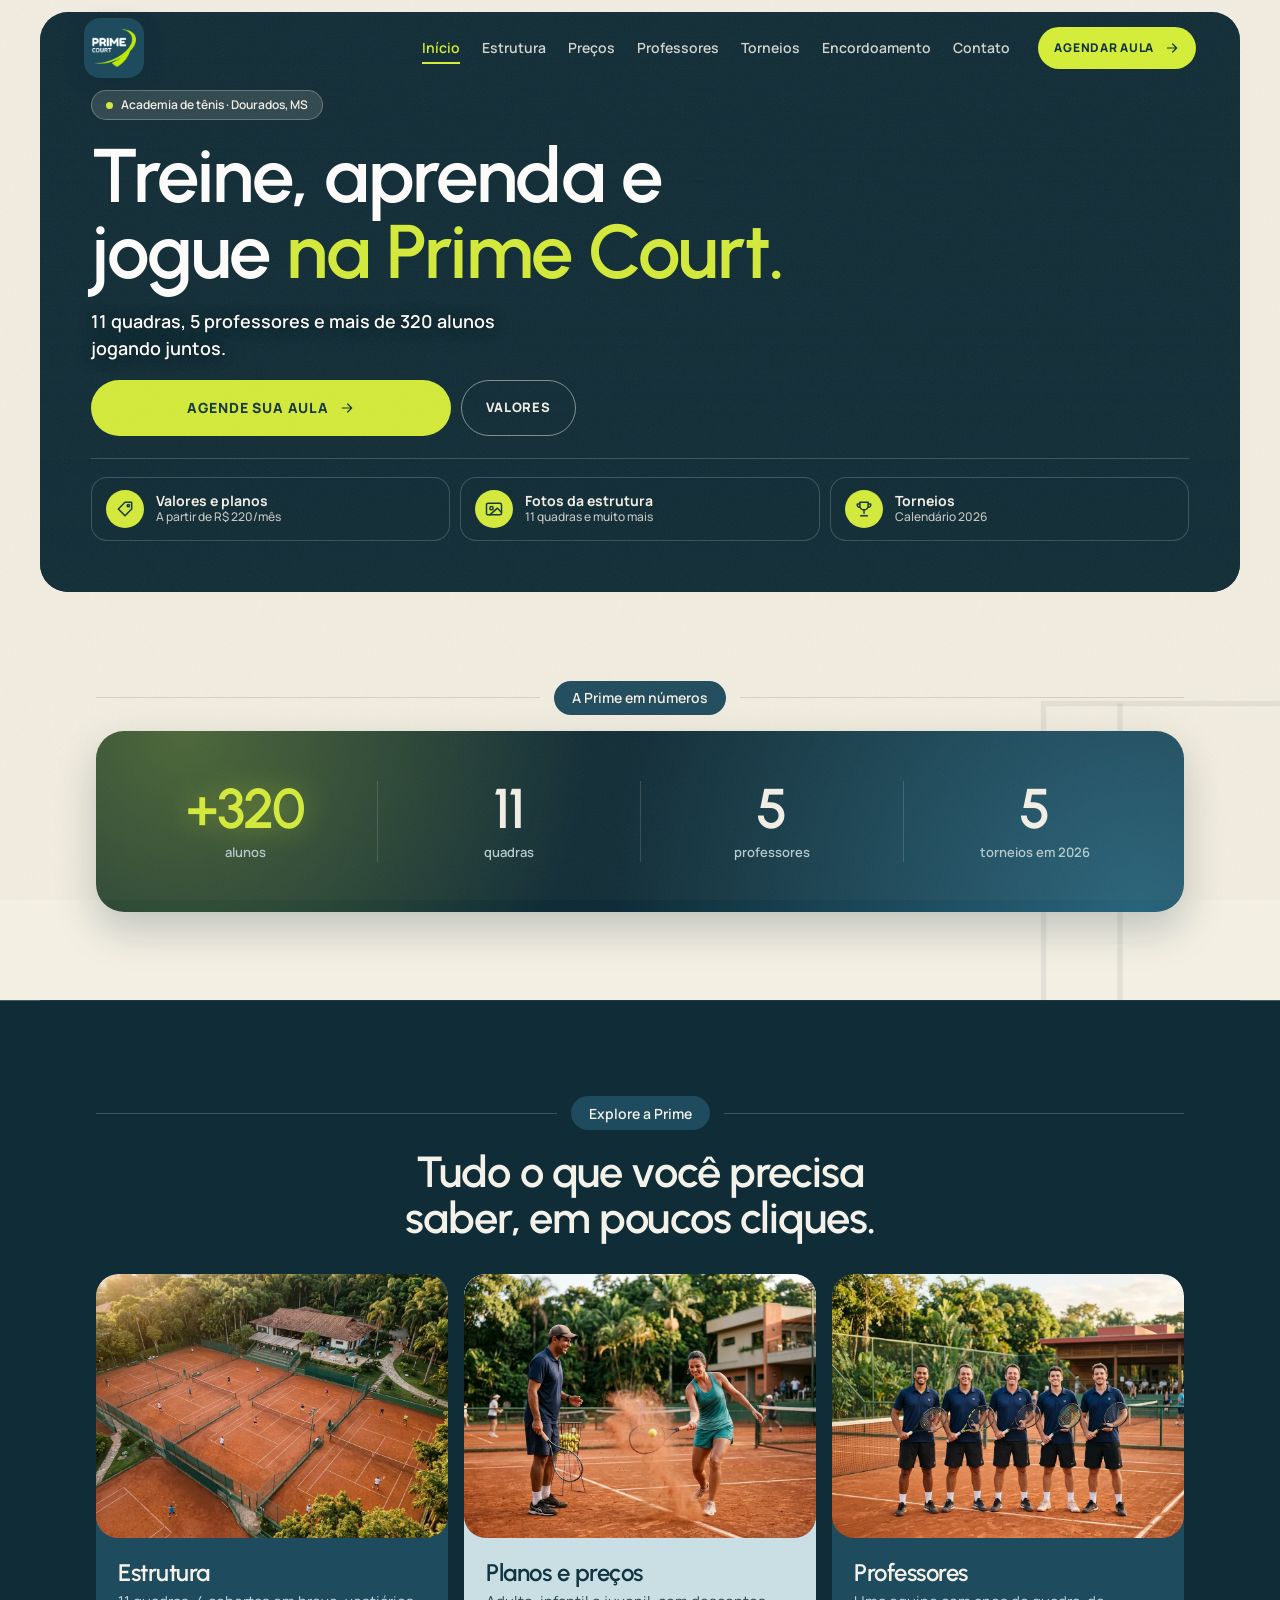
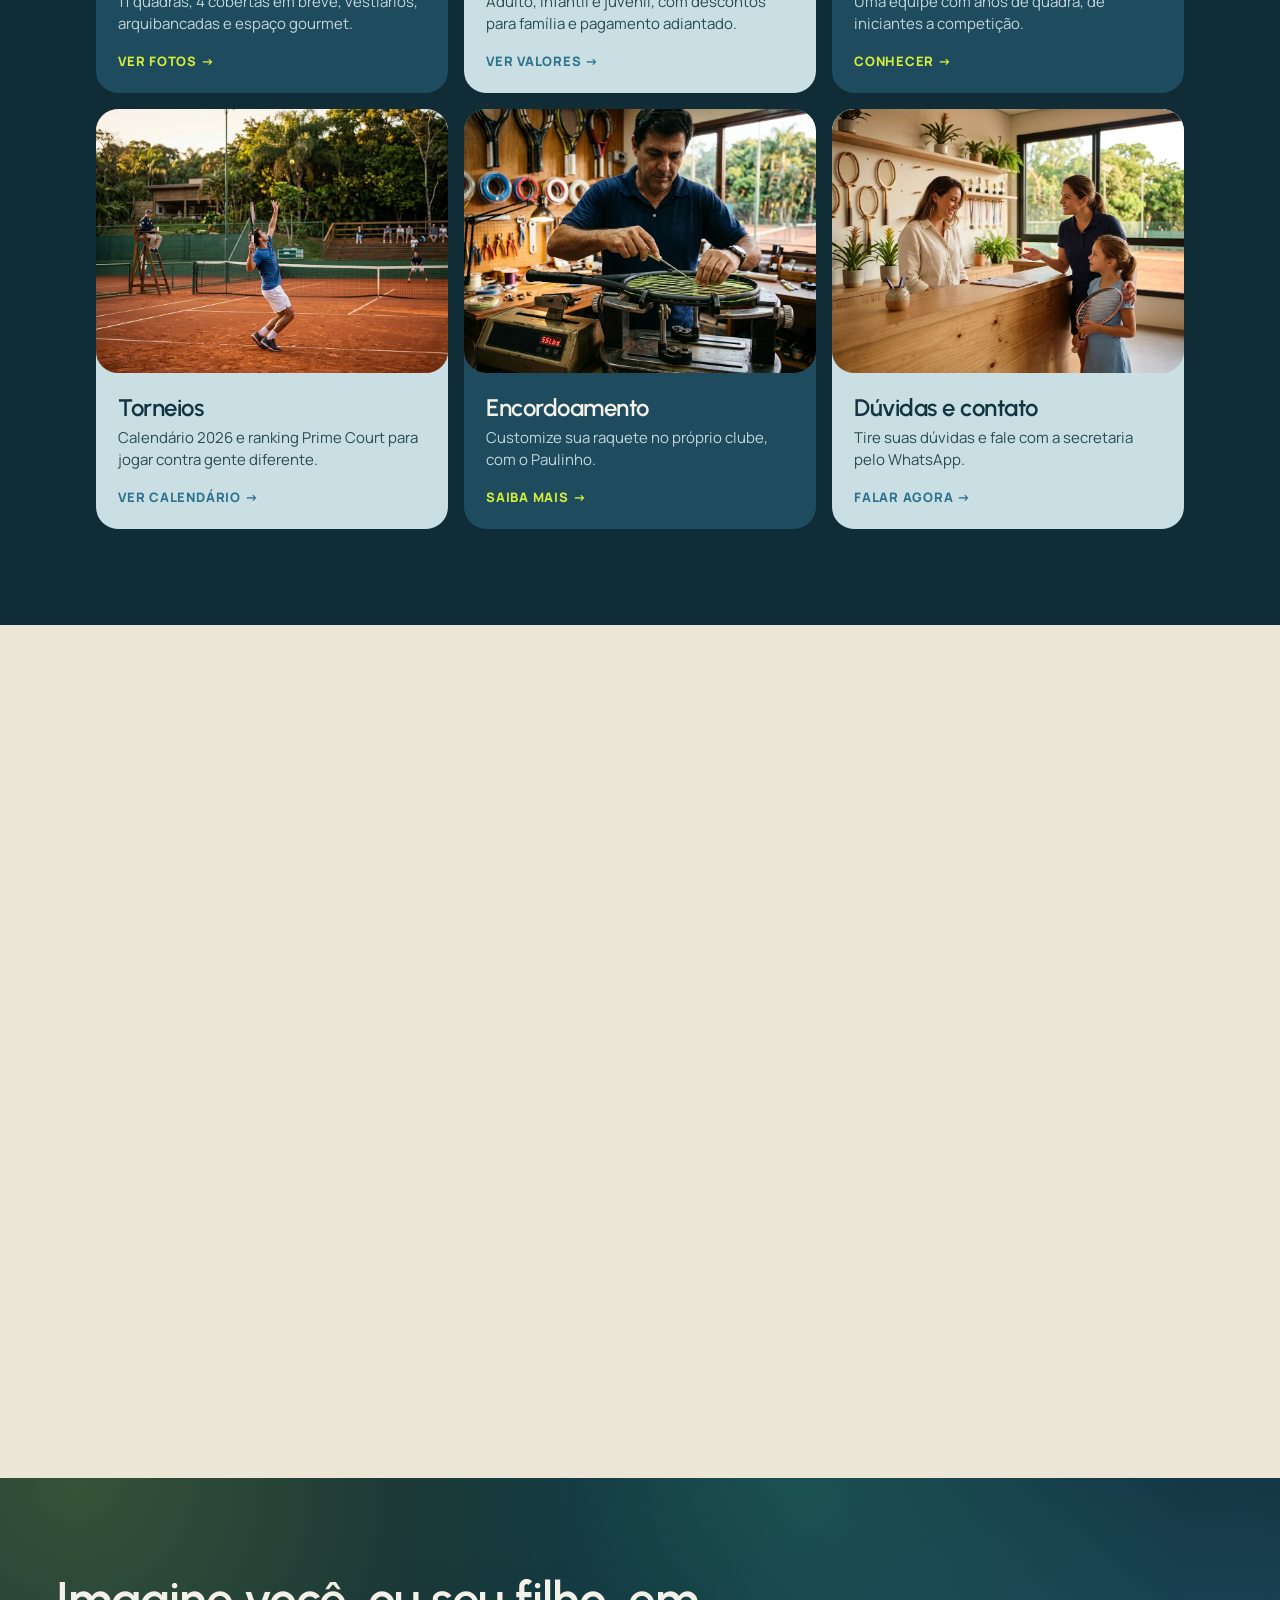
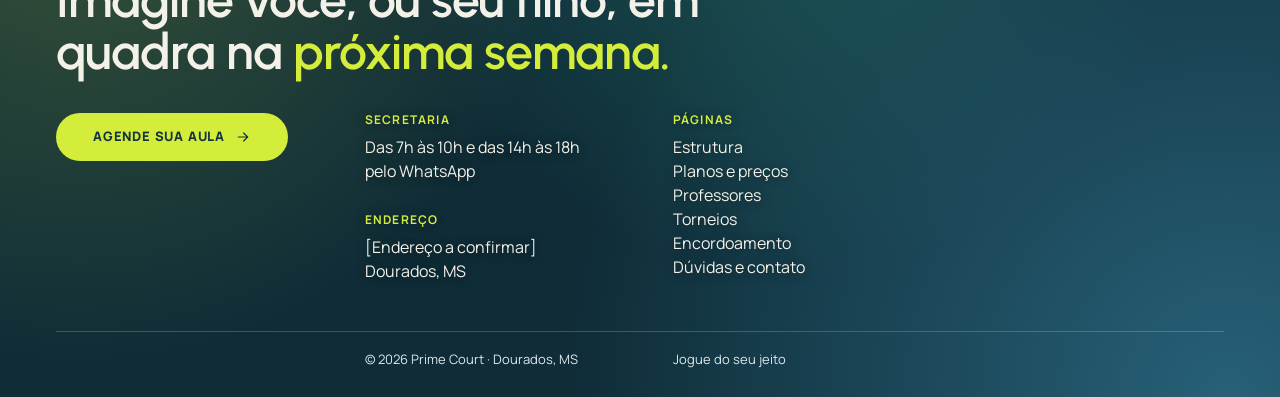
==== index.html @ ad23fae3 "Primeira versão do site Prime Court" ====
<!DOCTYPE html>
<html lang="pt-BR">
<head>
<meta charset="utf-8">
<meta name="viewport" content="width=device-width, initial-scale=1, viewport-fit=cover">
<title>Início — Prime Court Tênis · Dourados, MS</title>
<meta name="description" content="Academia de tênis em Dourados, MS. Aulas para crianças e adultos, torneios e ranking. Aula experimental grátis.">
<link rel="preconnect" href="https://fonts.googleapis.com"><link rel="preconnect" href="https://fonts.gstatic.com" crossorigin>
<link href="https://fonts.googleapis.com/css2?family=Manrope:wght@400;500;600;700;800&family=Urbanist:wght@500;600;700&family=Big+Shoulders+Display:wght@900&display=swap" rel="stylesheet">
<link rel="stylesheet" href="css/style.css">
<link rel="stylesheet" href="css/movimento.css">
</head>
<body class="fx-1 fx-2 fx-3 mv-3">
<header class="hd"><div class="in">
  <a class="logo" href="index.html"><img src="assets/logo.png" alt="Prime Court"></a>
  <nav><a href="index.html" class=on>Início</a><a href="estrutura.html">Estrutura</a><a href="planos.html">Preços</a><a href="professores.html">Professores</a><a href="torneios.html">Torneios</a><a href="encordoamento.html">Encordoamento</a><a href="contato.html">Contato</a></nav>
  <a class="btn sm" data-wa href="#">Agendar aula <svg width="16" height="16" viewBox="0 0 24 24" fill="none" stroke="currentColor" stroke-width="1.8" stroke-linecap="round" stroke-linejoin="round"><path d="M5 12h14M13 6l6 6-6 6"/></svg></a>
  <button class="menu-btn" data-menu aria-label="Abrir menu"><span></span><span></span></button>
</div></header>
<div class="ov" id="ov"><nav><a href="index.html">Início</a><a href="estrutura.html">Estrutura</a><a href="planos.html">Planos e preços</a><a href="professores.html">Professores</a><a href="torneios.html">Torneios</a><a href="encordoamento.html">Encordoamento</a><a href="contato.html">Dúvidas e contato</a></nav>
  <div class="info">
    <div><b>Secretaria</b>Das 7h às 10h e das 14h às 18h</div>
    <div><b>Endereço</b>[Endereço a confirmar] · Dourados, MS</div>
    <a class="btn" data-wa href="#">Agende sua aula <svg width="16" height="16" viewBox="0 0 24 24" fill="none" stroke="currentColor" stroke-width="1.8" stroke-linecap="round" stroke-linejoin="round"><path d="M5 12h14M13 6l6 6-6 6"/></svg></a>
  </div>
  <button class="close" data-close aria-label="Fechar menu">×</button>
</div>
<nav class="bar" aria-label="Atalhos"><a href="index.html" class="on"><svg width="20" height="20" viewBox="0 0 24 24" fill="none" stroke="currentColor" stroke-width="1.8" stroke-linecap="round" stroke-linejoin="round"><path d="M3 11l9-7 9 7"/><path d="M5 10v10h14V10"/><path d="M10 20v-6h4v6"/></svg>Início</a><a href="planos.html"><svg width="20" height="20" viewBox="0 0 24 24" fill="none" stroke="currentColor" stroke-width="1.8" stroke-linecap="round" stroke-linejoin="round"><path d="M4 12l8-8h8v8l-8 8z"/><circle cx="16" cy="8" r="1.4"/></svg>Preços</a><a class="wa" data-wa href="#"><svg width="20" height="20" viewBox="0 0 24 24" fill="currentColor" aria-hidden="true"><path d="M17.472 14.382c-.297-.149-1.758-.867-2.03-.967-.273-.099-.471-.148-.67.15-.197.297-.767.966-.94 1.164-.173.199-.347.223-.644.075-.3-.15-1.263-.465-2.403-1.485-.888-.795-1.484-1.77-1.66-2.07-.174-.3-.019-.465.13-.615.136-.135.301-.345.451-.523.146-.181.194-.301.297-.496.1-.21.049-.375-.025-.524-.075-.15-.672-1.62-.922-2.206-.24-.584-.487-.51-.672-.51-.172-.015-.371-.015-.571-.015-.2 0-.523.074-.797.359-.273.3-1.045 1.02-1.045 2.475s1.07 2.865 1.219 3.075c.149.18 2.095 3.195 5.076 4.483.709.3 1.263.489 1.694.626.712.226 1.36.194 1.872.118.571-.085 1.758-.719 2.006-1.413.248-.694.248-1.289.173-1.413-.074-.124-.272-.198-.57-.347m-5.421 7.403h-.004a9.87 9.87 0 01-5.031-1.378l-.361-.214-3.741.982.998-3.648-.235-.374a9.86 9.86 0 01-1.51-5.26c.001-5.45 4.436-9.884 9.888-9.884 2.64 0 5.122 1.03 6.988 2.898a9.825 9.825 0 012.893 6.994c-.003 5.45-4.437 9.884-9.885 9.884m8.413-18.297A11.815 11.815 0 0012.05 0C5.495 0 .16 5.335.157 11.892c0 2.096.547 4.142 1.588 5.945L.057 24l6.305-1.654a11.882 11.882 0 005.683 1.448h.005c6.554 0 11.89-5.335 11.893-11.893a11.821 11.821 0 00-3.48-8.413Z"/></svg>WhatsApp</a><a href="estrutura.html"><svg width="20" height="20" viewBox="0 0 24 24" fill="none" stroke="currentColor" stroke-width="1.8" stroke-linecap="round" stroke-linejoin="round"><rect x="3" y="5" width="18" height="14" rx="2"/><circle cx="9" cy="11" r="2"/><path d="M21 16l-5-5-9 8"/></svg>Fotos</a><button data-menu aria-label="Abrir menu"><svg width="20" height="20" viewBox="0 0 24 24" fill="none" stroke="currentColor" stroke-width="1.8" stroke-linecap="round"><path d="M4 7h16M4 12h16M4 17h16"/></svg>Menu</button></nav>
<main>
<section class="hero" id="top"><div class="box">
  <picture><source media="(min-width:768px)" srcset="assets/hero-desktop.webp"><img src="assets/hero-mobile.webp" alt="Bola de tênis Prime Court sobre a quadra de saibro"></picture>
  <div class="shade"></div>
  <div class="txt">
    <span class="badge"><i></i>Academia de tênis · Dourados, MS</span>
    <h1>Treine, aprenda e jogue <span class="lime">na Prime Court.</span></h1>
    <p>11 quadras, 5 professores e mais de 320 alunos jogando juntos.</p>
    <div class="cta"><a class="btn big" data-wa href="#">Agende sua aula <svg width="16" height="16" viewBox="0 0 24 24" fill="none" stroke="currentColor" stroke-width="1.8" stroke-linecap="round" stroke-linejoin="round"><path d="M5 12h14M13 6l6 6-6 6"/></svg></a><a class="btn ghost" href="planos.html">Valores</a></div>
    <div class="quick">
      <a href="planos.html"><span class="ic"><svg width="20" height="20" viewBox="0 0 24 24" fill="none" stroke="currentColor" stroke-width="1.8" stroke-linecap="round" stroke-linejoin="round"><path d="M4 12l8-8h8v8l-8 8z"/><circle cx="16" cy="8" r="1.4"/></svg></span><span>Valores e planos<small>A partir de R$ 220/mês</small></span></a>
      <a href="estrutura.html"><span class="ic"><svg width="20" height="20" viewBox="0 0 24 24" fill="none" stroke="currentColor" stroke-width="1.8" stroke-linecap="round" stroke-linejoin="round"><rect x="3" y="5" width="18" height="14" rx="2"/><circle cx="9" cy="11" r="2"/><path d="M21 16l-5-5-9 8"/></svg></span><span>Fotos da estrutura<small>11 quadras e muito mais</small></span></a>
      <a href="torneios.html" id="atalho-torneio"><span class="ic"><svg width="20" height="20" viewBox="0 0 24 24" fill="none" stroke="currentColor" stroke-width="1.8" stroke-linecap="round" stroke-linejoin="round"><path d="M7 4h10v4a5 5 0 0 1-10 0V4z"/><path d="M12 13v4M8 20h8M7 6H4a3 3 0 0 0 3 4M17 6h3a3 3 0 0 1-3 4"/></svg></span><span>Torneios<small>Calendário 2026</small></span></a>
    </div>
  </div>
</div></section>
<section class="sec wrap news-sec" id="news-slot"><div class="skel news-skel" aria-hidden="true"></div></section>

<section class="sec wrap stats-sec st-faixa"><div class="tag"><span>A Prime em números</span></div>
  <div class="stats rv"><div><b>+320</b><span>alunos</span></div><div><b>11</b><span>quadras</span></div><div><b>5</b><span>professores</span></div><div><b>5</b><span>torneios em 2026</span></div></div>
</section>

<section class="sec wrap explore" style="padding-top:0"><div class="tag"><span>Explore a Prime</span></div>
  <h2 class="sec-title">Tudo o que você precisa saber, em poucos cliques.</h2>
  <div class="grid rv" style="margin-top:32px">
    <a class="card" href="estrutura.html"><div class="photo  r43" ><img src="assets/estrutura.webp" alt="Quadras de saibro da Prime Court" loading="lazy"></div><div class="body"><h3>Estrutura</h3><p>11 quadras, 4 cobertas em breve, vestiários, arquibancadas e espaço gourmet.</p><span class="go">Ver fotos →</span></div></a>
    <a class="card light" href="planos.html"><div class="photo mist r43" ><img src="assets/aula.webp" alt="Professor dando aula de tênis na quadra" loading="lazy"></div><div class="body"><h3>Planos e preços</h3><p>Adulto, infantil e juvenil, com descontos para família e pagamento adiantado.</p><span class="go">Ver valores →</span></div></a>
    <a class="card" href="professores.html"><div class="photo deep r43" ><img src="assets/professores.webp" alt="Professores da Prime Court" loading="lazy"></div><div class="body"><h3>Professores</h3><p>Uma equipe com anos de quadra, de iniciantes a competição.</p><span class="go">Conhecer →</span></div></a>
    <a class="card light" href="torneios.html"><div class="photo clay r43" ><img src="assets/torneio.webp" alt="Partida de torneio na Prime Court" loading="lazy"></div><div class="body"><h3>Torneios</h3><p>Calendário 2026 e ranking Prime Court para jogar contra gente diferente.</p><span class="go">Ver calendário →</span></div></a>
    <a class="card" href="encordoamento.html"><div class="photo green r43" ><img src="assets/encordoamento.webp" alt="Encordoamento de raquete" loading="lazy"></div><div class="body"><h3>Encordoamento</h3><p>Customize sua raquete no próprio clube, com o Paulinho.</p><span class="go">Saiba mais →</span></div></a>
    <a class="card light" href="contato.html"><div class="photo mist r43" ><img src="assets/recepcao.webp" alt="Recepção da Prime Court" loading="lazy"></div><div class="body"><h3>Dúvidas e contato</h3><p>Tire suas dúvidas e fale com a secretaria pelo WhatsApp.</p><span class="go">Falar agora →</span></div></a>
  </div>
</section>

<section class="band mais mx-rec"><div class="wrap sec"><div class="split">
  <div class="rv"><span class="crumb">Tudo num só lugar</span><h2>Muito mais que uma <span class="lime">aula de tênis.</span></h2>
    <p>Treino, jogo, ranking e um lugar para ficar depois. Pais e filhos no mesmo clube, com desconto família.</p>
    <ul class="list"><li><i class="li-ic"><svg width="20" height="20" viewBox="0 0 24 24" fill="none" stroke="currentColor" stroke-width="1.8" stroke-linecap="round" stroke-linejoin="round"><path d="M7 4h10v4a5 5 0 0 1-10 0V4z"/><path d="M12 13v4M8 20h8M7 6H4a3 3 0 0 0 3 4M17 6h3a3 3 0 0 1-3 4"/></svg></i><span>Ranking Prime Court</span><b>Jogue e evolua</b></li><li><i class="li-ic"><svg width="20" height="20" viewBox="0 0 24 24" fill="none" stroke="currentColor" stroke-width="1.8" stroke-linecap="round" stroke-linejoin="round"><circle cx="9" cy="8" r="3.2"/><path d="M3 20c0-3.3 2.7-6 6-6s6 2.7 6 6"/><circle cx="17.5" cy="9" r="2.4"/><path d="M16.5 14.2c2.6.2 4.5 2.3 4.5 5"/></svg></i><span>Planos para a família</span><b>5% por familiar</b></li><li><i class="li-ic"><svg width="20" height="20" viewBox="0 0 24 24" fill="none" stroke="currentColor" stroke-width="1.8" stroke-linecap="round" stroke-linejoin="round"><path d="M6 3v8a2 2 0 0 0 2 2v8M10 3v6M6 7h4M17 3c-2 1-3 3-3 6s1 4 3 4v8"/></svg></i><span>Restaurante Drimo</span><b>Antes ou depois</b></li><li><i class="li-ic"><svg width="20" height="20" viewBox="0 0 24 24" fill="none" stroke="currentColor" stroke-width="1.8" stroke-linecap="round" stroke-linejoin="round"><path d="M3 21V9l9-6 9 6v12M9 21v-6h6v6"/></svg></i><span>Estrutura completa</span><b>Vestiários e arquibancadas</b></li></ul>
    <div class="deal"><span class="deal-n">5%</span><span class="deal-t">de desconto por familiar<br>no plano da família</span><a class="btn" data-wa href="#">Agende sua aula <svg width="16" height="16" viewBox="0 0 24 24" fill="none" stroke="currentColor" stroke-width="1.8" stroke-linecap="round" stroke-linejoin="round"><path d="M5 12h14M13 6l6 6-6 6"/></svg></a></div>
    <div class="cta-plain" style="margin-top:28px"><a class="btn" data-wa href="#">Agende sua aula <svg width="16" height="16" viewBox="0 0 24 24" fill="none" stroke="currentColor" stroke-width="1.8" stroke-linecap="round" stroke-linejoin="round"><path d="M5 12h14M13 6l6 6-6 6"/></svg></a></div></div>
  <div class="grid rv fotos" style="grid-template-columns:1fr 1fr"><div class="photo clay r34" ><img src="assets/ranking.webp" alt="Jogo do ranking Prime Court" loading="lazy"></div><div class="photo mist r34" ><img src="assets/familia.webp" alt="Pai e filha jogando tênis" loading="lazy"></div><span class="fbadge">5% por familiar</span></div>
</div></div></section>
</main>
<footer class="ft">
  <div class="wrap" style="padding:0;max-width:var(--max)">
    <h2>Imagine você, ou seu filho, em quadra na <span class="lime">próxima semana.</span></h2>
    <div class="row">
      <a class="btn" data-wa href="#">Agende sua aula <svg width="16" height="16" viewBox="0 0 24 24" fill="none" stroke="currentColor" stroke-width="1.8" stroke-linecap="round" stroke-linejoin="round"><path d="M5 12h14M13 6l6 6-6 6"/></svg></a>
      <div class="cols">
        <div><b>Secretaria</b>Das 7h às 10h e das 14h às 18h<br>pelo WhatsApp</div>
        <div><b>Endereço</b>[Endereço a confirmar]<br>Dourados, MS</div>
        <div><b>Páginas</b><a href="estrutura.html">Estrutura</a><br><a href="planos.html">Planos e preços</a><br><a href="professores.html">Professores</a><br><a href="torneios.html">Torneios</a><br><a href="encordoamento.html">Encordoamento</a><br><a href="contato.html">Dúvidas e contato</a></div>
      </div>
    </div>
    <div class="copy"><span>© 2026 Prime Court · Dourados, MS</span><span>Jogue do seu jeito</span></div>
  </div>
</footer>
<script src="js/torneios-data.js"></script>
<script src="js/torneios-lib.js"></script>
<script src="js/main.js"></script>
<script src="js/anuncio.js"></script>
<script src="js/vida.js"></script>

</body>
</html>
---- css/style.css ----
:root{
  --deep:#0f2c37; --ink:#123441; --teal:#1e4b5e; --blue:#2f728d; --mist:#c9dfe4;
  --lime:#d4ec3a; --lime2:#e2f46a; --cream:#f4f1e8; --line:#d8d1c1; --muted:#55686f;
  --pad:clamp(20px,5vw,56px); --max:1200px; --r:22px;
  --disp:'Urbanist',sans-serif; --body:'Manrope',sans-serif;
}
*{box-sizing:border-box;margin:0;padding:0}
html{scroll-behavior:smooth}
body{font-family:var(--body);background:var(--cream);color:var(--ink);line-height:1.5;-webkit-font-smoothing:antialiased;overflow-x:clip}
img{max-width:100%;display:block}
a{color:inherit;text-decoration:none}
h1,h2,h3{font-family:var(--disp);font-weight:600;letter-spacing:-.02em;line-height:1.05;text-wrap:balance}
p{text-wrap:pretty}
.wrap{max-width:var(--max);margin:0 auto;padding-inline:var(--pad)}
.sec{padding-block:clamp(48px,7vw,88px)}
.lime{color:var(--lime)}

/* header */
.hd{position:fixed;top:0;left:0;right:0;z-index:50;transition:background .3s}
.hd.solid{background:rgba(15,44,55,.88);backdrop-filter:blur(12px)}
.hd .in{max-width:1224px;margin:0 auto;padding:16px var(--pad) 12px;display:flex;align-items:center;gap:10px}
.hd .logo img{height:42px;width:auto}
.hd nav{display:flex;gap:22px;margin-left:auto;font-size:14px;font-weight:600}
.hd nav a{color:var(--cream);opacity:.85;transition:opacity .2s var(--ease-out),border-color .2s var(--ease-out);padding:4px 0;border-bottom:2px solid transparent}
.hd nav a:hover,.hd nav a.on{opacity:1;color:var(--lime);border-color:var(--lime)}
.btn{display:inline-flex;align-items:center;justify-content:center;gap:10px;height:48px;padding:0 22px;border-radius:999px;background:var(--lime);color:var(--ink);font-size:13px;font-weight:800;letter-spacing:.06em;text-transform:uppercase;white-space:nowrap;transition:transform .16s var(--ease-out),background-color .2s var(--ease-out),box-shadow .2s var(--ease-out);border:0;cursor:pointer;font-family:inherit}
.btn:hover{background:var(--lime2);transform:translateY(-1px)}
.btn.dark{background:var(--teal);color:var(--cream)}.btn.dark:hover{background:var(--deep)}
.btn.ghost{background:transparent;color:var(--cream);border:1.5px solid rgba(244,241,232,.5)}.btn.ghost:hover{background:rgba(244,241,232,.12)}
.btn.sm{height:42px;padding:0 16px;font-size:12px}
.hd .btn{margin-left:18px}
.menu-btn{display:none;width:48px;height:44px;border:0;border-radius:999px;background:var(--cream);cursor:pointer;flex-direction:column;align-items:center;justify-content:center;gap:5px}
.menu-btn span{width:18px;height:2px;background:var(--ink);border-radius:2px}

/* overlay menu */
.ov{position:fixed;inset:0;z-index:80;background:linear-gradient(180deg,#2f728d,#0f2c37);padding:clamp(24px,5vw,64px);display:grid;grid-template-columns:repeat(auto-fit,minmax(min(100%,300px),1fr));gap:32px;overflow:auto;opacity:0;pointer-events:none;transition:opacity .3s var(--ease-out)}
.ov.open{opacity:1;pointer-events:auto}
.ov nav{display:flex;flex-direction:column;justify-content:center}
.ov nav a{font-family:var(--disp);font-weight:600;letter-spacing:-.02em;font-size:clamp(28px,4.4vw,52px);line-height:1.2;color:var(--cream)}
.ov nav a:hover{color:var(--lime)}
.ov .info{display:flex;flex-direction:column;gap:22px;justify-content:flex-end;color:var(--cream)}
.ov .info b{display:block;font-size:12px;letter-spacing:.1em;text-transform:uppercase;color:var(--lime)}
.ov .close{position:absolute;top:14px;right:14px;width:48px;height:44px;border:0;border-radius:999px;background:var(--cream);color:var(--ink);font-size:22px;cursor:pointer}

/* mobile bottom bar */
.bar{display:none}

/* page hero (inner pages) */
.ph-hero{background:var(--deep);color:var(--cream);padding:clamp(110px,14vw,150px) var(--pad) clamp(40px,6vw,72px)}
.ph-hero .wrap{padding:0}
.ph-hero h1{font-size:clamp(40px,6vw,76px);max-width:820px}
.ph-hero p{margin-top:16px;max-width:560px;color:#c3d6db;font-size:clamp(16px,1.4vw,19px)}
.crumb{display:inline-flex;gap:8px;align-items:center;font-size:12px;font-weight:700;letter-spacing:.1em;text-transform:uppercase;color:var(--lime);margin-bottom:18px}

/* section title pill */
.tag{display:flex;align-items:center;gap:14px;width:100%}
.tag::before,.tag::after{content:"";flex:1;height:1px;background:var(--line)}
.tag span{display:flex;align-items:center;height:34px;padding:0 18px;border-radius:999px;background:var(--teal);color:var(--cream);font-size:14px;font-weight:600;white-space:nowrap}
.sec-title{font-size:clamp(28px,3.4vw,44px);text-align:center;max-width:720px;margin:20px auto 0}
.sec-title.left{text-align:left;margin-inline:0}

/* photo placeholders (troque por <img> quando tiver as fotos) */
.photo{position:relative;overflow:hidden;background:linear-gradient(135deg,#2f728d,#1e4b5e);color:rgba(244,241,232,.85);display:grid;place-items:center;text-align:center;padding:16px;font-size:13px;font-weight:700;letter-spacing:.04em;border-radius:var(--r)}
.photo::before{content:"";position:absolute;inset:0;background:repeating-linear-gradient(135deg,rgba(255,255,255,.05) 0 14px,transparent 14px 28px)}
.photo>img{position:absolute;inset:0;width:100%;height:100%;object-fit:cover;display:block}
.photo span{position:relative;display:flex;flex-direction:column;align-items:center;gap:8px}
.photo span::before{content:"";width:34px;height:34px;border-radius:50%;border:2px solid currentColor;background:radial-gradient(circle at 50% 38%,currentColor 0 4px,transparent 5px)}
.photo.clay{background:linear-gradient(135deg,#c9714a,#9a4a2c)}
.photo.mist{background:linear-gradient(135deg,#c9dfe4,#9cc1cb);color:var(--ink)}
.photo.deep{background:linear-gradient(135deg,#1e4b5e,#0f2c37)}
.photo.green{background:linear-gradient(135deg,#5f9a6e,#2c6555)}
.r43{aspect-ratio:4/3}.r34{aspect-ratio:3/4}.r169{aspect-ratio:16/9}.r11{aspect-ratio:1}

/* cards */
.grid{display:grid;gap:16px;grid-template-columns:repeat(auto-fit,minmax(min(100%,280px),1fr))}
.card{border-radius:var(--r);overflow:hidden;background:var(--teal);color:var(--cream);display:flex;flex-direction:column;min-width:0}
.card .body{padding:22px;display:flex;flex-direction:column;gap:6px}
.card h3{font-size:24px}.card p{font-size:15px;color:#c3d6db}
.card.light{background:var(--mist);color:var(--ink)}.card.light p{color:#2b4a54}
.card.white{background:#fff;color:var(--ink)}.card.white p{color:var(--muted)}
a.card{transition:transform .25s var(--ease-out)}@media(hover:hover) and (pointer:fine){a.card:hover{transform:translateY(-4px)}}
.card .go{margin-top:10px;font-size:13px;font-weight:800;letter-spacing:.06em;text-transform:uppercase;color:var(--lime)}
.card.light .go,.card.white .go{color:var(--blue)}

/* HOME hero */
.hero{padding:12px}
.hero .box{position:relative;max-width:var(--max);margin:0 auto;height:min(70svh,580px);min-height:520px;border-radius:28px;overflow:hidden;background:var(--deep)}
.hero picture,.hero img{position:absolute;inset:0;width:100%;height:100%;object-fit:cover;object-position:center 30%}
.hero img{transform:scale(1.15);transform-origin:center 30%}
.hero .shade{position:absolute;inset:0;background:linear-gradient(180deg,rgba(15,44,55,.55) 0,rgba(15,44,55,0) 20%,rgba(15,44,55,0) 30%,rgba(15,44,55,.72) 55%,rgba(15,44,55,.97) 100%)}
.hero .txt{position:absolute;inset:auto 0 0 0;display:flex;flex-direction:column;gap:18px;padding:clamp(24px,4vw,52px);animation:up .9s both}
@keyframes up{from{opacity:0;transform:translateY(24px)}to{opacity:1;transform:none}}
.badge{align-self:flex-start;display:flex;align-items:center;gap:8px;height:30px;padding:0 14px;border-radius:999px;background:rgba(244,241,232,.14);border:1px solid rgba(244,241,232,.28);font-size:12px;font-weight:600;color:var(--cream)}
.badge i{width:7px;height:7px;border-radius:50%;background:var(--lime)}
.hero h1{font-size:clamp(38px,6vw,76px);line-height:1;max-width:780px;color:#fff}
.hero p{font-size:clamp(16px,1.4vw,19px);color:#e6eef0;max-width:520px}
.hero .cta{display:flex;gap:10px;flex-wrap:nowrap;align-items:center}
.hero .cta .btn{height:56px}
.btn.big{flex:1;max-width:360px;font-size:14px}
.hero .cta .btn.ghost{padding:0 24px}
.quick{display:grid;grid-template-columns:repeat(3,1fr);gap:10px;padding-top:18px;margin-top:4px;border-top:1px solid rgba(244,241,232,.2)}
.quick a{display:flex;align-items:center;gap:12px;padding:12px 14px;border-radius:16px;background:rgba(15,44,55,.42);border:1px solid rgba(244,241,232,.2);color:var(--cream);font-size:14px;font-weight:700;line-height:1.2;transition:background-color .2s var(--ease-out),border-color .2s var(--ease-out),color .2s var(--ease-out)}
@media(hover:hover) and (pointer:fine){.quick a:hover{background:var(--lime);color:var(--ink);border-color:var(--lime)}}
.quick a small{display:block;font-size:12px;font-weight:500;opacity:.8}
.quick .ic{width:38px;height:38px;flex-shrink:0;border-radius:50%;background:var(--lime);color:var(--ink);display:grid;place-items:center}
.quick a:hover .ic{background:var(--ink);color:var(--lime)}

.stats{display:grid;grid-template-columns:repeat(auto-fit,minmax(min(50%,150px),1fr));text-align:center}
.stats div{padding:clamp(22px,3vw,32px) 12px;display:flex;flex-direction:column;gap:6px}
.stats b{font-family:var(--disp);font-weight:600;font-size:clamp(38px,4.6vw,56px);line-height:1;letter-spacing:-.02em}
.stats span{font-size:13px;font-weight:600;color:var(--muted)}

.band{background:var(--teal);color:var(--cream)}
.split{display:grid;grid-template-columns:1fr 1fr;gap:clamp(24px,5vw,64px);align-items:center}
.split h2{font-size:clamp(32px,4vw,54px)}
.split p{margin-top:16px;color:#c3d6db;max-width:480px}
.list{list-style:none;display:flex;flex-direction:column;margin-top:22px}
.list li{padding:14px 0;border-top:1px solid rgba(255,255,255,.2);display:flex;justify-content:space-between;gap:12px;font-size:15px}

/* ESTRUTURA scroll */
#estrutura{position:relative;height:300vh;background:var(--teal);color:var(--cream)}
#estrutura .stick{position:sticky;top:0;height:100vh;overflow:hidden;max-width:var(--max);margin:0 auto;padding:76px var(--pad) 16px;display:grid;grid-template-columns:repeat(auto-fit,minmax(min(100%,320px),1fr));align-content:center;align-items:center;gap:8px 24px}
#estrutura .top{grid-column:1/-1;display:flex;align-items:flex-end;justify-content:space-between;gap:24px;padding-bottom:16px;margin-bottom:clamp(8px,3vh,32px);border-bottom:1px solid rgba(244,241,232,.18)}
#estrutura .top h2{font-size:clamp(24px,2.6vw,34px);color:#fff}
#estrutura .step{display:flex;align-items:center;gap:14px;font-weight:600;text-transform:uppercase;font-size:12px;letter-spacing:.12em;color:#c3d6db;font-variant-numeric:tabular-nums}
#estrutura .prog{width:clamp(64px,10vw,120px);height:2px;background:rgba(244,241,232,.18);position:relative;overflow:hidden}
#estrutura .prog i{position:absolute;left:0;top:0;bottom:0;width:33%;background:var(--lime);transition:width .6s cubic-bezier(.65,0,.25,1)}
#estrutura .stm{position:relative;z-index:2;height:clamp(200px,30vh,300px)}
#estrutura .stm>div{position:absolute;inset:0;display:flex;flex-direction:column;gap:18px;opacity:0;transform:translateY(40px);transition:opacity .55s,transform .55s}
#estrutura .stm>div.on{opacity:1;transform:none}
#estrutura .stm>div.past{transform:translateY(-40px)}
#estrutura .stm h2{font-size:clamp(36px,4.8vw,64px);line-height:1}
#estrutura .stm p{font-size:clamp(16px,1.6vw,19px);color:#d5e3e6;max-width:440px}
#estrutura .stage{height:min(52vh,560px);min-height:240px;perspective:1400px;display:grid;place-items:center;z-index:1}
#estrutura .stage>#iso{width:240px;height:480px;position:relative;transform-style:preserve-3d;transform:rotateX(58deg) rotateZ(-50deg)}
#estrutura .stage .g{position:absolute;inset:0;transform-style:preserve-3d;transition:transform .8s cubic-bezier(.65,0,.25,1)}

/* gallery */
.gal{display:grid;gap:14px;grid-template-columns:repeat(4,1fr)}
.gal .photo{border-radius:18px}
.gal .w2{grid-column:span 2}.gal .h2{grid-row:span 2}
.gal figure{position:relative}
.gal figcaption{position:absolute;left:12px;bottom:12px;z-index:2;background:rgba(15,44,55,.75);color:var(--cream);font-size:12px;font-weight:700;padding:6px 12px;border-radius:999px}

/* PLANOS */
.tabs{display:flex;gap:8px;flex-wrap:wrap;justify-content:center;margin-top:28px}
.tabs button{height:44px;padding:0 20px;border-radius:999px;border:1.5px solid var(--teal);background:transparent;color:var(--ink);font:700 14px var(--body);cursor:pointer;transition:background-color .2s var(--ease-out),color .2s var(--ease-out),border-color .2s var(--ease-out)}
.tabs button.on{background:var(--teal);color:var(--cream)}
.note{text-align:center;margin-top:16px;color:var(--muted);font-size:15px}
.plans{display:grid;gap:16px;grid-template-columns:repeat(auto-fit,minmax(min(100%,260px),1fr));margin-top:28px}
.plan{border-radius:var(--r);background:#fff;padding:28px 24px;display:flex;flex-direction:column;gap:18px}
.plan.hi{background:var(--teal);color:var(--cream)}
.plan .f{font-weight:700;font-size:15px;color:var(--muted)}.plan.hi .f{color:#c3d6db}
.plan .pr{font-family:var(--disp);font-weight:600;font-size:56px;line-height:1;letter-spacing:-.03em}
.plan .pr small{font-size:16px;font-family:var(--body);font-weight:600;letter-spacing:0;margin-left:4px;opacity:.7}
.plan .pr sup{font-size:20px;vertical-align:top;margin-right:4px;font-family:var(--body);font-weight:700}
.plan .btn{margin-top:auto;background:var(--teal);color:var(--cream)}
.plan.hi .btn{background:var(--lime);color:var(--ink)}
.pop{align-self:flex-start;font-size:11px;font-weight:800;letter-spacing:.08em;text-transform:uppercase;background:var(--lime);color:var(--ink);padding:4px 10px;border-radius:999px}
.disc{display:grid;gap:14px;grid-template-columns:repeat(auto-fit,minmax(min(100%,220px),1fr));margin-top:28px}
.disc div{border:1.5px solid var(--line);border-radius:var(--r);padding:20px}
.disc b{font-family:var(--disp);font-size:44px;font-weight:600;color:var(--blue);line-height:1}
.disc h3{font-size:19px;margin-top:8px}.disc p{font-size:14px;color:var(--muted);margin-top:4px}

/* professores */
.team{display:grid;gap:16px;grid-template-columns:repeat(auto-fit,minmax(min(100%,190px),1fr))}
.team .card{background:transparent;color:var(--ink)}
.team .photo{border-radius:var(--r)}
.team .body{padding:14px 4px 0}.team h3{font-size:22px}.team p{color:var(--muted);font-size:14px}

/* torneios */
.ev{display:flex;flex-direction:column;gap:12px}
.ev .it{display:grid;grid-template-columns:90px 1fr auto;gap:18px;align-items:center;padding:16px;border-radius:var(--r);background:rgba(30,75,94,.08)}
.ev .it.next{background:var(--teal);color:var(--cream)}
.ev .it.past{opacity:.55}
.ev .d{border-radius:16px;background:rgba(18,52,65,.1);text-align:center;padding:10px 4px;line-height:1.1}
.ev .it.next .d{background:var(--lime);color:var(--ink)}
.ev .d b{display:block;font-family:var(--disp);font-size:22px;font-weight:600}
.ev .d span{font-size:12px;font-weight:800;text-transform:uppercase;letter-spacing:.08em}
.ev h3{font-size:22px}.ev p{font-size:14px;color:var(--muted)}.ev .it.next p{color:#c3d6db}
.ev .tg{font-size:11px;font-weight:800;letter-spacing:.08em;text-transform:uppercase;border:1px solid currentColor;border-radius:999px;padding:5px 12px;opacity:.8;white-space:nowrap}
.ev .it.next .tg{color:var(--lime);opacity:1}

/* faq / contato */
details{border-bottom:1px solid var(--line)}
summary{list-style:none;cursor:pointer;display:flex;justify-content:space-between;gap:16px;padding:20px 0;font-family:var(--disp);font-weight:600;font-size:clamp(18px,2vw,22px);letter-spacing:-.01em}
summary::-webkit-details-marker{display:none}
summary::after{content:"+";font-size:26px;line-height:1;color:var(--blue);transition:transform .25s}
details[open] summary::after{transform:rotate(45deg)}
details p,.split details p{padding:0 0 20px;margin:0;color:var(--muted);max-width:640px}
.info-box{border-radius:var(--r);background:var(--teal);color:var(--cream);padding:28px;display:flex;flex-direction:column;gap:20px}
.info-box b{display:block;font-size:12px;letter-spacing:.1em;text-transform:uppercase;color:var(--lime);margin-bottom:4px}

/* footer */
.ft{background:var(--deep);color:var(--cream);padding:clamp(56px,8vw,96px) var(--pad) 28px}
.ft h2{font-size:clamp(30px,4vw,50px);max-width:760px}
.ft .row{display:flex;gap:28px;justify-content:space-between;flex-wrap:wrap;margin-top:32px}
.ft .cols{display:flex;gap:clamp(24px,5vw,64px);flex-wrap:wrap}
.ft b{display:block;font-size:12px;letter-spacing:.1em;text-transform:uppercase;color:var(--lime);margin-bottom:6px}
.ft .copy{margin-top:48px;padding-top:18px;border-top:1px solid rgba(244,241,232,.2);display:flex;justify-content:space-between;gap:12px;flex-wrap:wrap;font-size:13px;color:#c3d6db}

.rv{opacity:0;transform:translateY(28px);transition:opacity .8s,transform .8s}
.rv.in{opacity:1;transform:none}

.split.faq{align-items:start;grid-template-columns:1.4fr 1fr}
@media(max-width:900px){
  .split.faq{grid-template-columns:1fr}
  .gal{grid-template-columns:repeat(2,1fr)}.gal .w2{grid-column:span 2}
  .split{grid-template-columns:1fr}
}
@media(max-width:820px){
  .hd nav,.hd .btn{display:none}
  .menu-btn{display:flex;margin-left:auto}
  .hero .box{height:min(80svh,660px);min-height:540px}
  .hero .txt{gap:14px;padding-bottom:104px}
  .hero h1{font-size:clamp(30px,8.8vw,40px)}
  .hero img{transform:translateY(6%);transform-origin:center top;object-position:center top}
  .hero p{font-size:15px}
  .hero .cta .btn{height:52px}
  .btn.big{max-width:none}
  .hero .cta .btn.ghost{padding:0 18px}
  .quick{grid-template-columns:repeat(3,1fr);gap:8px;padding-top:14px}
  .quick a{flex-direction:column;text-align:center;gap:6px;padding:10px 4px;font-size:12px}
  .quick a small{display:none}
  .quick .ic{width:34px;height:34px}
  .bar{display:grid;grid-template-columns:repeat(5,1fr);position:fixed;left:10px;right:10px;bottom:calc(10px + env(safe-area-inset-bottom));z-index:70;background:var(--deep);border-radius:22px;padding:6px;box-shadow:0 10px 30px rgba(15,44,55,.45)}
  .bar a,.bar button{display:flex;flex-direction:column;align-items:center;gap:3px;padding:8px 2px;border:0;background:none;color:var(--cream);font:700 11px var(--body);border-radius:16px;cursor:pointer}
  .bar svg{width:20px;height:20px}
  .bar .on{color:var(--lime)}
  body{padding-bottom:84px}
  .ev .it{grid-template-columns:70px 1fr}.ev .tg{grid-column:2;justify-self:start}
  #estrutura{height:280vh}
  #estrutura .step{display:none}
  #estrutura .stick{padding-top:92px;padding-bottom:96px;gap:0}
  #estrutura .top{margin-bottom:8px}
  #estrutura .stm{height:170px}
  #estrutura .stm h2{font-size:34px}
  #estrutura .stage{height:min(38vh,340px);min-height:200px}
  .ft .row{flex-direction:column}
}
@media(prefers-reduced-motion:reduce){.rv,.hero .txt{animation:none;transition:none;opacity:1;transform:none}}

/* ===== TORNEIOS: anúncio, status, detalhes ===== */
.chip{display:inline-flex;align-items:center;gap:8px;height:28px;padding:0 12px;border-radius:999px;font-size:12px;font-weight:800;letter-spacing:.04em;background:rgba(244,241,232,.14);color:var(--cream);width:fit-content}
.chip i{width:8px;height:8px;border-radius:50%;background:currentColor}
.chip.abertas{background:var(--lime);color:var(--ink)}.chip.abertas i{background:#1c7a2e;position:relative}.chip.abertas i::after,.dot.abertas::after{content:"";position:absolute;inset:0;border-radius:50%;background:#1c7a2e;animation:pulse 1.6s var(--ease-out) infinite}
.chip.encerradas{background:#f0c9c0;color:#7a2616}
.chip.embreve{background:rgba(244,241,232,.18);color:var(--cream)}
@keyframes pulse{from{transform:scale(1);opacity:.6}to{transform:scale(2.6);opacity:0}}
.dot{width:8px;height:8px;border-radius:50%;background:#9aa;flex-shrink:0}
.dot.abertas{background:#1c7a2e;position:relative}.dot.encerradas{background:#c0392b}

/* faixa no topo */
.strip{display:flex;align-items:center;justify-content:center;gap:10px;flex-wrap:nowrap;overflow:hidden;white-space:nowrap;min-height:38px;padding:0 var(--pad);background:var(--lime);color:var(--ink);font-size:13px;font-weight:600}
.strip b{font-weight:800}.strip .sep{opacity:.5}.strip u{font-weight:800;text-underline-offset:3px;margin-left:6px}
.strip:hover{background:var(--lime2)}
body.has-strip .ph-hero{padding-top:clamp(148px,16vw,188px)}
body.has-strip #estrutura .stick{padding-top:114px}
body.has-strip .hero{padding-top:50px}

/* cartão no Início */
.news-sec{padding-block:4px 0}
.news-when{display:flex;align-items:center;gap:8px;color:var(--lime2)!important;font-weight:700;font-size:clamp(17px,2vw,22px)}
.news-poster{display:block;aspect-ratio:1;border-radius:20px;box-shadow:0 18px 44px rgba(0,0,0,.4);transform:rotate(-1.5deg);transition:transform .3s var(--ease-out)}
.np-in{display:block;width:100%;height:100%;border-radius:20px;overflow:hidden}
@media(hover:hover) and (pointer:fine){.news-poster:hover{transform:rotate(0) scale(1.02)}}
.news-poster img,.news-poster .photo{width:100%;height:100%;object-fit:cover;display:block;border-radius:0}
.news{display:grid;grid-template-columns:minmax(0,380px) 1fr;gap:clamp(24px,4vw,48px);align-items:center;border-radius:28px;background:var(--deep);color:var(--cream);padding:clamp(18px,3vw,32px);overflow:hidden;position:relative}
.news-date{width:clamp(84px,10vw,120px);aspect-ratio:1;border-radius:24px;background:var(--lime);color:var(--ink);display:flex;flex-direction:column;align-items:center;justify-content:center;line-height:1}
.news-date b{font-family:var(--disp);font-weight:600;font-size:clamp(26px,3.4vw,40px);letter-spacing:-.03em;white-space:nowrap}
.news-date span{font-weight:800;text-transform:uppercase;letter-spacing:.1em;font-size:13px;margin-top:4px}
.news-body{display:flex;flex-direction:column;gap:14px;min-width:0}
.kick{font-size:12px;font-weight:700;letter-spacing:.1em;text-transform:uppercase;color:var(--lime)}
.news h2{font-size:clamp(30px,4vw,52px)}
.news p{color:#c3d6db;max-width:520px}
.news-cta{display:flex;gap:10px;flex-wrap:wrap;margin-top:8px}
.news-photo{align-self:stretch;min-height:160px;border-radius:20px}

/* pop-up */
.pop-ov{position:fixed;inset:0;z-index:90;background:rgba(15,44,55,.7);backdrop-filter:blur(4px);display:grid;place-items:center;padding:16px;animation:fade .2s var(--ease-out)}
@keyframes fade{from{opacity:0}to{opacity:1}}
.pop-box{position:relative;width:min(100%,460px);border-radius:26px;overflow:hidden;background:var(--cream);color:var(--ink);box-shadow:0 30px 80px rgba(0,0,0,.4)}
.pop-box .photo{border-radius:0}
.pop-img{display:block;width:100%;aspect-ratio:1;object-fit:cover}
.pop-img{aspect-ratio:1;height:auto;object-fit:contain;background:#1a0d08}
.pop-box{width:min(100%,330px,calc(100svh - 200px));min-width:min(100%,220px);max-height:92svh;overflow-y:auto}
.pop-in{padding:16px 18px 18px;gap:8px}
.pop-in h2{font-size:26px!important}
.pop-in p{font-size:14px;display:none}
.pop-in{padding:22px;display:flex;flex-direction:column;gap:10px;align-items:flex-start}
.pop-in .kick{color:var(--blue)}.pop-in h2{font-size:34px}.pop-in p{color:var(--muted)}
.pop-x{position:absolute;top:8px;right:8px;z-index:2;width:28px;height:28px;border:0;border-radius:50%;background:var(--cream);color:var(--ink);font-size:17px;line-height:1;padding:0;cursor:pointer}

/* lista de torneios */
.ev a.it{color:inherit;transition:transform .2s var(--ease-out)}@media(hover:hover) and (pointer:fine){.ev a.it:hover{transform:translateX(4px)}}
.ev .tg.abertas{background:var(--lime);color:var(--ink);border-color:var(--lime);opacity:1}
.ev .tg.encerradas{color:#a3321f;border-color:#a3321f;opacity:1}
.ev .it.next .tg{background:transparent}.ev .it.next .tg.abertas{background:var(--lime);color:var(--ink)}
.ev .it.next .tg.encerradas{color:#f0c9c0;border-color:#f0c9c0}

/* detalhes */
.tdet{display:grid;grid-template-columns:1.5fr 1fr;gap:clamp(24px,4vw,56px);align-items:start}
.tdet-main h2{font-size:26px;margin:34px 0 12px}
.tdet-main .photo{margin-bottom:6px}
.bul{padding-left:20px;display:flex;flex-direction:column;gap:8px;color:var(--ink)}
.tags{display:flex;gap:8px;flex-wrap:wrap}.tags span{padding:8px 14px;border-radius:999px;border:1.5px solid var(--line);font-size:14px;font-weight:600}
.txt{color:var(--muted)}
.tdet-side{position:sticky;top:96px}
.tdet-side .cta{display:flex;flex-direction:column;gap:10px;margin-top:4px}
.tdet-side .small{font-size:13px;color:#c3d6db;text-align:center}
.btn.off{background:rgba(244,241,232,.15);color:var(--cream);cursor:default;pointer-events:none}
.duvida{display:flex;flex-direction:column;gap:8px;max-width:520px}
.duvida label{font-size:13px;font-weight:700;margin-top:6px}
.duvida input,.duvida textarea{font:500 16px var(--body);padding:12px 14px;border-radius:14px;border:1.5px solid var(--line);background:#fff;color:var(--ink);resize:vertical}
.duvida input:focus,.duvida textarea:focus{outline:2px solid var(--blue);border-color:var(--blue)}
.duvida .btn{margin-top:10px;align-self:flex-start}
@media(max-width:900px){
  .news{grid-template-columns:minmax(0,300px) 1fr}
  .tdet{grid-template-columns:1fr}.tdet-side{position:static;order:-1}
}
@media(max-width:820px){
  .strip{font-size:12px;gap:6px;justify-content:center}.strip u{display:none}.strip .sep:nth-of-type(2),.strip span:nth-of-type(3){display:none}
  body.has-strip .hero{padding-top:44px}
  .news{grid-template-columns:1fr;gap:20px}.news-poster{transform:none!important;animation:none!important;max-width:420px;width:100%;justify-self:center}.news-poster .np-in{transform:none!important}
}
.tags span em{font-style:normal;font-size:11px;font-weight:800;letter-spacing:.04em;text-transform:uppercase;margin-left:6px;color:#a3321f}
.tags span.out{opacity:.7;text-decoration:line-through;text-decoration-thickness:1px;border-style:dashed}
.tags span.out em{text-decoration:none;display:inline-block}

.plan .free{font-size:13px;font-weight:800;color:#1c7a2e;background:#e4f3d0;border-radius:999px;padding:6px 12px;width:fit-content}
.plan.hi .free{background:rgba(212,236,58,.2);color:var(--lime)}

/* logo em selo azul, afastada da borda */
.hd .logo{display:flex;align-items:center;background:var(--teal);border-radius:16px;padding:7px 14px;box-shadow:0 6px 18px rgba(15,44,55,.35)}
.hd .logo img{height:34px;width:auto}
.hd .in{padding-top:18px}
@media(max-width:820px){
  .hd .in{padding:20px 28px 10px}
  .hd .logo{padding:6px 12px;border-radius:14px}
  .hd .logo img{height:30px}
}

/* hero: subtítulo mais legível */
.hero .shade{background:linear-gradient(180deg,rgba(15,44,55,.55) 0,rgba(15,44,55,0) 18%,rgba(15,44,55,.15) 30%,rgba(15,44,55,.78) 52%,rgba(15,44,55,.92) 70%,rgba(15,44,55,.98) 100%)}
.hero p{color:#fff;font-weight:600;text-shadow:0 1px 14px rgba(8,24,30,.7),0 0 2px rgba(8,24,30,.5)}

/* barra do celular: pílula na página atual, WhatsApp em destaque, esconde ao rolar */
@media(max-width:820px){
  .bar{transition:transform .3s var(--ease-out);padding:6px;background:rgba(15,44,55,.94);backdrop-filter:blur(12px)}
  .bar.hide{transform:translateY(calc(100% + 24px))}
  .bar a,.bar button{padding:8px 2px 7px}
  .bar .on{background:rgba(212,236,58,.16);color:var(--lime)}
  .bar .wa svg{width:21px;height:21px}
}

/* carregando (esqueleto) */
.skel,.skel-line{background:linear-gradient(90deg,rgba(15,44,55,.92) 0,rgba(30,75,94,.92) 50%,rgba(15,44,55,.92) 100%);background-size:200% 100%;animation:shimmer 1.4s linear infinite}
.skel{border-radius:28px}.skel-line{height:18px;border-radius:999px;opacity:.55}
.news-skel{height:min(230px,60vw);min-height:190px}
@keyframes shimmer{to{background-position:-200% 0}}
@media(prefers-reduced-motion:reduce){.skel,.skel-line{animation:none}}
.news-sec.wrap{padding-inline:12px}

/* ===================== FUNDO: ritmo claro/escuro + textura + linhas de quadra ===================== */
/* 1) ritmo claro/escuro */
body.fx-1 .explore{padding-block:clamp(56px,8vw,96px)!important;background:var(--deep);color:var(--cream);box-shadow:0 0 0 100vmax var(--deep);clip-path:inset(0 -100vmax)}
body.fx-1 .explore .tag::before,body.fx-1 .explore .tag::after{background:rgba(244,241,232,.2)}
body.fx-1 .explore .sec-title{color:var(--cream)}
body.fx-1 .news-sec{padding-bottom:clamp(28px,4vw,48px)}
body.fx-1 .band{background:#ebe6d6;color:var(--ink)}
body.fx-1 .band .split p{color:var(--muted)}
body.fx-1 .band .list li{border-top-color:rgba(18,52,65,.18)}
body.fx-1 .band .crumb{color:var(--blue)}
body.fx-1 .band h2 .lime{color:var(--blue)}

/* 2) textura (grão leve sobre tudo) */
body.fx-2{background-color:#f3efe3}
body.fx-2::after{content:"";position:fixed;inset:0;z-index:45;pointer-events:none;opacity:.55;background-image:url("data:image/svg+xml;utf8,<svg xmlns='http://www.w3.org/2000/svg' width='180' height='180'><filter id='n'><feTurbulence type='fractalNoise' baseFrequency='.85' numOctaves='2' stitchTiles='stitch'/><feColorMatrix values='0 0 0 0 .5  0 0 0 0 .38  0 0 0 0 .25  0 0 0 .16 0'/></filter><rect width='100%' height='100%' filter='url(%23n)'/></svg>")}

/* 3) linhas de quadra */
body.fx-3{background-image:url("data:image/svg+xml;utf8,<svg xmlns='http://www.w3.org/2000/svg' viewBox='0 0 360 780' fill='none' stroke='%23123441' stroke-opacity='.07' stroke-width='3'><rect x='2' y='2' width='356' height='776'/><path d='M45 2V778M315 2V778M45 195H315M45 585H315M180 195V585'/><path d='M0 390H360' stroke-dasharray='10 8'/></svg>");background-repeat:no-repeat;background-size:min(640px,100vw);background-position:right -400px top 700px}
body.fx-3 .band,body.fx-3 .ft,body.fx-3 .ph-hero{background-image:url("data:image/svg+xml;utf8,<svg xmlns='http://www.w3.org/2000/svg' viewBox='0 0 360 780' fill='none' stroke='%23ffffff' stroke-opacity='.09' stroke-width='3'><rect x='2' y='2' width='356' height='776'/><path d='M45 2V778M315 2V778M45 195H315M45 585H315M180 195V585'/><path d='M0 390H360' stroke-dasharray='10 8'/></svg>");background-repeat:no-repeat;background-size:min(520px,90vw);background-position:right -120px center}
body.fx-3.fx-1 .band{background-image:url("data:image/svg+xml;utf8,<svg xmlns='http://www.w3.org/2000/svg' viewBox='0 0 360 780' fill='none' stroke='%23123441' stroke-opacity='.08' stroke-width='3'><rect x='2' y='2' width='356' height='776'/><path d='M45 2V778M315 2V778M45 195H315M45 585H315M180 195V585'/><path d='M0 390H360' stroke-dasharray='10 8'/></svg>")}
@media(max-width:820px){
  body.fx-3 .band,body.fx-3 .ft,body.fx-3 .ph-hero{background-position:right calc(min(520px,90vw) * -.3) center}
}

/* pop-up: sempre inteiro na tela, sem barra de rolagem */
.pop-box{width:min(100%,330px,calc(100svh - 195px));min-width:200px;max-height:none;overflow:hidden}
.pop-in{padding:12px 14px 14px;gap:6px}
.pop-in .chip{font-size:12px;padding:4px 10px}
.pop-in .kick{font-size:11px;letter-spacing:.06em;white-space:nowrap}
.pop-in h2{font-size:clamp(19px,5.5vw,24px)!important;line-height:1.1}
.pop-in .btn{height:42px;padding:0 16px;font-size:13px;width:100%}

/* bloco 1: informações organizadas */
.news-top{display:flex;align-items:center;gap:12px;flex-wrap:wrap}
.news-sum{font-size:16px;line-height:1.5}
.news-facts{list-style:none;margin:2px 0 0;padding:0;display:grid;grid-template-columns:repeat(auto-fit,minmax(170px,1fr));gap:10px}
.news-facts li{display:flex;align-items:center;gap:12px;padding:12px 14px;border-radius:16px;background:rgba(244,241,232,.07);border:1px solid rgba(244,241,232,.12)}
.news-facts svg{flex:none;color:var(--lime)}
.news-facts span{display:flex;flex-direction:column;min-width:0}
.news-facts small{font-size:11px;font-weight:700;letter-spacing:.08em;text-transform:uppercase;color:#9fb8bf}
.news-facts b{font-weight:700;font-size:16px;color:var(--cream)}
/* bloco 2: outros torneios */
.news2{margin-top:22px}
.news2-head{display:flex;align-items:baseline;justify-content:space-between;gap:12px;margin-bottom:12px;padding-inline:4px}
.news2-head h3{font-size:clamp(20px,2.4vw,26px)}
.news2-head a{font-size:14px;font-weight:700;color:var(--blue)}
.news2-grid{display:grid;grid-template-columns:repeat(auto-fill,minmax(250px,1fr));gap:12px}
.mini{display:flex;align-items:center;gap:14px;padding:14px;border-radius:20px;background:var(--deep);color:var(--cream);transition:transform .2s var(--ease-out)}
@media(hover:hover) and (pointer:fine){.mini:hover{transform:translateY(-3px)}}
.mini-date{flex:none;width:58px;aspect-ratio:1;border-radius:16px;background:var(--lime);color:var(--ink);display:flex;flex-direction:column;align-items:center;justify-content:center;line-height:1}
.mini-date b{font-family:var(--disp);font-weight:600;font-size:24px}
.mini-date i{font-style:normal;font-weight:800;font-size:11px;text-transform:uppercase;letter-spacing:.1em;margin-top:3px}
.mini-body{display:flex;flex-direction:column;gap:4px;min-width:0;align-items:flex-start}
.mini-body>b{font-size:16px;line-height:1.2}
.mini-body>small{font-size:13px;color:#9fb8bf}
.mini .chip{font-size:11px;padding:3px 9px}
@media(max-width:820px){
  .news-facts{grid-template-columns:1fr}
  .news-cta .btn{flex:1 1 100%;justify-content:center}
  .news2-grid{grid-template-columns:1fr}
}

.pop-ov{touch-action:pan-y;overscroll-behavior:contain}
@media(max-width:820px){.pop-box{max-height:none}}

/* bloco 1: fundo "glass" com o cartaz desfocado */
.news{isolation:isolate}
.news::before{content:"";position:absolute;inset:-30px;background:center/cover;z-index:-2}
.news::after{content:"";position:absolute;inset:0;background:linear-gradient(90deg,rgba(15,44,55,.45),rgba(15,44,55,.8));z-index:-1}
.news-facts li{background:rgba(8,24,30,.5);backdrop-filter:blur(8px);-webkit-backdrop-filter:blur(8px);border-color:rgba(244,241,232,.18)}

/* fundo do bloco 1: degradê */
.news::before{background:radial-gradient(circle at 12% 18%,rgba(212,236,58,.38),transparent 38%),radial-gradient(circle at 88% 85%,rgba(47,114,141,.85),transparent 48%),radial-gradient(circle at 62% 8%,rgba(46,138,120,.55),transparent 42%);filter:none;inset:0}
.news::after{background:none}

/* painel glass atrás dos textos do bloco 1 */
.news-body{background:rgba(8,24,30,.62);backdrop-filter:blur(14px) saturate(1.2);-webkit-backdrop-filter:blur(14px) saturate(1.2);border:1px solid rgba(244,241,232,.16);border-radius:22px;padding:clamp(18px,2.6vw,28px);box-shadow:0 10px 30px rgba(0,0,0,.25)}
.news-body h2,.news-sum,.news-top{text-shadow:0 1px 10px rgba(0,0,0,.35)}
.news-sum{color:#e2edf0!important}
.news-facts li{background:rgba(244,241,232,.08)}

/* status ao lado do título */
.news-head{display:flex;align-items:center;gap:8px 16px;flex-wrap:wrap}
.news-head .chip{flex:none}
.news-head h2{line-height:1.05}
.news-head .chip{position:relative;top:0}
@media(min-width:821px){.news-head .chip{top:2px}}

/* bloco 2: cards maiores, ocupando toda a largura */
.news2-head{align-items:center;margin-bottom:16px}
.news2-all{display:inline-flex;align-items:center;gap:8px;padding:8px 16px;border-radius:999px;border:1.5px solid rgba(18,52,65,.25);color:var(--ink)!important;font-weight:700;font-size:14px;transition:background .2s var(--ease-out),border-color .2s var(--ease-out)}
.news2-all span{transition:transform .2s var(--ease-out)}
@media(hover:hover) and (pointer:fine){.news2-all:hover{background:var(--deep);color:var(--cream)!important;border-color:var(--deep)}.news2-all:hover span{transform:translateX(3px)}}
.news2-grid{grid-template-columns:repeat(auto-fit,minmax(260px,1fr));gap:16px}
.mini{position:relative;isolation:isolate;overflow:hidden;flex-direction:column;align-items:stretch;gap:18px;padding:20px;border-radius:24px;background:var(--deep);border:1px solid rgba(244,241,232,.1);box-shadow:0 12px 30px rgba(15,44,55,.18)}
.mini::before{content:"";position:absolute;inset:0;z-index:-1;background:radial-gradient(circle at 0% 0%,rgba(212,236,58,.28),transparent 45%),radial-gradient(circle at 100% 100%,rgba(47,114,141,.7),transparent 55%)}
.mini-top{display:flex;align-items:center;justify-content:space-between;gap:12px}
.mini-date{width:72px;border-radius:18px}
.mini-date b{font-size:30px}
.mini-body{gap:6px}
.mini-body>b{font-size:clamp(20px,1.8vw,24px);letter-spacing:-.01em}
.mini-body>small{font-size:15px;color:#b4cbd1}
.mini .chip{font-size:12px;padding:0 12px}
.mini-go{display:flex;align-items:center;justify-content:space-between;margin-top:auto;padding-top:14px;border-top:1px solid rgba(244,241,232,.14);font-weight:700;font-size:14px;color:var(--lime)}
.mini-go span{display:grid;place-items:center;width:32px;height:32px;border-radius:50%;background:rgba(212,236,58,.16);transition:transform .2s var(--ease-out),background .2s var(--ease-out)}
@media(hover:hover) and (pointer:fine){.mini:hover{transform:translateY(-4px);box-shadow:0 18px 38px rgba(15,44,55,.28)}.mini:hover .mini-go span{transform:translateX(3px);background:var(--lime);color:var(--ink)}}

/* cabeçalho do bloco 2 */
.news2-head{justify-content:flex-start;gap:16px;flex-wrap:wrap;padding-inline:0}
.news2-head h3{font-size:clamp(24px,2.8vw,32px);line-height:1.1;letter-spacing:-.02em}

/* números da Prime: mais perto do bloco de torneios */
.stats-sec{padding-top:clamp(44px,6vw,84px)}
body.fx-1 .news-sec{padding-bottom:clamp(12px,2vw,24px)}

/* ===== números da Prime ===== */
.stats b{font-variant-numeric:tabular-nums}

/* A: faixa escura */
.st-faixa .stats{background:radial-gradient(circle at 8% 0%,rgba(212,236,58,.3),transparent 40%),radial-gradient(circle at 96% 100%,rgba(47,114,141,.8),transparent 50%),var(--deep);color:var(--cream);border-radius:28px;padding:clamp(8px,1.6vw,18px);box-shadow:0 18px 40px rgba(15,44,55,.22)}
.st-faixa .stats div{position:relative}
.st-faixa .stats div+div::before{content:"";position:absolute;left:0;top:22%;bottom:22%;width:1px;background:rgba(244,241,232,.16)}
.st-faixa .stats b{color:var(--cream)}
.st-faixa .stats div:first-child b{color:var(--lime);text-shadow:0 0 30px rgba(212,236,58,.45)}
.st-faixa .stats span{color:#b4cbd1}
.st-faixa .tag{margin-bottom:16px}
@media(max-width:820px){.st-faixa .stats div+div::before{display:none}.st-faixa .stats{grid-template-columns:1fr 1fr}}

/* ===== seção "Tudo num só lugar" ===== */
.mais .li-ic,.mais .deal,.mais .fbadge{display:none}
.mais .fotos{position:relative}

/* cards de benefícios */
.mx-rec .list{display:grid;grid-template-columns:1fr 1fr;gap:12px;margin-top:24px}
.mx-rec .list li{flex-direction:column;justify-content:flex-start;gap:2px;padding:16px;border:1px solid rgba(18,52,65,.12)!important;border-radius:18px;background:rgba(255,255,255,.55)}
.mx-rec .li-ic{display:grid;place-items:center;width:40px;height:40px;border-radius:12px;background:var(--deep);color:var(--lime);margin-bottom:10px}
.mx-rec .list li span{font-weight:700;font-size:16px;color:var(--ink)}
.mx-rec .list li b{font-weight:500;font-size:14px;color:var(--muted)}

/* fotos escalonadas + selo */
.mx-rec .fotos{align-items:start;gap:18px}
.mx-rec .fotos .photo:nth-child(1){transform:rotate(-2.5deg)}
.mx-rec .fotos .photo:nth-child(2){margin-top:48px;transform:rotate(2deg)}
.mx-rec .fbadge{display:flex;align-items:center;position:absolute;left:50%;top:80%;transform:translate(-50%,-50%) rotate(-5deg);padding:10px 16px;border-radius:999px;background:var(--lime);color:var(--ink);font-weight:800;font-size:15px;box-shadow:0 10px 24px rgba(15,44,55,.3);z-index:2;white-space:nowrap}

/* faixa de destaque */
.mx-rec .deal{display:flex;align-items:center;gap:14px 18px;flex-wrap:wrap;margin-top:24px;padding:16px 18px;border-radius:22px;background:var(--lime);color:var(--ink)}
.mx-rec .cta-plain{display:none}
.deal-n{font-family:var(--disp);font-weight:600;font-size:44px;line-height:1;letter-spacing:-.03em}
.deal-t{font-size:14px;font-weight:600;line-height:1.3;flex:1 1 140px}
.deal .btn{background:var(--deep);color:var(--cream)}
body.fx-3 .band.mais.mx-rec{background-image:none!important}
@media(max-width:560px){.mx-rec .list{grid-template-columns:1fr}.mx-rec .fotos .photo:nth-child(2){margin-top:28px}}

/* fotos da seção "Tudo num só lugar": maiores */
.mais .split{grid-template-columns:minmax(0,.9fr) minmax(0,1.25fr);gap:clamp(24px,4vw,56px)}
.mais .fotos{gap:20px}
.mais .fotos .photo.r34{aspect-ratio:3/4.5}
.mais .fotos .photo:nth-child(2){margin-top:64px}
@media(max-width:820px){
  .mais .split{grid-template-columns:1fr}
  .mais .fotos{display:grid!important;grid-template-columns:1fr!important;gap:0;margin-inline:0}
  .mais .fotos .photo.r34{aspect-ratio:4/5;width:82%}
  .mais .fotos .photo:nth-child(1){justify-self:start}
  .mais .fotos .photo:nth-child(2){justify-self:end;margin-top:-36px}
  .mais .fbadge{top:50%;left:50%}
}

/* rodapé: linhas da quadra bem suaves e texto mais legível */
body.fx-3 .ft{background-image:url("data:image/svg+xml;utf8,<svg xmlns='http://www.w3.org/2000/svg' viewBox='0 0 360 780' fill='none' stroke='%23ffffff' stroke-opacity='.035' stroke-width='3'><rect x='2' y='2' width='356' height='776'/><path d='M45 2V778M315 2V778M45 195H315M45 585H315M180 195V585'/><path d='M0 390H360' stroke-dasharray='10 8'/></svg>")}
.ft .cols{color:#f4f1e8;text-shadow:0 1px 8px rgba(8,24,30,.55)}
.ft .copy{color:#dbe8eb}

/* rodapé (desktop): botão, depois Secretaria + Endereço empilhados, depois Páginas */
@media(min-width:821px){
  .ft .row{justify-content:flex-start;align-items:flex-start;gap:clamp(40px,6vw,96px)}
  .ft .row>.btn{flex:none;margin-top:2px}
  .ft .cols{display:grid;grid-template-columns:auto auto;grid-template-rows:auto auto;column-gap:clamp(48px,7vw,112px);row-gap:28px}
  .ft .cols>div:nth-child(1){grid-column:1;grid-row:1}
  .ft .cols>div:nth-child(2){grid-column:1;grid-row:2}
  .ft .cols>div:nth-child(3){grid-column:2;grid-row:1/3}
}

/* rodapé: copyright e frase aproximados, no centro */
@media(min-width:821px){.ft .copy{justify-content:center;gap:clamp(40px,8vw,120px)}}

/* rodapé (desktop): linha de baixo alinhada com as colunas de cima */
@media(min-width:821px){
  .ft{--g:clamp(40px,6vw,96px);--cg:clamp(48px,7vw,112px)}
  .ft .row{gap:var(--g)}
  .ft .row>.btn{flex:0 0 232px;justify-content:center}
  .ft .cols{grid-template-columns:280px auto;column-gap:var(--cg)}
  .ft .copy{display:grid;grid-template-columns:280px auto;column-gap:var(--cg);justify-content:start;padding-left:calc(232px + var(--g))}
}

/* rodapé (desktop): Páginas e "Jogue do seu jeito" mais à esquerda, fora da quadra do fundo */
@media(min-width:821px){
  .ft{--cg:clamp(32px,3.6vw,52px)}
  .ft .cols,.ft .copy{grid-template-columns:262px auto}
}

/* rodapé: fundo em degradê (sem a quadra) */
body.fx-3 .ft{background-image:radial-gradient(circle at 6% 0%,rgba(212,236,58,.2),transparent 38%),radial-gradient(circle at 96% 100%,rgba(47,114,141,.75),transparent 50%),radial-gradient(circle at 62% 0%,rgba(46,138,120,.4),transparent 42%);background-repeat:no-repeat;background-size:auto;background-position:0 0}

/* início no celular: foto de ponta a ponta (sem fundo creme em volta) e atalhos mais para baixo */
@media(max-width:820px){
  .hero{padding:0}
  .hero .box{border-radius:0;max-width:none}
  .hero .txt{padding-bottom:28px}
}

/* ===== CORREÇÃO HERO MOBILE: foto em cima, texto embaixo (sem faixa azul e sem bolinha atrás do texto) ===== */
@media(max-width:820px){
  .hero .box{height:auto;min-height:0;display:flex;flex-direction:column;justify-content:flex-end}
  .hero picture{inset:0 0 auto 0;height:min(54svh,430px);bottom:auto}
  .hero picture img{height:100%;transform:none;object-position:center 42%}
  .hero .shade{background:linear-gradient(180deg,rgba(15,44,55,.45) 0,rgba(15,44,55,0) 18%,rgba(15,44,55,0) min(30svh,230px),rgba(15,44,55,.9) min(48svh,380px),var(--deep) min(54svh,430px),var(--deep) 100%)}
  .hero .txt{position:relative;inset:auto;margin-top:min(40svh,320px);padding-bottom:104px}
}

/* logo quadrada + selo "Academia de tênis" ao lado dela (celular) */
.hd .logo{width:60px;height:60px;padding:8px;border-radius:16px;justify-content:center}
.hd .logo img{height:auto;width:100%;max-height:100%;object-fit:contain}
.hd-badge{display:none}
@media(max-width:820px){
  .hd .logo{width:56px;height:56px;padding:7px;border-radius:14px;flex:none}
  .hd .logo img{height:auto;width:100%}
}

/* ===== MOBILE (referência 390×844) — fluido de 320 a 430px ===== */
html{-webkit-text-size-adjust:100%;text-size-adjust:100%}
a,button{-webkit-tap-highlight-color:transparent}
img,video,svg{max-width:100%}
input,select,textarea{font-size:16px}
@media(max-width:820px){
  :root{--pad:clamp(16px,5.2vw,28px)}
  body{padding-bottom:calc(84px + env(safe-area-inset-bottom))}
  .hd .in{padding-left:max(var(--pad),env(safe-area-inset-left));padding-right:max(var(--pad),env(safe-area-inset-right))}
  .menu-btn{width:48px;height:48px;flex:none}
  .bar{left:max(10px,env(safe-area-inset-left));right:max(10px,env(safe-area-inset-right))}
  .bar a,.bar button{min-height:52px;justify-content:center}
  /* textos e títulos fluidos */
  h2{font-size:clamp(26px,7.4vw,34px)}
  .hero h1{font-size:clamp(28px,8.4vw,38px)}
  .hero p{font-size:clamp(14px,4vw,16px)}
  .hero picture{height:min(52svh,440px)}
  .hero .txt{margin-top:min(38svh,330px);padding-inline:var(--pad)}
  .hero .cta{gap:8px}
  .hero .cta .btn{flex:1 1 auto;min-width:0}
  .hero .cta .btn.ghost{flex:0 0 auto}
  /* qualquer conteúdo em grade pode encolher */
  .wrap>*,.grid>*,.team>*,.ev .it>*{min-width:0}
  p,h1,h2,h3,li,a{overflow-wrap:anywhere}
  .btn,.btn *{overflow-wrap:normal}
  /* botões: alvo de toque de 48px, nunca estouram a tela */
  .btn{min-height:48px;max-width:100%}
}
@media(max-width:380px){
  .btn{white-space:normal;height:auto;padding:12px 18px;text-align:center;line-height:1.2}
  .hero .cta{flex-wrap:wrap}
  .hero .cta .btn,.hero .cta .btn.ghost{flex:1 1 100%}
  .quick a{font-size:11px}
  .bar a,.bar button{font-size:10px}
  .ev .it{grid-template-columns:56px 1fr}
}
@media(max-width:340px){
  .hero h1{font-size:26px}
  .hd .logo{width:50px;height:50px}
}
/* telas baixas (ex.: iPhone SE, modo paisagem curto) */
@media(max-width:820px) and (max-height:700px){
  .hero picture{height:min(46svh,340px)}
  .hero .txt{margin-top:min(30svh,230px)}
}
@media(max-width:380px){.ev .tg{white-space:normal;max-width:100%;letter-spacing:.04em;text-align:center}}
---- css/movimento.css ----
/* ===== MOVIMENTO — carregado depois do style.css ===== */
:root{--ease-out:cubic-bezier(.23,1,.32,1);--ease-io:cubic-bezier(.77,0,.175,1)}

@keyframes mv-rise{from{opacity:0;transform:translateY(18px)}to{opacity:1;transform:none}}
@keyframes mv-drop{from{opacity:0;transform:translateY(-16px)}to{opacity:1;transform:none}}
@keyframes mv-flt{50%{translate:0 -7px}}
@keyframes mv-word{from{opacity:0;transform:translateY(.45em);filter:blur(5px)}to{opacity:1;transform:none;filter:none}}
@keyframes mv-zoom{from{scale:1.1}to{scale:1}}
@keyframes mv-pop{from{opacity:0;transform:scale(.96) translateY(8px)}to{opacity:1;transform:none}}
@keyframes mv-fade{from{opacity:0}to{opacity:1}}
@keyframes mv-show{to{opacity:1}}

/* ---- entrada ao rolar: os filhos entram em sequência (só animação, não mexe no hover) ---- */
body.mv-3 .rv{opacity:1;transform:none;transition:none}
body.mv-3 .rv>*{opacity:0}
body.mv-3 .rv.in>*{opacity:1;animation:mv-drop .45s var(--ease-out) backwards;animation-delay:calc(var(--i,0) * 40ms)}
body.mv-3 .rv>:nth-child(2){--i:1}body.mv-3 .rv>:nth-child(3){--i:2}body.mv-3 .rv>:nth-child(4){--i:3}
body.mv-3 .rv>:nth-child(5){--i:4}body.mv-3 .rv>:nth-child(6){--i:5}

/* ---- topo: uma única entrada; o título aparece só depois de dividido em palavras ---- */
body.mv-3 .hero .txt{animation:none}
body.mv-3 .hero .badge,body.mv-3 .hero .txt>p,body.mv-3 .hero .cta,body.mv-3 .hero .quick{animation:mv-rise .5s var(--ease-out) backwards}
body.mv-3 .hero .txt>p{animation-delay:.2s}
body.mv-3 .hero .cta{animation-delay:.28s}
body.mv-3 .hero .quick{animation-delay:.36s}
body.mv-3 .hero h1:not(.sp){opacity:0;animation:mv-show 0s 1.2s forwards} /* plano B se o script falhar */
body.mv-3 .hero h1 .w{display:inline-block;animation:mv-word .4s var(--ease-out) backwards}
body.mv-3 .hero picture{display:block;will-change:translate}
body.mv-3 .hero picture img{animation:mv-zoom 12s var(--ease-out) both}

/* ---- cartaz do torneio: o de fora flutua, o de dentro inclina com o mouse ---- */
body.mv-3 .news-poster{animation:mv-flt 5s ease-in-out infinite}
body.mv-3 .np-in{transform:perspective(800px) rotateY(var(--ry,0deg)) rotateX(var(--rx,0deg));transition:transform .2s var(--ease-out)}
body.mv-3 .news-sec .news{animation:mv-fade .4s var(--ease-out)}

/* ---- toque e mouse ---- */
.btn:active{transform:scale(.97)}
.bar a,.bar button{transition:transform .15s var(--ease-out),color .2s var(--ease-out)}
.bar a:active,.bar button:active{transform:scale(.92)}
@media(hover:hover) and (pointer:fine){
  .btn:hover{box-shadow:0 8px 22px rgba(212,236,58,.35)}
  .plan,.it{transition:transform .25s var(--ease-out),box-shadow .25s var(--ease-out)}
  .plan:hover,.it:hover{transform:translateY(-4px);box-shadow:0 14px 34px rgba(15,44,55,.16)}
  .quick a:hover,.card:hover{transform:translateY(-4px)}
  .quick a{transition-property:background-color,border-color,color,transform}
}

/* ---- pop-up, menu, perguntas e troca de páginas ---- */
.pop-box{animation:mv-pop .24s var(--ease-out)}
.pop-ov.out{opacity:0;transition:opacity .16s var(--ease-out)}
.pop-ov.out .pop-box{transform:scale(.97);transition:transform .16s var(--ease-out)}
.ov.open nav a{animation:mv-rise .45s var(--ease-out) backwards}
.ov.open nav a:nth-child(2){animation-delay:.04s}.ov.open nav a:nth-child(3){animation-delay:.08s}
.ov.open nav a:nth-child(4){animation-delay:.12s}.ov.open nav a:nth-child(5){animation-delay:.16s}
.ov.open nav a:nth-child(6){animation-delay:.2s}.ov.open nav a:nth-child(7){animation-delay:.24s}
details[open]>p{animation:mv-rise .35s var(--ease-out)}
@view-transition{navigation:auto}
::view-transition-old(root),::view-transition-new(root){animation-duration:.22s}
.hd{view-transition-name:hd}.bar{view-transition-name:bar}

/* ---- quem pede menos movimento: só fades curtos ---- */
@media(prefers-reduced-motion:reduce){
  body.mv-3 .rv>*{opacity:1}
  body.mv-3 .rv.in>*,.pop-box,.ov.open nav a,details[open]>p,body.mv-3 .hero .badge,body.mv-3 .hero .txt>p,body.mv-3 .hero .cta,body.mv-3 .hero .quick{animation:mv-fade .25s both}
  body.mv-3 .hero picture img,body.mv-3 .news-poster,body.mv-3 .hero h1 .w{animation:none}
  body.mv-3 .hero h1:not(.sp){opacity:1;animation:none}
  body.mv-3 .np-in{transform:none}
  @view-transition{navigation:none}
}

/* celular/toque: cartaz parado */
@media(max-width:820px),(hover:none){body.mv-3 .news-poster{animation:none!important;transform:none!important}body.mv-3 .np-in{transform:none!important}}
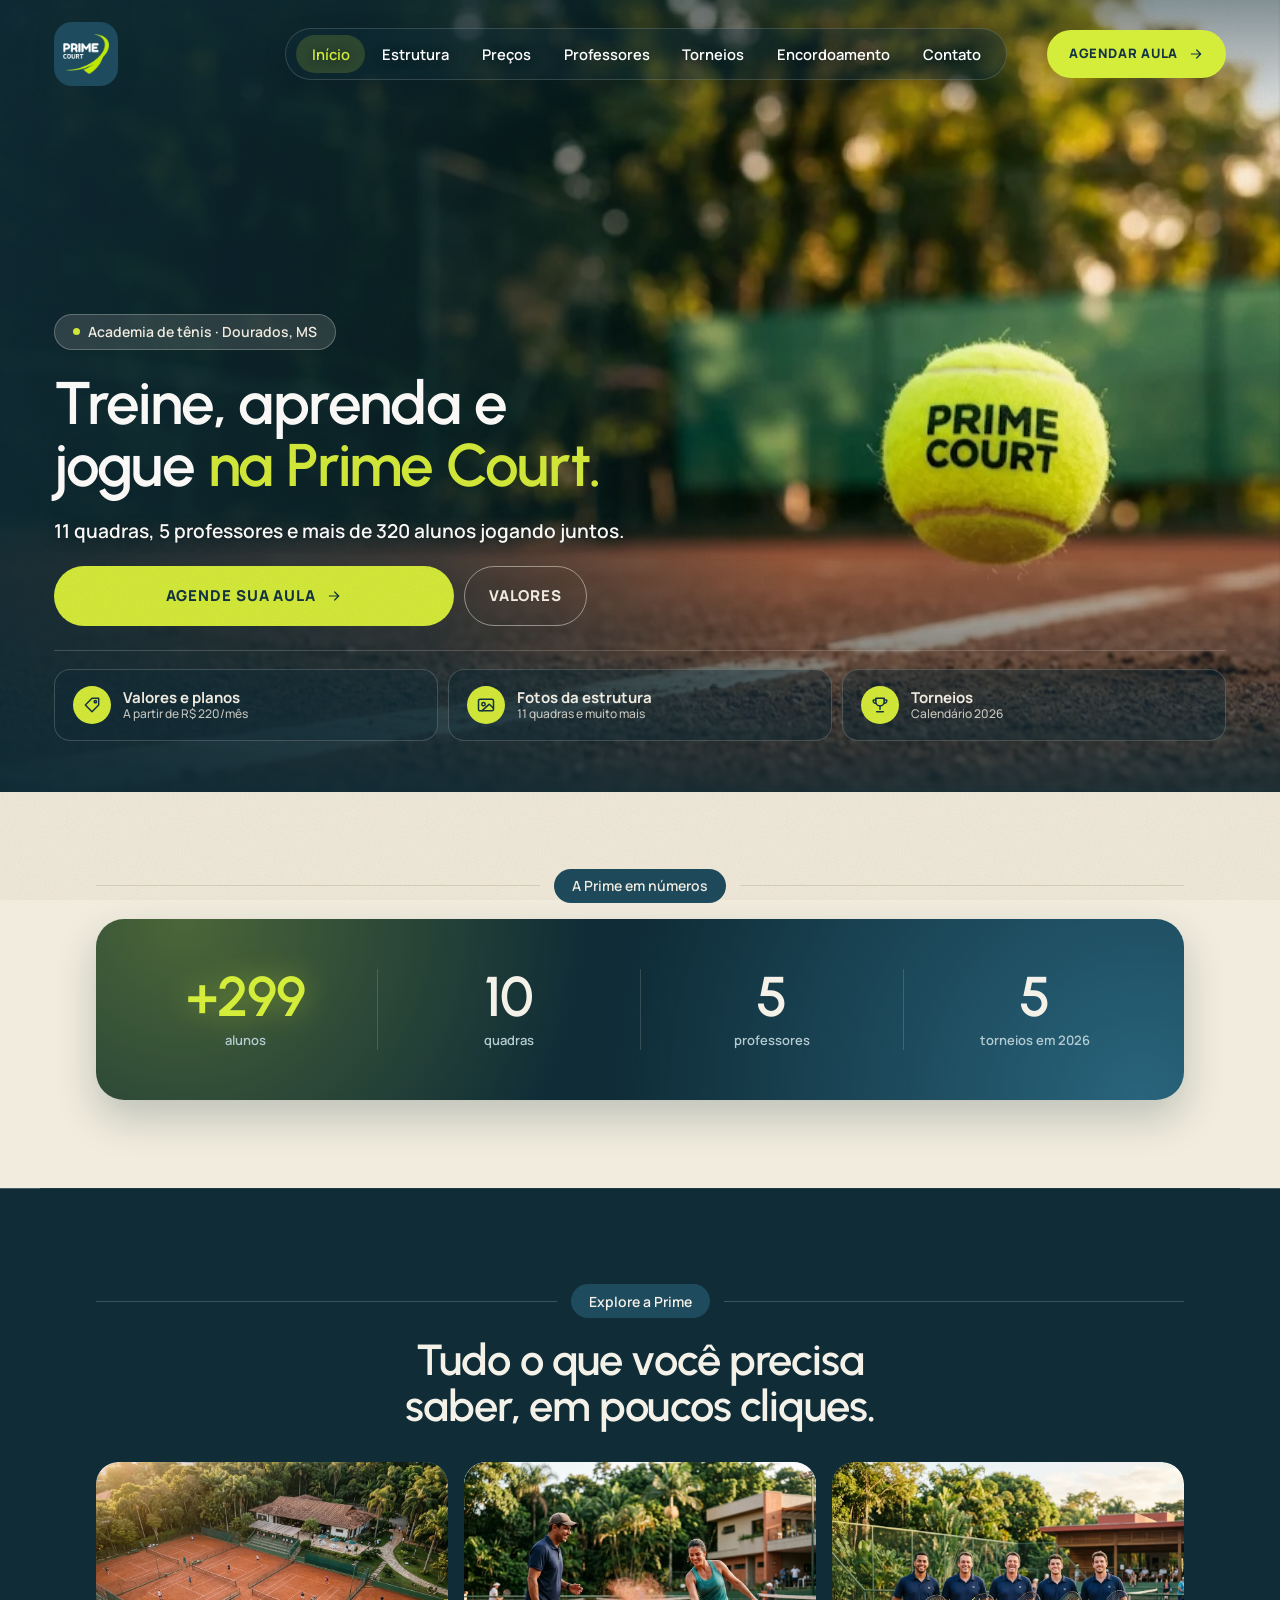
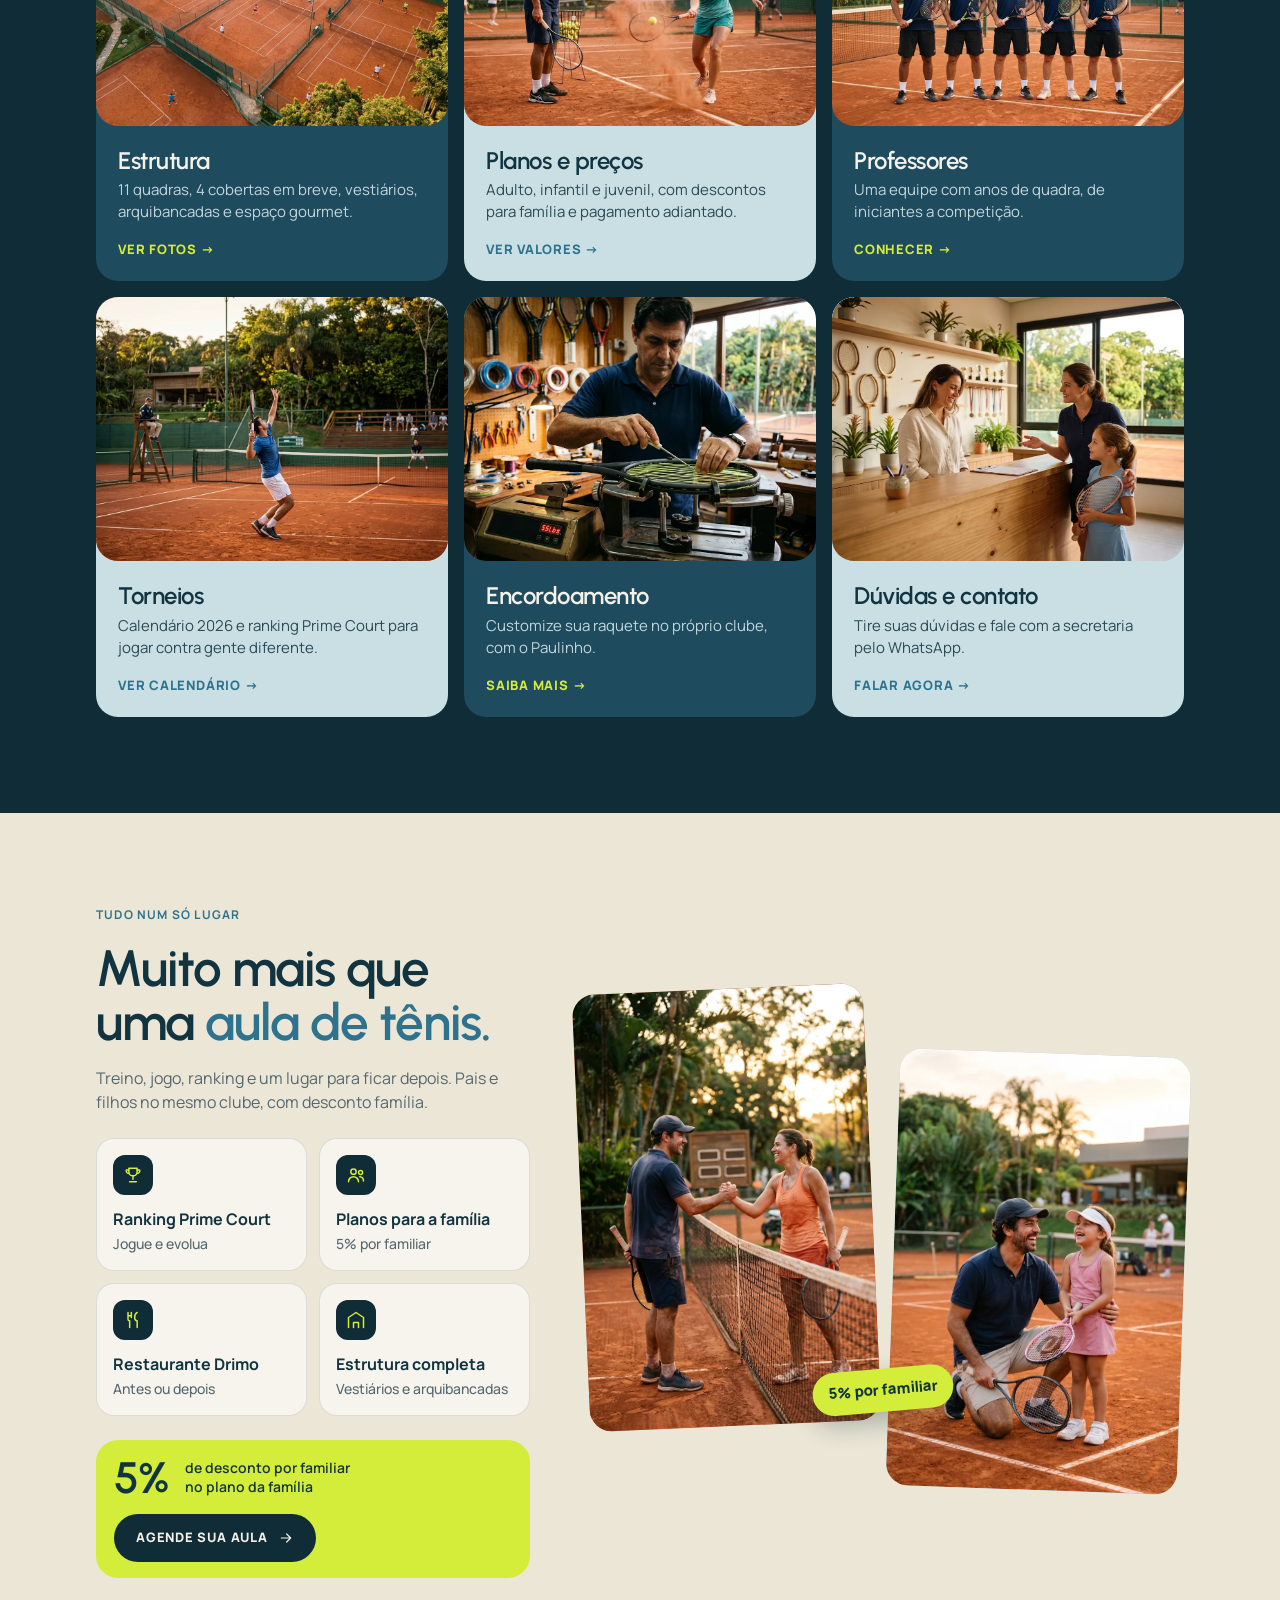
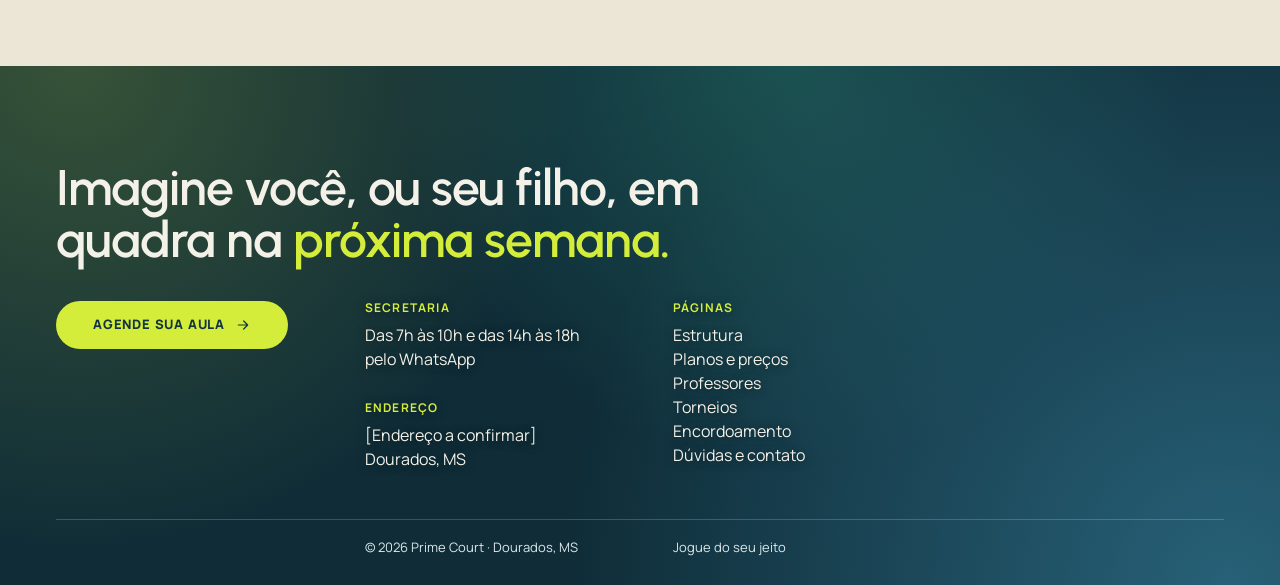
==== commit 7ed38c29: "Card do proximo torneio movido para a pagina Torneios Co-Authored-By: Claude Sonnet 5.5 <noreply@ant" ====
--- a/index.html
+++ b/index.html
@@ -42,7 +42,6 @@
     </div>
   </div>
 </div></section>
-<section class="sec wrap news-sec" id="news-slot"><div class="skel news-skel" aria-hidden="true"></div></section>
 
 <section class="sec wrap stats-sec st-faixa"><div class="tag"><span>A Prime em números</span></div>
   <div class="stats rv"><div><b>+320</b><span>alunos</span></div><div><b>11</b><span>quadras</span></div><div><b>5</b><span>professores</span></div><div><b>5</b><span>torneios em 2026</span></div></div>
--- a/css/style.css
+++ b/css/style.css
@@ -636,3 +636,130 @@
   .hero .txt{margin-top:min(30svh,230px)}
 }
 @media(max-width:380px){.ev .tg{white-space:normal;max-width:100%;letter-spacing:.04em;text-align:center}}
+
+/* ===== HERO DESKTOP: mais larga, título menor, bola visível ===== */
+@media(min-width:821px){
+  .hero{padding:12px clamp(12px,1.5vw,24px)}
+  .hero .box{max-width:1480px;height:min(84svh,760px);min-height:600px}
+  .hero img{transform:none;object-position:center 40%}
+  .hero .shade{background:
+    linear-gradient(90deg,rgba(15,44,55,.9) 0,rgba(15,44,55,.62) 34%,rgba(15,44,55,0) 62%),
+    linear-gradient(180deg,rgba(15,44,55,.5) 0,rgba(15,44,55,0) 18%,rgba(15,44,55,0) 62%,rgba(15,44,55,.88) 100%)}
+  .hero h1{font-size:clamp(34px,4.4vw,60px);max-width:640px;line-height:1.04}
+  .hero .txt{gap:16px;padding-inline:clamp(28px,5vw,72px)}
+  .hero .badge{margin-bottom:2px}
+}
+
+/* hero de ponta a ponta (sem bordas claras em volta) — desktop e celular */
+.hero{padding:0}
+.hero .box{max-width:none;width:100%;border-radius:0;margin:0}
+.hero .txt{max-width:1480px;margin-inline:auto;left:0;right:0}
+@media(min-width:821px){
+  .hero{padding:0}
+  .hero .box{max-width:none;height:min(88svh,800px);min-height:620px}
+  .hero .txt{padding-top:96px}
+}
+.hero .txt{max-width:1224px;padding-inline:var(--pad)}
+
+/* ===== DESKTOP: página inicial com container mais largo, logo e fontes maiores ===== */
+@media(min-width:821px){
+  body:has(.hero){--hpad:clamp(32px,4.2vw,72px)}
+  body:has(.hero) .hd .in{max-width:1560px;padding:22px var(--hpad) 12px;gap:14px}
+  body:has(.hero) .hd .logo{width:76px;height:76px;padding:10px;border-radius:20px}
+  body:has(.hero) .hd nav{gap:clamp(20px,2.2vw,34px);font-size:clamp(14px,1.15vw,16px)}
+  body:has(.hero) .hd .btn{height:48px;padding:0 22px;font-size:13px;margin-left:clamp(18px,2vw,32px)}
+  .hero .txt{max-width:1560px;padding-inline:var(--hpad,clamp(32px,4.2vw,72px));gap:20px;padding-bottom:clamp(32px,4vw,56px)}
+  .hero .badge{height:36px;padding:0 18px;font-size:14px}
+  .hero h1{font-size:clamp(40px,4.7vw,68px);max-width:820px}
+  .hero p{font-size:clamp(17px,1.5vw,21px);max-width:600px}
+  .hero .cta .btn{height:60px;font-size:15px}
+  .btn.big{max-width:400px}
+  .quick a{font-size:15px;padding:16px 18px}
+}
+
+/* ===== PRÓXIMO TORNEIO: respiro em relação à hero e fundo em degradê (verde/azul) de ponta a ponta ===== */
+.news-sec{position:relative;isolation:isolate;padding-block:clamp(40px,6vw,88px)!important}
+.news-sec::before{content:"";position:absolute;z-index:-1;top:0;bottom:0;left:50%;width:100vw;transform:translateX(-50%);
+  background:radial-gradient(circle at 10% 15%,rgba(212,236,58,.30),transparent 38%),radial-gradient(circle at 92% 90%,rgba(47,114,141,.85),transparent 50%),radial-gradient(circle at 60% 5%,rgba(46,138,120,.5),transparent 42%),var(--deep)}
+.news-sec .news{border:1px solid rgba(244,241,232,.16);box-shadow:0 24px 60px rgba(8,24,30,.35)}
+@media(min-width:821px){.news-sec.wrap{padding-inline:var(--pad)}}
+
+/* desktop: texto nunca sobe para baixo da logo (a hero cresce se a tela for baixa) */
+@media(min-width:821px){
+  body:has(.hero) .hd .logo{width:64px;height:64px;padding:9px;border-radius:18px}
+  .hero .box{height:auto;min-height:min(88svh,800px);display:flex;flex-direction:column;justify-content:flex-end}
+  .hero .txt{position:relative;inset:auto;width:100%;padding-top:128px}
+}
+
+/* ===== MOBILE: bola mais ao centro, título maior, tela toda preenchida ===== */
+@media(max-width:820px){
+  .hero .box{min-height:100svh;min-height:100dvh}
+  .hero picture{top:60px;height:min(60svh,520px);-webkit-mask-image:linear-gradient(180deg,transparent 0,#000 16%);mask-image:linear-gradient(180deg,transparent 0,#000 16%)}
+  .hero picture img{object-position:center 0%}
+  .hero .shade{background:linear-gradient(180deg,rgba(15,44,55,.45) 0,rgba(15,44,55,0) 14%,rgba(15,44,55,0) min(34svh,300px),rgba(15,44,55,.9) min(52svh,440px),var(--deep) min(60svh,520px),var(--deep) 100%)}
+  .hero .txt{margin-top:min(40svh,340px);gap:16px}
+  .hero h1{font-size:clamp(32px,9.8vw,42px)}
+  .hero p{font-size:clamp(15px,4.2vw,17px)}
+  .quick{gap:10px}
+  .quick a{padding:14px 6px;font-size:clamp(12px,3.3vw,13.5px);gap:8px;border-radius:18px}
+  .quick .ic{width:40px;height:40px}
+}
+@media(max-width:820px) and (max-height:700px){
+  .hero picture{height:min(54svh,380px)}
+  .hero .txt{margin-top:min(30svh,230px)}
+}
+
+/* mobile: a foto começa no topo da tela (céu da própria imagem, sem faixa azul) */
+@media(max-width:820px){
+  .hero picture{top:0;height:min(62svh,540px);-webkit-mask-image:none;mask-image:none}
+  .hero picture img{object-position:center 0%}
+  .hero .shade{background:linear-gradient(180deg,rgba(15,44,55,.38) 0,rgba(15,44,55,0) 16%,rgba(15,44,55,0) min(34svh,300px),rgba(15,44,55,.9) min(54svh,460px),var(--deep) min(62svh,540px),var(--deep) 100%)}
+}
+
+/* mobile: menos espaço azul entre os cards e a seção seguinte */
+@media(max-width:820px){
+  .hero .box{min-height:0}
+  .hero .txt{padding-bottom:36px}
+  .news-sec{padding-top:28px!important}
+}
+
+/* desktop: menu em cápsula de vidro discreta, letras mais nítidas */
+@media(min-width:821px){
+  .hd nav{padding:6px 10px;gap:2px;border-radius:999px;background:rgba(15,44,55,.42);-webkit-backdrop-filter:blur(14px) saturate(1.2);backdrop-filter:blur(14px) saturate(1.2);border:1px solid rgba(244,241,232,.16);box-shadow:0 6px 20px rgba(8,24,30,.22)}
+  .hd nav a{opacity:1;color:#fff;padding:8px clamp(10px,1.2vw,16px);border-bottom:0;border-radius:999px;text-shadow:0 1px 8px rgba(8,24,30,.55);transition:background-color .2s var(--ease-out),color .2s var(--ease-out)}
+  .hd nav a:hover{background:rgba(244,241,232,.12);color:#fff}
+  .hd nav a.on{background:rgba(212,236,58,.16);color:var(--lime)}
+  body:has(.hero) .hd nav{gap:2px;font-size:clamp(14px,1.15vw,16px)}
+}
+
+/* ===== ESTRUTURA: paleta clara (bege + azul-petróleo + limão), igual ao restante da página inicial ===== */
+#estrutura{background:#ebe6d6;color:var(--ink)}
+#estrutura .top{border-bottom-color:rgba(18,52,65,.16)}
+#estrutura .top h2{color:var(--ink)}
+#estrutura .top h2 .lime,#estrutura .stm h2 .lime{color:var(--blue)}
+#estrutura .step{color:var(--muted)}
+#estrutura .prog{background:rgba(18,52,65,.14)}
+#estrutura .prog i{background:var(--teal)}
+#estrutura .stm h2{color:var(--ink)}
+#estrutura .stm p{color:var(--muted)}
+#estrutura #iso .g>div:first-child{box-shadow:0 44px 70px rgba(15,44,55,.30)!important}
+body:has(#estrutura) .menu-btn{box-shadow:0 4px 14px rgba(15,44,55,.28)}
+body:has(#estrutura) .hd nav{background:rgba(15,44,55,.86)}
+
+/* ESTRUTURA no computador: a quadra ocupa toda a área à direita e se ajusta à altura da tela */
+@media(min-width:900px){
+  #estrutura .stick{max-width:1500px;grid-template-columns:minmax(300px,.7fr) 1.6fr;grid-template-rows:auto minmax(0,1fr);align-content:stretch;padding:96px var(--hpad,clamp(32px,4.2vw,72px)) 20px;gap:0 24px}
+  #estrutura .stm{height:clamp(220px,36vh,320px);align-self:center}
+  #estrutura .stage{height:100%;min-height:0;align-self:stretch;margin:0;transform:none}
+  #estrutura .stage>#iso{margin-top:2%}
+}
+@media(min-width:900px){#estrutura .stage>#iso{transition:transform .3s ease-out}}
+
+/* ===== sem o desenho de quadra no fundo: fundos lisos; títulos das páginas com o mesmo degradê do rodapé ===== */
+body.fx-3{background-image:none}
+body.fx-3 .band,body.fx-3.fx-1 .band{background-image:none}
+body.fx-3 .ph-hero{background-image:radial-gradient(circle at 6% 0%,rgba(212,236,58,.2),transparent 38%),radial-gradient(circle at 96% 100%,rgba(47,114,141,.75),transparent 50%),radial-gradient(circle at 62% 0%,rgba(46,138,120,.4),transparent 42%);background-repeat:no-repeat;background-size:auto;background-position:0 0}
+
+/* ===== FUNDO: papel (textura sutil sobre bege liso) ===== */
+body.fx-2::after{opacity:1;mix-blend-mode:multiply}
+body.fx-3{background-color:#f1ecde}
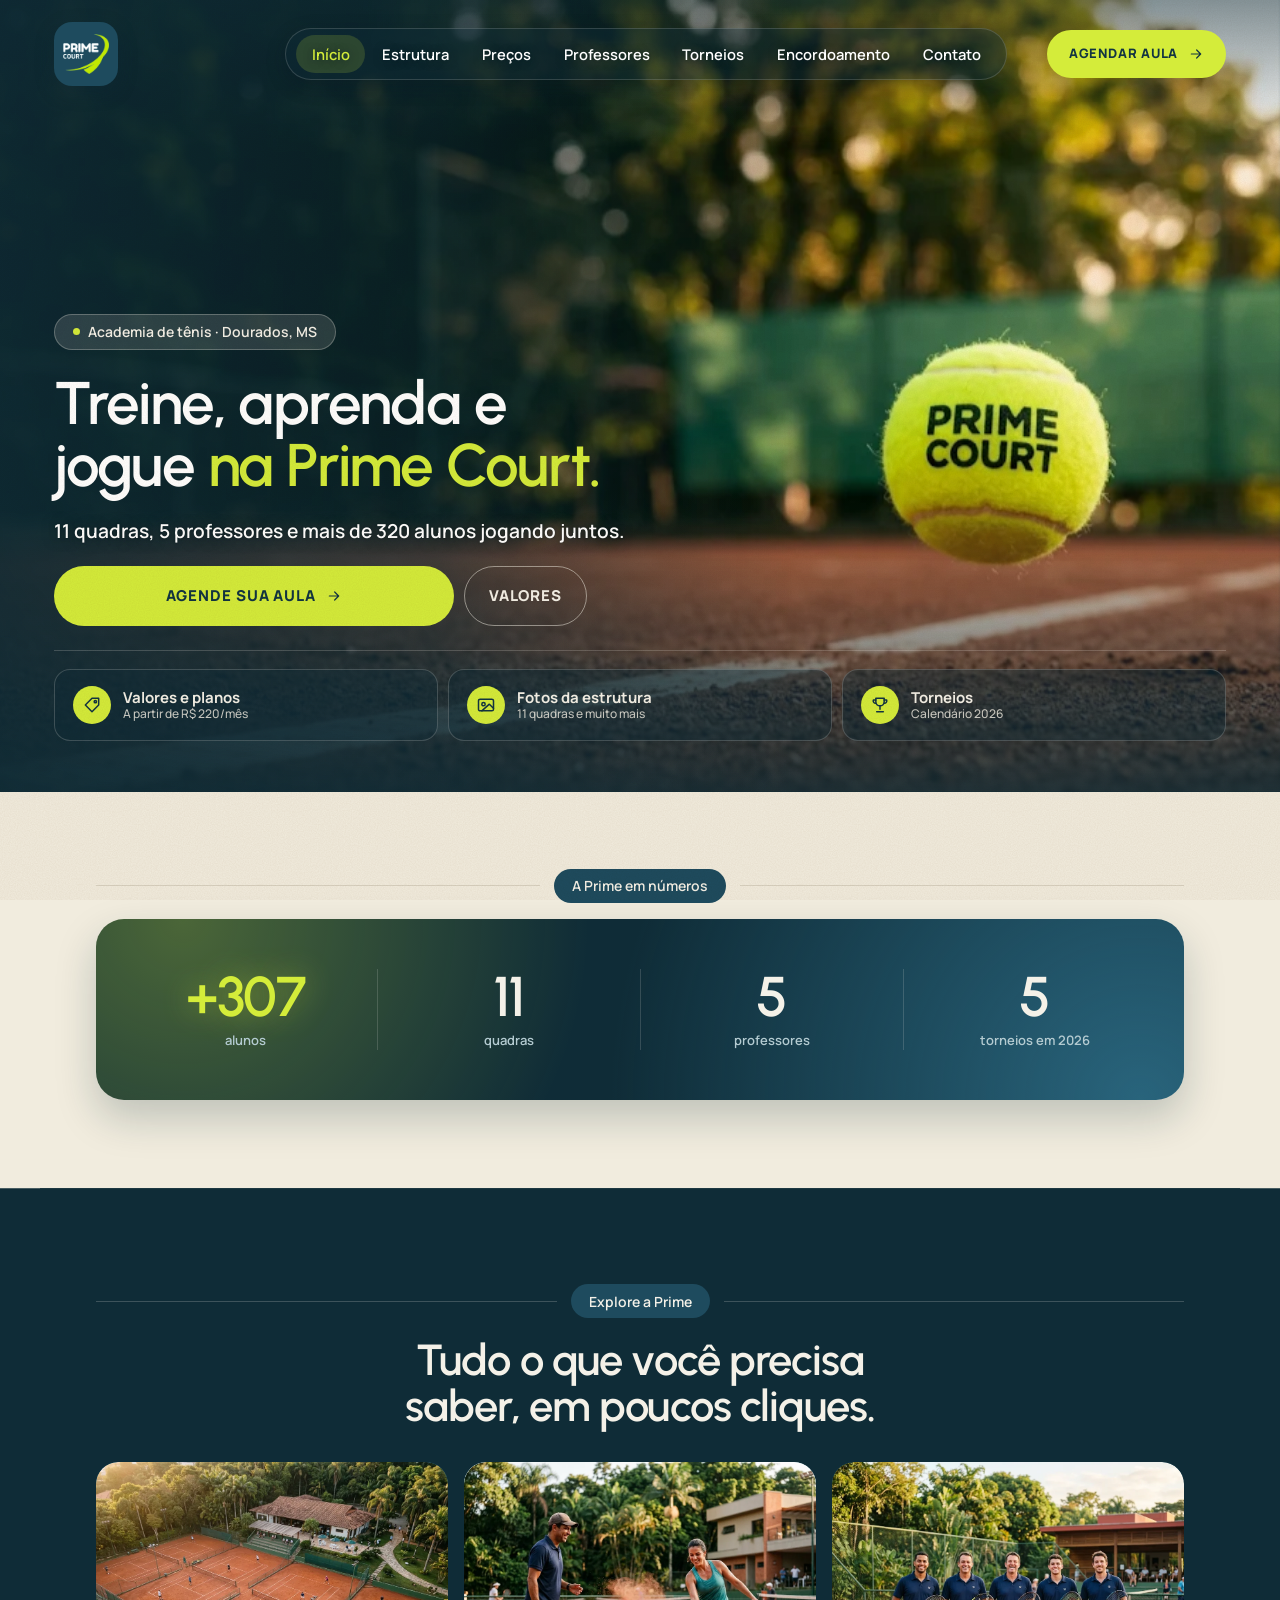
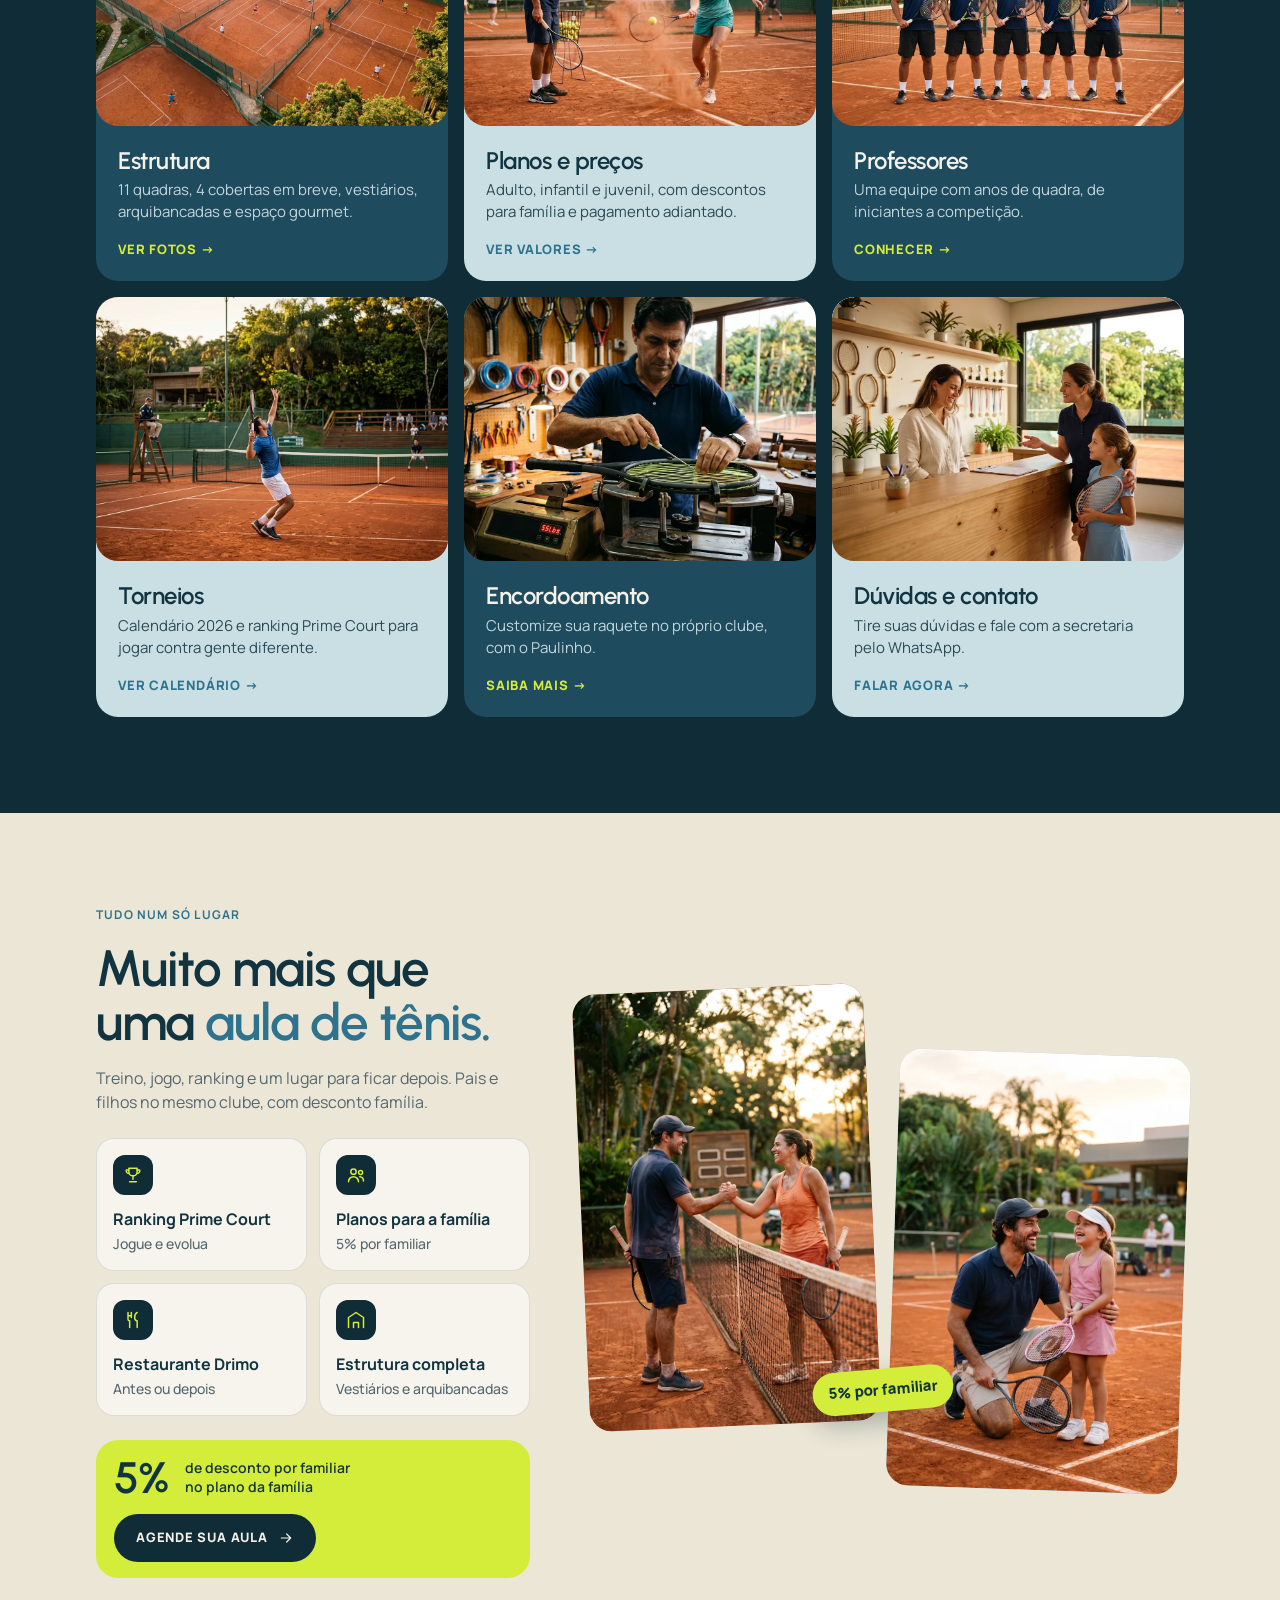
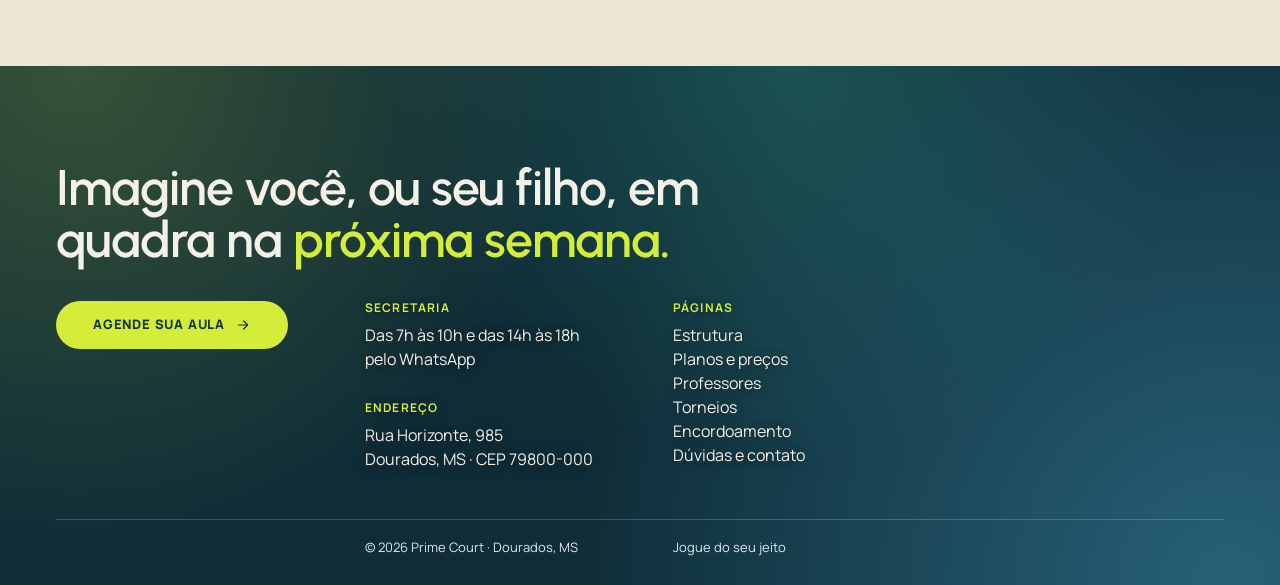
==== commit d3981e9a: "Endereco: Rua Horizonte, 985, Dourados - MS (CEP 79800-000) Co-Authored-By: Claude Sonnet 5.5 <norep" ====
--- a/index.html
+++ b/index.html
@@ -20,7 +20,7 @@
 <div class="ov" id="ov"><nav><a href="index.html">Início</a><a href="estrutura.html">Estrutura</a><a href="planos.html">Planos e preços</a><a href="professores.html">Professores</a><a href="torneios.html">Torneios</a><a href="encordoamento.html">Encordoamento</a><a href="contato.html">Dúvidas e contato</a></nav>
   <div class="info">
     <div><b>Secretaria</b>Das 7h às 10h e das 14h às 18h</div>
-    <div><b>Endereço</b>[Endereço a confirmar] · Dourados, MS</div>
+    <div><b>Endereço</b>Rua Horizonte, 985 · Dourados, MS · CEP 79800-000</div>
     <a class="btn" data-wa href="#">Agende sua aula <svg width="16" height="16" viewBox="0 0 24 24" fill="none" stroke="currentColor" stroke-width="1.8" stroke-linecap="round" stroke-linejoin="round"><path d="M5 12h14M13 6l6 6-6 6"/></svg></a>
   </div>
   <button class="close" data-close aria-label="Fechar menu">×</button>
@@ -75,7 +75,7 @@
       <a class="btn" data-wa href="#">Agende sua aula <svg width="16" height="16" viewBox="0 0 24 24" fill="none" stroke="currentColor" stroke-width="1.8" stroke-linecap="round" stroke-linejoin="round"><path d="M5 12h14M13 6l6 6-6 6"/></svg></a>
       <div class="cols">
         <div><b>Secretaria</b>Das 7h às 10h e das 14h às 18h<br>pelo WhatsApp</div>
-        <div><b>Endereço</b>[Endereço a confirmar]<br>Dourados, MS</div>
+        <div><b>Endereço</b>Rua Horizonte, 985<br>Dourados, MS · CEP 79800-000</div>
         <div><b>Páginas</b><a href="estrutura.html">Estrutura</a><br><a href="planos.html">Planos e preços</a><br><a href="professores.html">Professores</a><br><a href="torneios.html">Torneios</a><br><a href="encordoamento.html">Encordoamento</a><br><a href="contato.html">Dúvidas e contato</a></div>
       </div>
     </div>
--- a/css/style.css
+++ b/css/style.css
@@ -763,3 +763,115 @@
 /* ===== FUNDO: papel (textura sutil sobre bege liso) ===== */
 body.fx-2::after{opacity:1;mix-blend-mode:multiply}
 body.fx-3{background-color:#f1ecde}
+
+/* ===== TORNEIOS: calendário em vidro (um cartão por mês) ===== */
+.cal{display:grid;grid-template-columns:repeat(auto-fit,minmax(min(100%,380px),1fr));gap:20px;align-items:start;padding:clamp(16px,3vw,32px);border-radius:34px;position:relative;overflow:hidden;isolation:isolate;
+  background:radial-gradient(circle at 8% 4%,rgba(212,236,58,.55),transparent 34%),radial-gradient(circle at 92% 96%,rgba(47,114,141,.95),transparent 50%),radial-gradient(circle at 70% 10%,rgba(46,138,120,.55),transparent 40%),linear-gradient(160deg,#0f2c37,#1e4b5e)}
+.mes{background:linear-gradient(160deg,rgba(255,255,255,.2),rgba(255,255,255,.07));border:1px solid rgba(255,255,255,.3);border-radius:28px;color:#fff;-webkit-backdrop-filter:blur(22px) saturate(1.3);backdrop-filter:blur(22px) saturate(1.3);box-shadow:0 20px 50px rgba(5,22,30,.35),inset 0 1px 0 rgba(255,255,255,.35);padding:22px 20px 16px}
+.mes header{display:flex;align-items:baseline;gap:12px;padding:4px 6px 14px}
+.mes header h2{font-size:clamp(38px,5vw,56px);font-weight:600;line-height:1;text-transform:capitalize;color:#fff;letter-spacing:-.02em}
+.mes header span{font-family:var(--disp);font-size:clamp(22px,3vw,30px);font-weight:500;color:#fff;margin-left:0}
+.mes .gr{display:grid;grid-template-columns:repeat(7,1fr);row-gap:4px;padding:4px 0 12px}
+.mes .gr b{text-align:center;font-size:11px;font-weight:700;letter-spacing:.12em;color:rgba(255,255,255,.55);padding-bottom:8px}
+.mes .gr .dia{display:grid;place-items:center;height:40px;font-size:15px;font-weight:500;color:rgba(255,255,255,.85);position:relative}
+.mes .gr span.dia.hoje{box-shadow:inset 0 0 0 1.5px rgba(255,255,255,.6);border-radius:999px;width:40px;justify-self:center}
+.mes .gr a.dia{font-weight:800;transition:transform .15s var(--ease-out),filter .15s}
+.mes .gr a.dia.ini{border-radius:999px 0 0 999px}.mes .gr a.dia.fim{border-radius:0 999px 999px 0}.mes .gr a.dia.ini.fim{border-radius:999px}
+.mes .gr a.ev-next{background:var(--lime);color:var(--ink);box-shadow:0 6px 18px rgba(212,236,58,.45)}
+.mes .gr a.ev-up{background:#fff;color:var(--ink);box-shadow:0 6px 16px rgba(5,22,30,.25)}
+.mes .gr a.ev-past{background:rgba(255,255,255,.14);color:rgba(255,255,255,.6)}
+@media(hover:hover) and (pointer:fine){.mes .gr a.dia:hover{filter:brightness(1.06);transform:translateY(-1px)}}
+.mes .ls{display:flex;flex-direction:column;gap:8px;padding-top:12px;border-top:1px solid rgba(255,255,255,.2)}
+.mes .ci{display:grid;grid-template-columns:62px 1fr auto;gap:14px;align-items:center;padding:10px 12px;border-radius:18px;color:#fff;background:rgba(255,255,255,.1);border:1px solid rgba(255,255,255,.14);transition:transform .2s var(--ease-out),background-color .2s}
+@media(hover:hover) and (pointer:fine){.mes .ci:hover{transform:translateX(3px);background:rgba(255,255,255,.18)}}
+.mes .ci.ev-next{background:rgba(255,255,255,.92);color:var(--ink);border-color:#fff}
+.mes .ci.ev-past{opacity:.6}
+.mes .cd{border-radius:14px;background:rgba(255,255,255,.16);text-align:center;padding:7px 2px;line-height:1.1}
+.mes .ci.ev-next .cd{background:var(--lime);color:var(--ink)}
+.mes .cd b{display:block;font-family:var(--disp);font-size:16px;font-weight:600}
+.mes .cd span{font-size:10px;font-weight:800;text-transform:uppercase;letter-spacing:.08em}
+.mes .cn h3{font-size:17px;color:inherit}.mes .cn p{font-size:13px;color:rgba(255,255,255,.7);line-height:1.35}.mes .ci.ev-next .cn p{color:var(--muted)}
+.mes .tg{font-size:10px;font-weight:800;letter-spacing:.08em;text-transform:uppercase;border:1px solid currentColor;border-radius:999px;padding:4px 10px;opacity:.85;text-align:center}
+.mes .tg.abertas{background:var(--lime);color:var(--ink);border-color:var(--lime);opacity:1}
+.mes .tg.encerradas{color:#ffb4a6;border-color:#ffb4a6;opacity:1}
+.mes .ci.ev-next .tg{color:var(--teal);opacity:1}
+.mes .ci.ev-next .tg.abertas{background:var(--lime);color:var(--ink)}
+.mes .ci.ev-next .tg.encerradas{color:#a3321f}
+@media(max-width:560px){.mes .ci{grid-template-columns:56px 1fr}.mes .ci .cf{grid-column:2}}
+.mes .vazio{font-size:13px;color:rgba(255,255,255,.65);text-align:center;padding:6px 0 2px}
+
+/* cor própria de cada torneio (var --c / --ct vem do JS): mesma no dia do calendário e no cartão */
+.mes .gr a.dia[style]{background:var(--c);color:var(--ct);box-shadow:0 6px 16px color-mix(in srgb,var(--c) 40%,transparent)}
+.mes .gr a.dia.ev-past[style]{opacity:.7;box-shadow:none}
+.mes .ci[style]{background:var(--c);color:var(--ct);border-color:transparent;opacity:1}
+.mes .ci.ev-past[style]{opacity:.75}
+@media(hover:hover) and (pointer:fine){.mes .ci[style]:hover{background:var(--c);filter:brightness(1.07)}}
+.mes .ci[style] .cd{background:color-mix(in srgb,var(--ct) 16%,transparent);color:var(--ct)}
+.mes .ci[style] .cn p{color:var(--ct);opacity:.8}
+.mes .ci[style] .tg,.mes .ci[style] .tg.encerradas{color:var(--ct);border-color:var(--ct);background:transparent;opacity:.9}
+.mes .ci[style] .tg.abertas{background:var(--ct);color:var(--c);border-color:var(--ct);opacity:1}
+
+/* ===== TORNEIOS: página toda no degradê azul (sem fundo claro) ===== */
+body.pg-torneios{background-color:#0f2c37}
+body.pg-torneios main{background:radial-gradient(circle at 6% 0%,rgba(212,236,58,.2),transparent 34%),radial-gradient(circle at 96% 62%,rgba(47,114,141,.8),transparent 50%),radial-gradient(circle at 62% 0%,rgba(46,138,120,.4),transparent 42%),radial-gradient(circle at 4% 100%,rgba(47,114,141,.55),transparent 45%),linear-gradient(170deg,#0f2c37,#1e4b5e 70%,#1b5a6e)}
+body.pg-torneios .ph-hero{background:none}
+body.pg-torneios .cal{background:none;border-radius:0;padding:0;overflow:visible}
+body.pg-torneios .news-sec .news{box-shadow:0 20px 50px rgba(5,22,30,.35)}
+
+/* Torneios: card do próximo torneio com o mesmo vidro/degradê dos calendários */
+body.pg-torneios .news-sec::before{display:none}
+body.pg-torneios .news-sec{padding-block:clamp(16px,3vw,32px)!important}
+body.pg-torneios .news{background:linear-gradient(160deg,rgba(255,255,255,.2),rgba(255,255,255,.07));border:1px solid rgba(255,255,255,.3);-webkit-backdrop-filter:blur(22px) saturate(1.3);backdrop-filter:blur(22px) saturate(1.3);box-shadow:0 20px 50px rgba(5,22,30,.35),inset 0 1px 0 rgba(255,255,255,.35)}
+body.pg-torneios .news::before,body.pg-torneios .news::after{display:none}
+body.pg-torneios .news-body{background:none;border:0;box-shadow:none;-webkit-backdrop-filter:none;backdrop-filter:none;padding:0}
+body.pg-torneios .news-facts li{background:rgba(255,255,255,.1);border-color:rgba(255,255,255,.16)}
+
+
+/* Torneios: card do próximo torneio mais perto da setinha */
+body.pg-torneios .ph-hero{padding-bottom:clamp(12px,2vw,20px)}
+body.pg-torneios .news-sec{padding-top:6px!important}
+
+/* Torneios: título centralizado acima do calendário */
+.cal-titulo{display:flex;align-items:center;justify-content:center;gap:clamp(12px,2.5vw,24px);margin:0 0 clamp(22px,3vw,32px)}
+.cal-titulo h2{font-size:clamp(26px,4.2vw,42px);font-weight:600;letter-spacing:-.02em;text-align:center;color:var(--cream);white-space:nowrap}
+.cal-titulo i{flex:1;max-width:160px;height:2px;border-radius:2px;background:linear-gradient(90deg,transparent,rgba(212,236,58,.8))}
+.cal-titulo i:last-child{background:linear-gradient(270deg,transparent,rgba(212,236,58,.8))}
+@media(max-width:420px){.cal-titulo h2{white-space:normal;font-size:24px}.cal-titulo i{max-width:36px}}
+
+.prox-sec{padding-top:clamp(22px,3vw,34px)}
+.prox-sec .cal-titulo{margin-bottom:0}
+
+/* Torneios: "Saiba mais" em cada cartão, para deixar claro que dá para tocar */
+.mes .cf{display:flex;align-items:center;justify-content:space-between;flex-wrap:wrap;gap:8px 12px}
+.mes .ci[style] .mais{display:inline-flex;align-items:center;gap:6px;margin-left:auto;font-size:12px;font-weight:800;letter-spacing:.06em;text-transform:uppercase;color:var(--ct);white-space:nowrap;border-bottom:1.5px solid color-mix(in srgb,var(--ct) 55%,transparent);padding-bottom:1px}
+.mes .ci .mais i{font-style:normal;transition:transform .2s var(--ease-out)}
+@media(hover:hover) and (pointer:fine){.mes .ci:hover .mais i{transform:translateX(4px)}}
+@media(min-width:561px){.mes .cf{flex-direction:column;align-items:flex-end}.mes .ci[style] .mais{margin-left:0}}
+
+/* etiqueta de status sempre em uma linha só */
+.mes .tg{white-space:nowrap}
+@media(max-width:560px){.mes .cf .tg{font-size:9px;letter-spacing:.04em;padding:4px 8px}}
+
+/* celular: todos os cards com a mesma estrutura — etiqueta sob a descrição e "Saiba mais" no rodapé, à direita */
+@media(max-width:560px){
+  .mes .ci{row-gap:10px}
+  .mes .ci .cf{display:contents}
+  .mes .ci .cf .tg{grid-column:2;justify-self:start}
+  .mes .ci[style] .cf .mais{grid-column:1/-1;justify-self:end;margin-left:0}
+}
+
+/* ===== Página de um torneio: mesmo padrão da página Torneios (fundo azul, vidro e a cor do torneio) ===== */
+.voltar{display:inline-flex;align-items:center;gap:8px;height:34px;padding:0 14px 0 10px;margin-bottom:18px;border-radius:999px;background:rgba(255,255,255,.1);border:1px solid rgba(255,255,255,.22);color:var(--lime);font-size:12px;font-weight:800;letter-spacing:.1em;text-transform:uppercase;line-height:1;transition:background-color .2s,color .2s,transform .2s var(--ease-out)}
+.voltar svg{display:block;flex:none;transition:transform .2s var(--ease-out)}
+@media(hover:hover) and (pointer:fine){.voltar:hover{background:var(--lime);color:var(--ink)}.voltar:hover svg{transform:translateX(-3px)}}
+.t-tags{display:flex;align-items:center;gap:10px;flex-wrap:wrap;margin-bottom:16px}
+.t-tags .chip{margin:0}
+.t-data{display:inline-flex;align-items:center;height:28px;padding:0 14px;border-radius:999px;background:var(--c);color:var(--ct);font-size:12px;font-weight:800;letter-spacing:.06em;box-shadow:0 6px 16px color-mix(in srgb,var(--c) 45%,transparent)}
+body.pg-torneios .tdet{--muted:#b9d0d6;--line:rgba(255,255,255,.22)}
+body.pg-torneios .tdet-main{color:var(--cream)}
+body.pg-torneios .tdet-main h2{color:var(--cream)}
+body.pg-torneios .bul{color:var(--cream)}
+body.pg-torneios .tags span{background:rgba(255,255,255,.08);color:var(--cream)}
+body.pg-torneios .tdet-main .photo{box-shadow:0 20px 50px rgba(5,22,30,.35)}
+body.pg-torneios .tdet .info-box{background:linear-gradient(160deg,rgba(255,255,255,.2),rgba(255,255,255,.07));border:1px solid rgba(255,255,255,.3);border-top:4px solid var(--c);-webkit-backdrop-filter:blur(22px) saturate(1.3);backdrop-filter:blur(22px) saturate(1.3);box-shadow:0 20px 50px rgba(5,22,30,.35),inset 0 1px 0 rgba(255,255,255,.35)}
+body.pg-torneios .duvida label{color:var(--cream)}
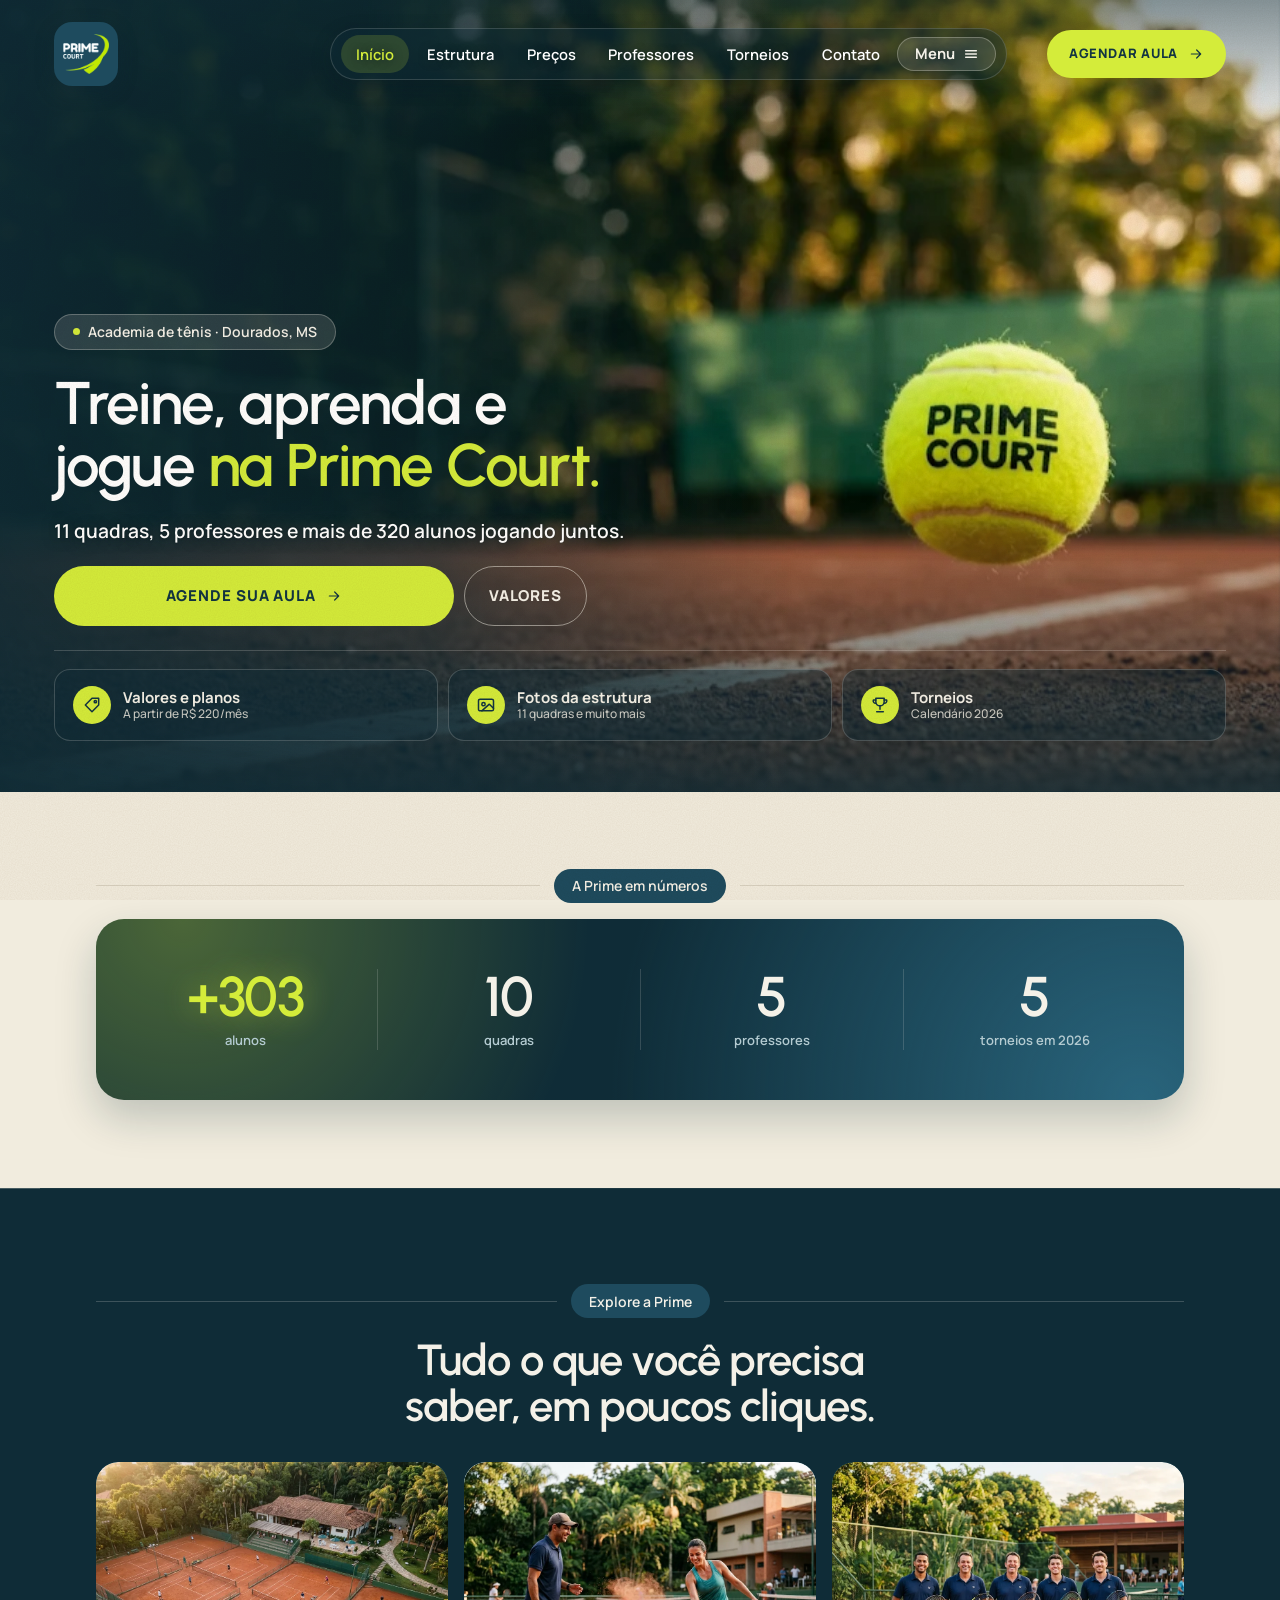
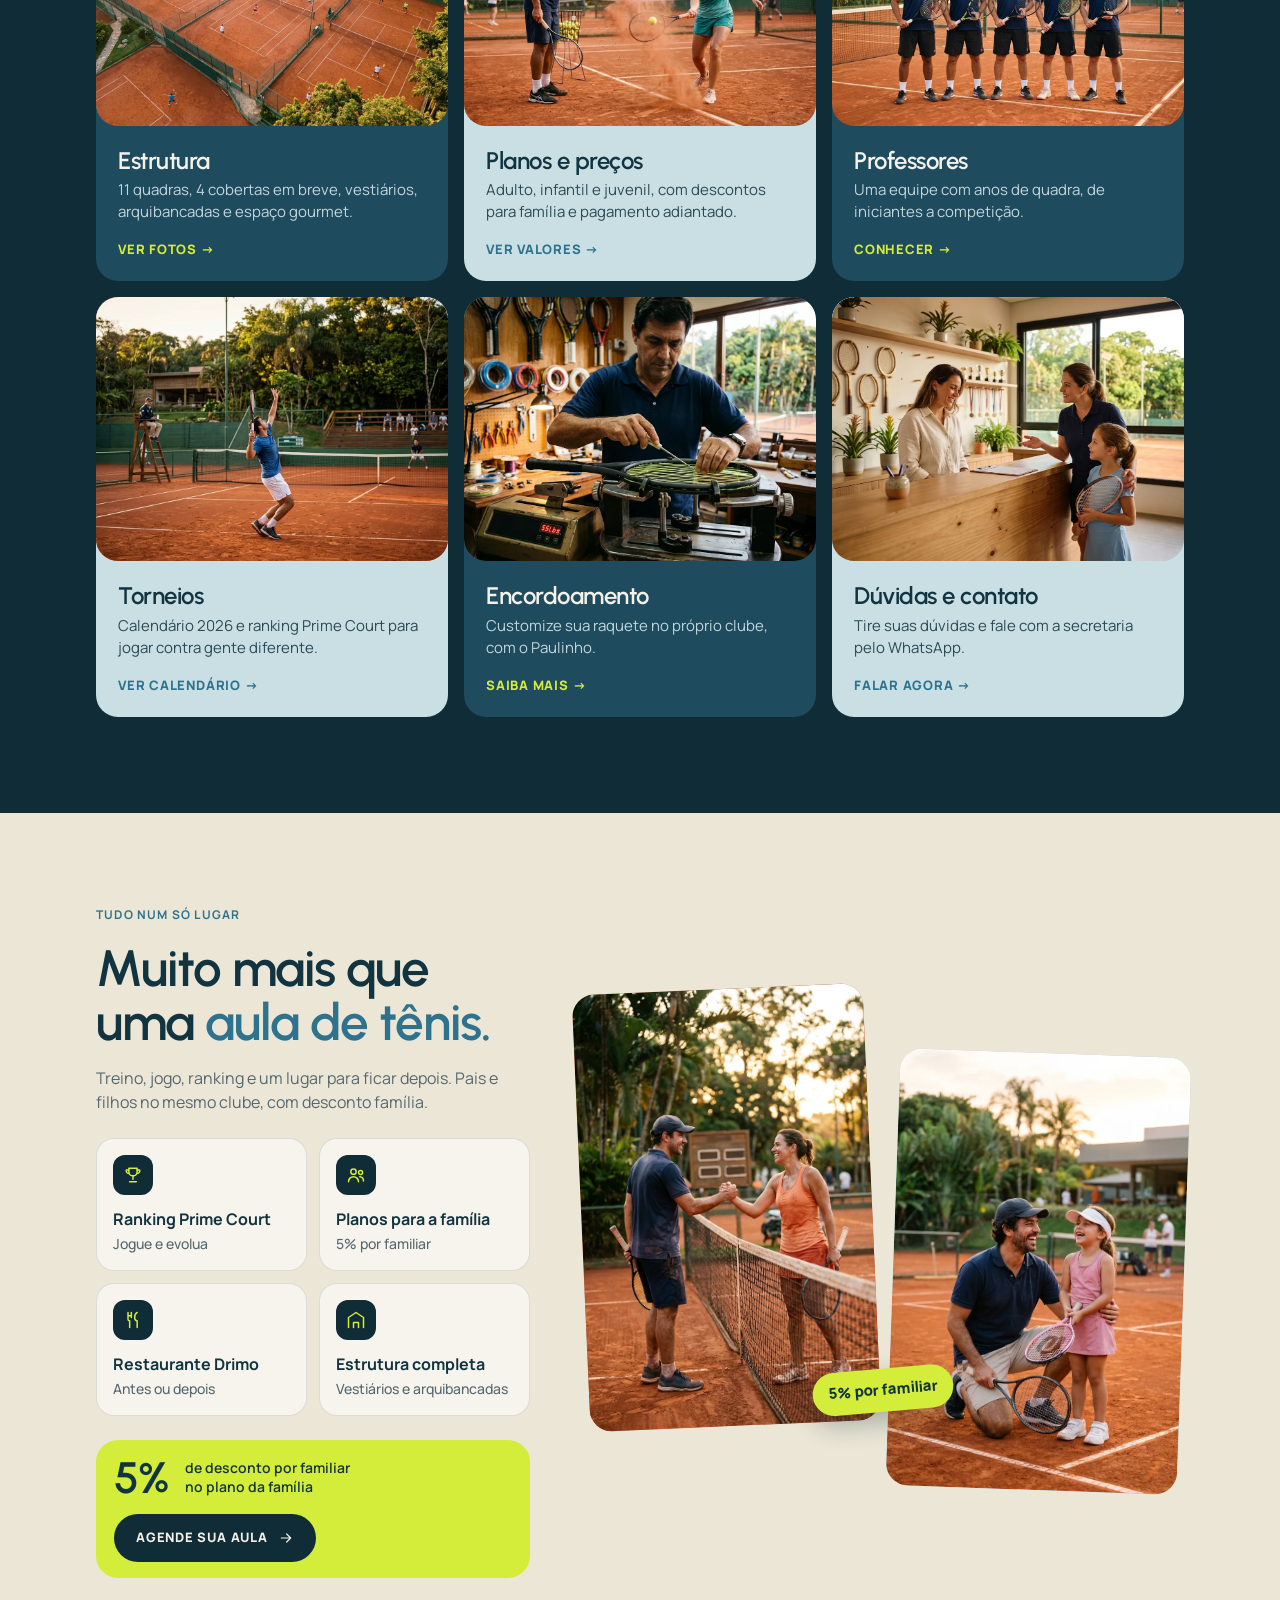
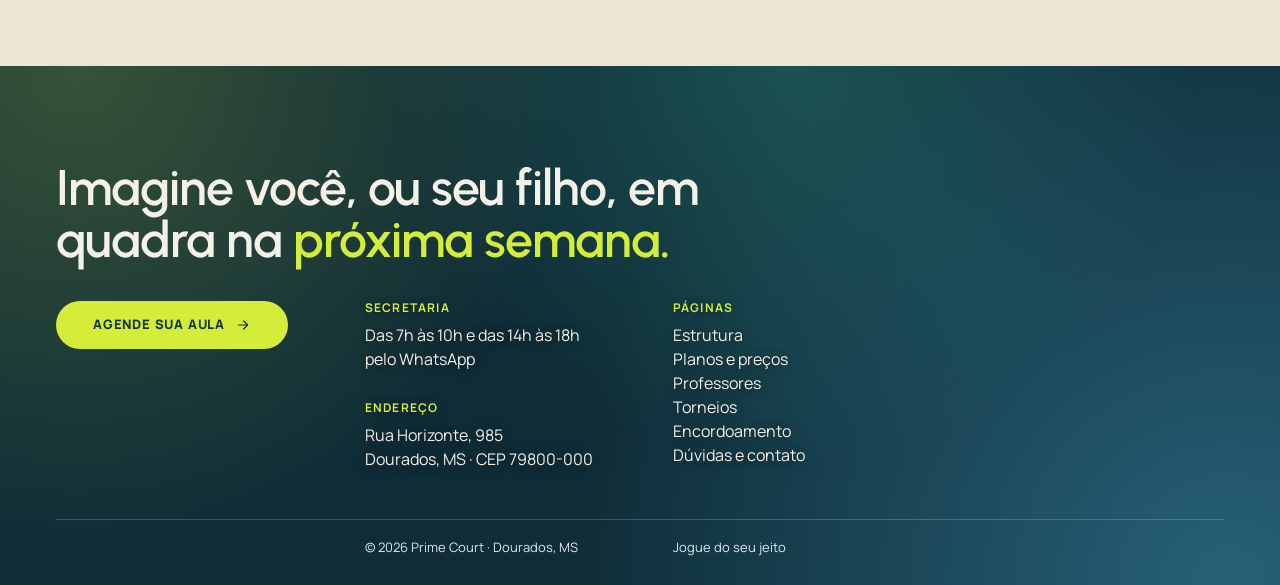
==== commit 4b97e5fe: "Menu desktop: barra com Contato e botao Menu que abre o menu completo Co-Authored-By: Claude Sonnet " ====
--- a/index.html
+++ b/index.html
@@ -13,7 +13,7 @@
 <body class="fx-1 fx-2 fx-3 mv-3">
 <header class="hd"><div class="in">
   <a class="logo" href="index.html"><img src="assets/logo.png" alt="Prime Court"></a>
-  <nav><a href="index.html" class=on>Início</a><a href="estrutura.html">Estrutura</a><a href="planos.html">Preços</a><a href="professores.html">Professores</a><a href="torneios.html">Torneios</a><a href="encordoamento.html">Encordoamento</a><a href="contato.html">Contato</a></nav>
+  <nav><a href="index.html" class=on>Início</a><a href="estrutura.html">Estrutura</a><a href="planos.html">Preços</a><a href="professores.html">Professores</a><a href="torneios.html">Torneios</a><a href="contato.html">Contato</a><button class="nav-menu" type="button" data-menu aria-label="Abrir menu completo">Menu <svg width="16" height="16" viewBox="0 0 24 24" fill="none" stroke="currentColor" stroke-width="2.2" stroke-linecap="round" aria-hidden="true"><path d="M4 7h16M4 12h16M4 17h16"/></svg></button></nav>
   <a class="btn sm" data-wa href="#">Agendar aula <svg width="16" height="16" viewBox="0 0 24 24" fill="none" stroke="currentColor" stroke-width="1.8" stroke-linecap="round" stroke-linejoin="round"><path d="M5 12h14M13 6l6 6-6 6"/></svg></a>
   <button class="menu-btn" data-menu aria-label="Abrir menu"><span></span><span></span></button>
 </div></header>
--- a/css/style.css
+++ b/css/style.css
@@ -875,3 +875,9 @@
 body.pg-torneios .tdet-main .photo{box-shadow:0 20px 50px rgba(5,22,30,.35)}
 body.pg-torneios .tdet .info-box{background:linear-gradient(160deg,rgba(255,255,255,.2),rgba(255,255,255,.07));border:1px solid rgba(255,255,255,.3);border-top:4px solid var(--c);-webkit-backdrop-filter:blur(22px) saturate(1.3);backdrop-filter:blur(22px) saturate(1.3);box-shadow:0 20px 50px rgba(5,22,30,.35),inset 0 1px 0 rgba(255,255,255,.35)}
 body.pg-torneios .duvida label{color:var(--cream)}
+
+/* Menu (desktop): último item da barra, abre o menu completo igual ao do celular */
+.hd nav .nav-menu{display:inline-flex;align-items:center;gap:8px;font:inherit;font-weight:700;color:var(--cream);background:rgba(244,241,232,.12);border:1px solid rgba(244,241,232,.28);border-radius:999px;padding:7px clamp(12px,1.3vw,18px);cursor:pointer;line-height:1.2;text-shadow:0 1px 8px rgba(8,24,30,.55);transition:background-color .2s var(--ease-out),color .2s var(--ease-out),border-color .2s var(--ease-out)}
+.hd nav .nav-menu svg{display:block}
+.hd nav .nav-menu:hover{background:var(--lime);color:var(--ink);border-color:var(--lime);text-shadow:none}
+.hd nav{align-items:center}
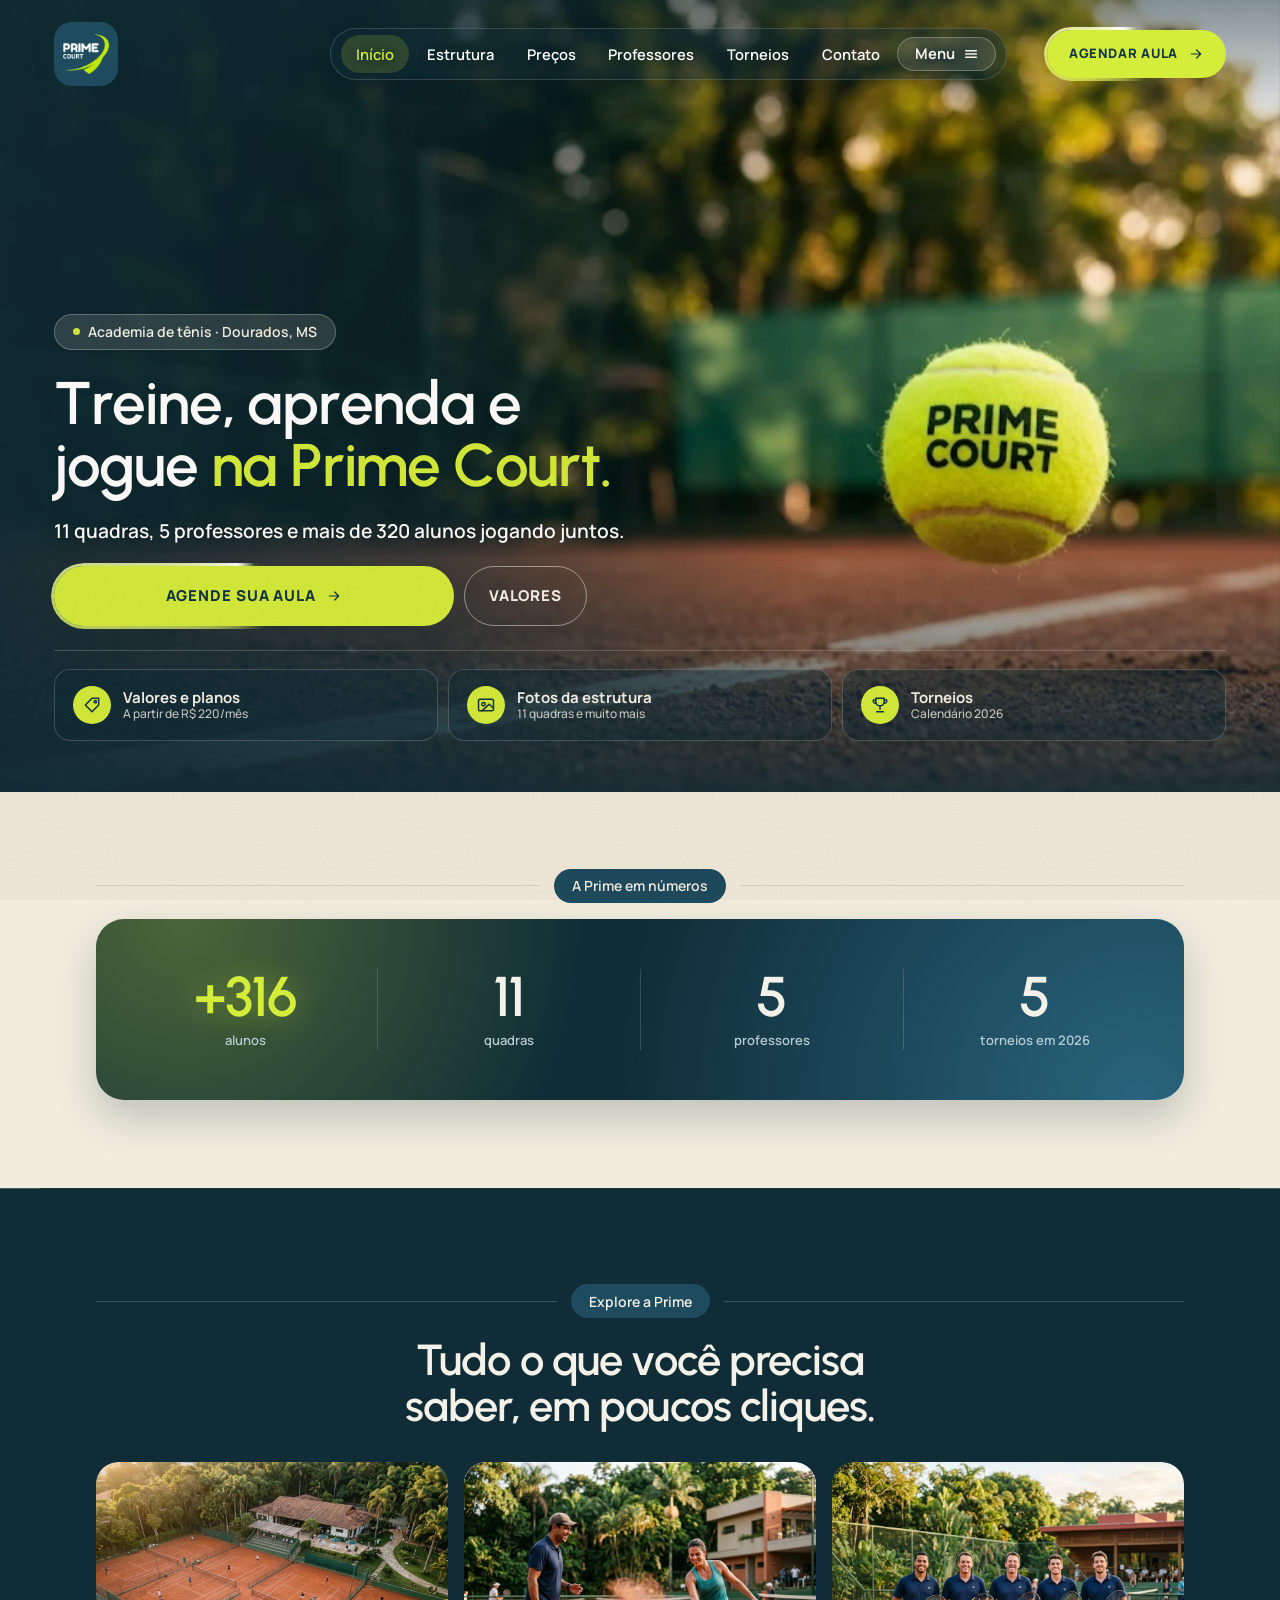
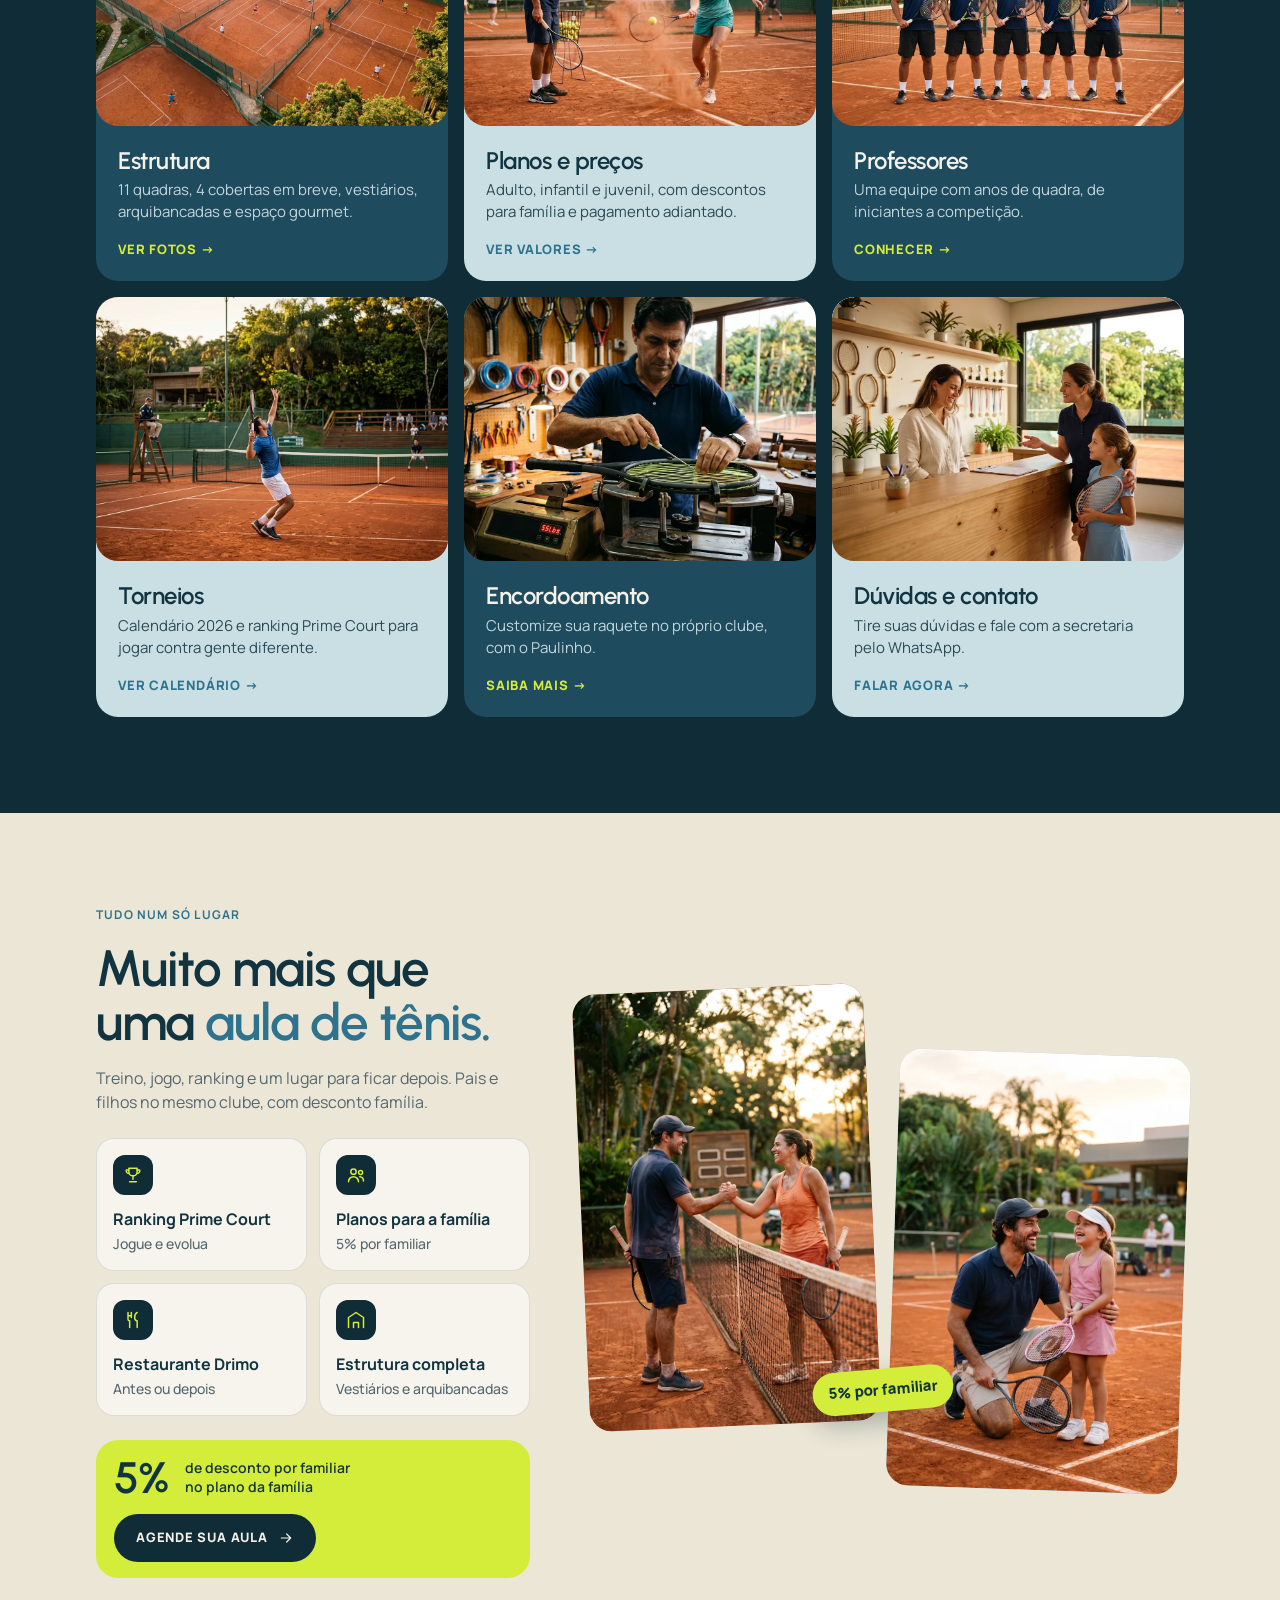
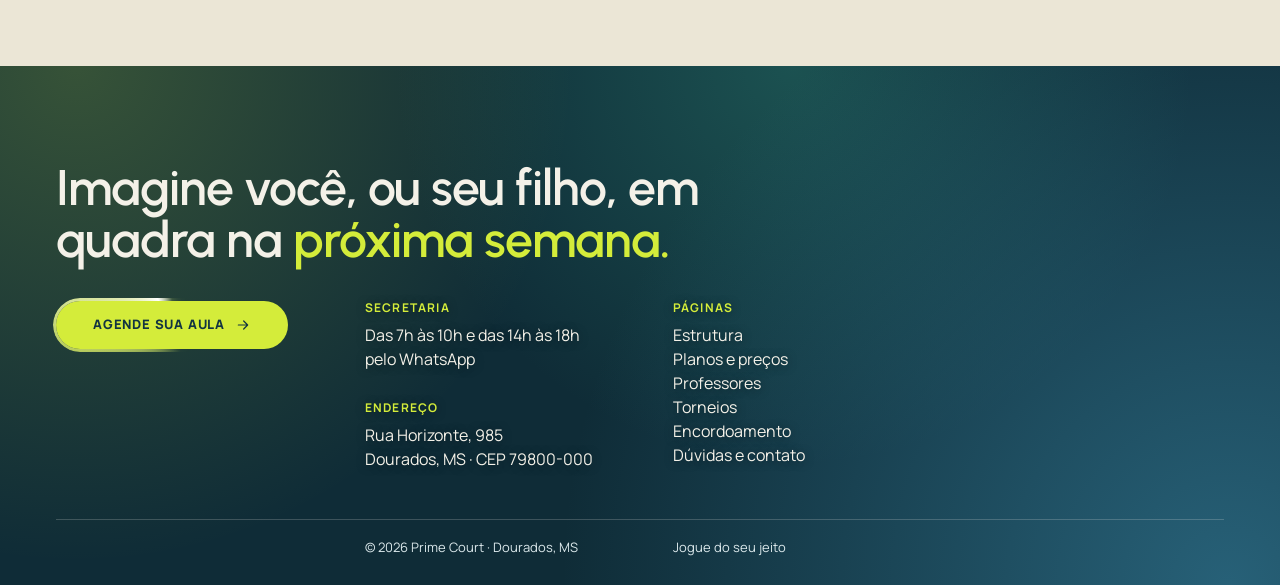
==== commit fe560883: "Fixa o tema claro (color-scheme) e a cor da barra do navegador Co-Authored-By: Claude Sonnet 5.5 <no" ====
--- a/index.html
+++ b/index.html
@@ -3,6 +3,8 @@
 <head>
 <meta charset="utf-8">
 <meta name="viewport" content="width=device-width, initial-scale=1, viewport-fit=cover">
+<meta name="color-scheme" content="light">
+<meta name="theme-color" content="#0f2c37">
 <title>Início — Prime Court Tênis · Dourados, MS</title>
 <meta name="description" content="Academia de tênis em Dourados, MS. Aulas para crianças e adultos, torneios e ranking. Aula experimental grátis.">
 <link rel="preconnect" href="https://fonts.googleapis.com"><link rel="preconnect" href="https://fonts.gstatic.com" crossorigin>
--- a/css/style.css
+++ b/css/style.css
@@ -1,4 +1,4 @@
-:root{
+:root{color-scheme:light;
   --deep:#0f2c37; --ink:#123441; --teal:#1e4b5e; --blue:#2f728d; --mist:#c9dfe4;
   --lime:#d4ec3a; --lime2:#e2f46a; --cream:#f4f1e8; --line:#d8d1c1; --muted:#55686f;
   --pad:clamp(20px,5vw,56px); --max:1200px; --r:22px;
@@ -881,3 +881,138 @@
 .hd nav .nav-menu svg{display:block}
 .hd nav .nav-menu:hover{background:var(--lime);color:var(--ink);border-color:var(--lime);text-shadow:none}
 .hd nav{align-items:center}
+
+/* ===== MENU LATERAL EM CAMADAS (lima → azul → painel claro), itens numerados que sobem em sequência ===== */
+.ov.sm{--smw:clamp(340px,42vw,540px);position:fixed;inset:0;z-index:80;display:block;padding:0;gap:0;overflow:hidden;background:rgba(8,24,30,0);opacity:1;visibility:hidden;pointer-events:none;transition:background-color .45s var(--ease-out),visibility 0s linear .8s}
+.ov.sm.open{visibility:visible;pointer-events:auto;background:rgba(8,24,30,.55);transition-delay:0s}
+.sm-layer,.sm-panel{position:absolute;top:0;right:0;bottom:0;width:var(--smw);transform:translateX(101%);transition:transform .38s cubic-bezier(.55,0,.85,.3)}
+.sm-l1{background:var(--lime);transition-delay:.1s}
+.sm-l2{background:var(--blue);transition-delay:.05s}
+.sm-panel{background:var(--cream);color:var(--ink);display:flex;flex-direction:column;padding:clamp(18px,3vw,30px) clamp(26px,4vw,52px) clamp(24px,4vw,40px);overflow-y:auto;box-shadow:-20px 0 60px rgba(8,24,30,.25)}
+.ov.sm.open .sm-layer,.ov.sm.open .sm-panel{transform:none;transition:transform .8s cubic-bezier(.16,1,.3,1)}
+.ov.sm.open .sm-l1{transition-delay:0s}.ov.sm.open .sm-l2{transition-delay:.07s}.ov.sm.open .sm-panel{transition-delay:.15s}
+/* botão fechar com o "+" que gira */
+.sm-close{align-self:flex-end;display:inline-flex;align-items:center;gap:12px;padding:10px 2px;border:0;background:none;color:var(--ink);font:800 13px var(--body);letter-spacing:.12em;text-transform:uppercase;cursor:pointer}
+.sm-close .ic{position:relative;display:block;width:18px;height:18px}
+.sm-close .ic::before,.sm-close .ic::after{content:"";position:absolute;left:0;top:50%;width:100%;height:2px;margin-top:-1px;border-radius:2px;background:currentColor;transition:transform .5s var(--ease-out)}
+.sm-close .ic::after{transform:rotate(90deg)}
+.ov.sm.open .sm-close .ic::before{transform:rotate(45deg);transition-delay:.3s}.ov.sm.open .sm-close .ic::after{transform:rotate(-45deg);transition-delay:.3s}
+@media(hover:hover) and (pointer:fine){.sm-close:hover .ic{transform:rotate(90deg);transition:transform .3s var(--ease-out)}}
+/* itens */
+.sm-nav{margin-top:clamp(18px,4vh,44px)}
+.sm-nav ul{list-style:none;margin:0;padding:0;display:flex;flex-direction:column;gap:6px}
+.sm-nav li{overflow:hidden}
+.sm-nav a{display:flex;align-items:baseline;gap:14px;color:var(--ink)}
+.sm-nav .n{flex:none;min-width:2.1em;font-size:12px;font-weight:800;letter-spacing:.04em;opacity:.4;transform:translateY(-.9em);text-align:center}
+.sm-nav .lbl{display:block;overflow:hidden;padding-bottom:.06em}
+.sm-nav .lbl>span{display:inline-block;font-family:var(--disp);font-weight:700;font-size:clamp(30px,3.4vw,44px);line-height:1.1;letter-spacing:-.025em;text-transform:uppercase;transform:translateY(125%) rotate(7deg);transform-origin:0 100%;transition:transform .3s cubic-bezier(.55,0,.85,.3),color .2s var(--ease-out)}
+.ov.sm.open .sm-nav .lbl>span{transform:none;transition:transform .95s cubic-bezier(.16,1,.3,1) calc(.24s + var(--i,0) * .07s),color .2s var(--ease-out)}
+.sm-nav li{--i:0}.sm-nav li a{--i:inherit}
+.sm-nav a.on .n{opacity:1;background:var(--lime);border-radius:999px;padding:3px 0}
+.sm-nav a.on .lbl>span{color:var(--blue)}
+@media(hover:hover) and (pointer:fine){.sm-nav a:hover .lbl>span{color:var(--blue)}}
+/* rodapé do painel */
+.sm-info{margin-top:auto;padding-top:28px;display:flex;flex-direction:column;gap:16px;border-top:1px solid rgba(18,52,65,.14);color:#2b4a54;font-size:14px;opacity:0;transform:translateY(14px);transition:opacity .25s,transform .25s}
+.ov.sm.open .sm-info{opacity:1;transform:none;transition:opacity .6s var(--ease-out) .55s,transform .6s var(--ease-out) .55s}
+.sm-info div b{display:block;margin-bottom:2px;font-size:11px;letter-spacing:.1em;text-transform:uppercase;color:var(--blue)}
+.sm-info .btn{align-self:flex-start}
+.sm-nav{flex:none}.sm-info{flex:none}.sm-nav+.sm-info{margin-top:auto}
+@media(max-width:600px){.ov.sm{--smw:100vw}}
+@media(max-height:640px){.sm-nav ul{gap:2px}.sm-nav .lbl>span{font-size:clamp(26px,3vw,34px)}}
+@media(prefers-reduced-motion:reduce){.sm-layer,.sm-panel,.sm-nav .lbl>span,.sm-info,.sm-close .ic::before,.sm-close .ic::after{transition-duration:.01s!important;transition-delay:0s!important}}
+
+/* ===== BOTÃO COM FEIXE DE LUZ GIRANDO NA BORDA (CTA principal: topo, hero e rodapé) ===== */
+@property --beam-ang{syntax:"<angle>";initial-value:0deg;inherits:false}
+@keyframes beam-spin{to{--beam-ang:360deg}}
+.btn.beam,.hd .btn,.hero .cta .btn.big,.ft .row>.btn{position:relative;isolation:isolate}
+.btn.beam::before,.hd .btn::before,.hero .cta .btn.big::before,.ft .row>.btn::before{content:"";position:absolute;inset:-3px;padding:3px;border-radius:inherit;pointer-events:none;z-index:-1;
+  background:conic-gradient(from var(--beam-ang),transparent 0%,transparent 45%,rgba(226,244,106,.7) 72%,#fff 92%,rgba(255,255,255,0) 100%);
+  -webkit-mask:linear-gradient(#000 0 0) content-box,linear-gradient(#000 0 0);-webkit-mask-composite:xor;mask:linear-gradient(#000 0 0) content-box exclude,linear-gradient(#000 0 0);
+  filter:drop-shadow(0 0 8px rgba(226,244,106,.9));animation:beam-spin 2.6s linear infinite}
+.hd .btn::before{animation-duration:3.6s}
+.btn.beam:hover,.hd .btn:hover,.hero .cta .btn.big:hover,.ft .row>.btn:hover{background:radial-gradient(circle at 50% 0,rgba(255,255,255,.55),transparent 70%),var(--lime2)}
+@media(prefers-reduced-motion:reduce){.btn.beam::before,.hd .btn::before,.hero .cta .btn.big::before,.ft .row>.btn::before{animation:none;--beam-ang:210deg}}
+
+/* feixe no painel claro do menu: azul, para aparecer sobre o bege */
+.sm-info .btn.beam::before{background:conic-gradient(from var(--beam-ang),transparent 0%,transparent 45%,rgba(47,114,141,.55) 72%,var(--blue) 92%,rgba(47,114,141,0) 100%);filter:drop-shadow(0 0 6px rgba(47,114,141,.55))}
+.sm-info .btn.beam:hover{background:radial-gradient(circle at 50% 0,rgba(255,255,255,.55),transparent 70%),var(--lime2)}
+
+/* ===== ESTRUTURA: resumo em 3 cartões iguais + galeria em grade uniforme ===== */
+/* galeria: grade 3×3 com fotos do mesmo tamanho */
+.gal{grid-template-columns:repeat(3,1fr);gap:16px}
+.gal .w2,.gal .h2{grid-column:auto;grid-row:auto}
+.gal .photo{aspect-ratio:4/3!important;height:auto!important;min-height:0!important;width:100%}
+@media(max-width:820px){.gal{grid-template-columns:repeat(2,1fr);gap:12px}.gal figure:first-child{grid-column:span 2}}
+.res-sec{padding-bottom:clamp(24px,3vw,40px)}
+.gal-sec{padding-top:clamp(32px,4vw,56px)}
+@media(max-width:820px){.gal .photo{padding-bottom:40px;font-size:12px}.gal .photo span{font-size:11px;line-height:1.25;text-align:center;padding-inline:8px}}
+
+/* ===== GALERIA: foto ampliada com zoom (lightbox) ===== */
+.gal figure{cursor:zoom-in;border-radius:18px;transition:transform .25s var(--ease-out),box-shadow .25s var(--ease-out)}
+.gal figure::after{content:"";position:absolute;top:10px;right:10px;z-index:2;width:34px;height:34px;border-radius:50%;background:rgba(15,44,55,.62) url("data:image/svg+xml;utf8,<svg xmlns='http://www.w3.org/2000/svg' width='18' height='18' viewBox='0 0 24 24' fill='none' stroke='white' stroke-width='2.2' stroke-linecap='round' stroke-linejoin='round'><circle cx='11' cy='11' r='7'/><path d='M20 20l-4-4M11 8v6M8 11h6'/></svg>") center/18px no-repeat;-webkit-backdrop-filter:blur(6px);backdrop-filter:blur(6px);transition:transform .25s var(--ease-out),background-color .2s}
+.gal figure:focus-visible{outline:3px solid var(--blue);outline-offset:3px}
+@media(hover:hover) and (pointer:fine){.gal figure:hover{transform:translateY(-3px);box-shadow:0 16px 34px rgba(18,52,65,.22)}.gal figure:hover::after{transform:scale(1.1);background-color:var(--lime);background-image:url("data:image/svg+xml;utf8,<svg xmlns='http://www.w3.org/2000/svg' width='18' height='18' viewBox='0 0 24 24' fill='none' stroke='%23123441' stroke-width='2.2' stroke-linecap='round' stroke-linejoin='round'><circle cx='11' cy='11' r='7'/><path d='M20 20l-4-4M11 8v6M8 11h6'/></svg>")}}
+.lb{position:fixed;inset:0;z-index:120;background:rgba(6,20,26,.94);-webkit-backdrop-filter:blur(8px);backdrop-filter:blur(8px);color:#fff;opacity:0;visibility:hidden;transition:opacity .25s var(--ease-out),visibility 0s linear .25s}
+.lb.open{opacity:1;visibility:visible;transition-delay:0s}
+.lb-stage{position:absolute;inset:0;display:grid;place-items:center;overflow:hidden;touch-action:none;cursor:zoom-in;user-select:none;-webkit-user-select:none}
+.lb.zoomed .lb-stage{cursor:grab}.lb-stage.grabbing{cursor:grabbing!important}
+.lb-media{display:grid;place-items:center;transform-origin:center;will-change:transform}
+.lb.open .lb-media{animation:lb-in .35s var(--ease-out)}
+@keyframes lb-in{from{opacity:0;transform:scale(.94)}}
+.lb-img{display:block;max-width:min(94vw,1500px);max-height:calc(100svh - 190px);width:auto;height:auto;border-radius:12px;box-shadow:0 30px 80px rgba(0,0,0,.5);-webkit-user-drag:none;pointer-events:none}
+.lb-ph{width:min(92vw,980px,calc((100svh - 190px) * 4 / 3))!important;aspect-ratio:4/3;height:auto!important;border-radius:16px;box-shadow:0 30px 80px rgba(0,0,0,.5);pointer-events:none;font-size:clamp(14px,2vw,20px)}
+.lb-top{position:absolute;top:0;left:0;right:0;display:flex;align-items:center;justify-content:space-between;padding:max(14px,env(safe-area-inset-top)) 16px 0;pointer-events:none}
+.lb-top>*{pointer-events:auto}
+.lb-count{font-size:13px;font-weight:700;letter-spacing:.08em;color:rgba(255,255,255,.75)}
+.lb-btn{display:inline-grid;place-items:center;min-width:46px;height:46px;padding:0 12px;border:1px solid rgba(255,255,255,.22);border-radius:999px;background:rgba(255,255,255,.12);color:#fff;font:800 13px var(--body);letter-spacing:.04em;cursor:pointer;-webkit-backdrop-filter:blur(10px);backdrop-filter:blur(10px);transition:background-color .2s,color .2s,transform .2s var(--ease-out),opacity .2s}
+.lb-btn:focus-visible{outline:3px solid var(--lime);outline-offset:2px}
+.lb-btn:disabled{opacity:.35;cursor:default}
+@media(hover:hover) and (pointer:fine){.lb-btn:not(:disabled):hover{background:var(--lime);color:var(--ink);border-color:var(--lime)}}
+.lb-nav{position:absolute;top:50%;margin-top:-23px;width:46px;padding:0}
+.lb-prev{left:14px}.lb-next{right:14px}
+.lb.zoomed .lb-nav{opacity:0;pointer-events:none}
+.lb-bottom{position:absolute;left:0;right:0;bottom:0;display:flex;align-items:center;justify-content:space-between;gap:16px;padding:0 16px max(16px,env(safe-area-inset-bottom));pointer-events:none}
+.lb-bottom>*{pointer-events:auto}
+.lb-cap{font-family:var(--disp);font-weight:600;font-size:clamp(17px,2.4vw,24px);letter-spacing:-.01em;min-width:0}
+.lb-zoom{display:flex;gap:8px;flex:none}
+.lb-pct{min-width:68px}
+@media(max-width:600px){.lb-bottom{flex-direction:column-reverse;align-items:stretch;gap:12px}.lb-cap{text-align:center}.lb-zoom{justify-content:center}.lb-nav{top:auto;bottom:calc(max(16px,env(safe-area-inset-bottom)) + 66px);margin-top:0}.lb-prev{left:12px}.lb-next{right:12px}.lb-img{max-height:calc(100svh - 230px)}.lb-ph{width:min(92vw,calc((100svh - 230px) * 4 / 3))!important}}
+@media(prefers-reduced-motion:reduce){.lb,.lb-media,.gal figure,.gal figure::after{transition-duration:.01s!important;animation:none!important}}
+
+/* ===== ESTRUTURA: cartões do resumo com mini-mapa de quadras, ícones e brilho ===== */
+.res{display:grid;grid-template-columns:repeat(3,1fr);gap:20px;margin-top:36px}
+.res-card{position:relative;isolation:isolate;overflow:hidden;display:flex;flex-direction:column;gap:6px;padding:28px 28px 26px;border-radius:28px;color:var(--cream);min-width:0;
+  background:radial-gradient(circle at 100% 0,rgba(212,236,58,.28),transparent 46%),linear-gradient(155deg,#2a6a82,#123a4a);
+  box-shadow:0 24px 44px -18px rgba(18,52,65,.55),inset 0 1px 0 rgba(255,255,255,.22);transition:transform .3s var(--ease-out),box-shadow .3s var(--ease-out)}
+.res-card.c2{background:radial-gradient(circle at 100% 0,rgba(226,244,106,.32),transparent 46%),linear-gradient(155deg,#3a86a3,#1e5b73)}
+.res-card.c3{color:var(--ink);background:radial-gradient(circle at 100% 0,rgba(47,114,141,.28),transparent 48%),linear-gradient(155deg,#e4eff2,#c3dbe2);box-shadow:0 24px 44px -18px rgba(18,52,65,.4),inset 0 1px 0 #fff}
+/* linhas de quadra de fundo */
+.res-card::before{content:"";position:absolute;z-index:-1;right:-34px;bottom:-40px;width:190px;height:230px;border:3px solid rgba(255,255,255,.1);border-radius:10px;transform:rotate(-12deg);background:linear-gradient(rgba(255,255,255,.1),rgba(255,255,255,.1)) center/100% 3px no-repeat,linear-gradient(rgba(255,255,255,.1),rgba(255,255,255,.1)) center/3px 100% no-repeat}
+.res-card.c3::before{border-color:rgba(18,52,65,.1);background:linear-gradient(rgba(18,52,65,.1),rgba(18,52,65,.1)) center/100% 3px no-repeat,linear-gradient(rgba(18,52,65,.1),rgba(18,52,65,.1)) center/3px 100% no-repeat}
+@media(hover:hover) and (pointer:fine){.res-card:hover{transform:translateY(-6px);box-shadow:0 34px 54px -20px rgba(18,52,65,.6),inset 0 1px 0 rgba(255,255,255,.28)}}
+.rc-top{display:flex;align-items:center;gap:10px;margin-bottom:6px}
+.rc-ic{display:inline-grid;place-items:center;width:40px;height:40px;border-radius:14px;background:rgba(255,255,255,.14);border:1px solid rgba(255,255,255,.22);color:var(--lime)}
+.res-card.c3 .rc-ic{background:rgba(18,52,65,.08);border-color:rgba(18,52,65,.14);color:var(--teal)}
+.rc-kick{font-size:12px;font-weight:800;letter-spacing:.12em;text-transform:uppercase;opacity:.85}
+.res-card .num{font-family:var(--disp);font-weight:600;font-size:clamp(76px,8vw,112px);line-height:.88;letter-spacing:-.04em;color:var(--lime);margin:6px 0 10px;text-shadow:0 8px 26px rgba(8,24,30,.25)}
+.res-card.c3 .num{color:var(--teal);text-shadow:none}
+.res-card h3{font-size:22px;line-height:1.15}
+.res-card p{font-size:15px;color:#d5e6ea;max-width:36ch;margin-top:2px}
+.res-card.c3 p{color:#2b4a54}
+.res-card .badge{position:absolute;top:24px;right:24px;background:var(--lime);color:var(--ink);font-weight:800}
+/* mini-mapa de quadras */
+.rc-viz{display:flex;flex-wrap:wrap;gap:8px;margin-top:auto;padding-top:22px}
+.mc{position:relative;display:block;width:22px;height:34px;border:2px solid var(--lime);border-radius:5px;background:linear-gradient(var(--lime),var(--lime)) center/100% 2px no-repeat,linear-gradient(var(--lime),var(--lime)) center/2px 62% no-repeat;opacity:.9}
+.mc.cov{background:linear-gradient(var(--lime),var(--lime)) center/100% 2px no-repeat,linear-gradient(rgba(212,236,58,.28),rgba(212,236,58,.28));box-shadow:0 0 0 2px rgba(212,236,58,.18),0 6px 14px rgba(212,236,58,.35);opacity:1}
+.mc.soon{border-style:dashed;background:linear-gradient(var(--lime),var(--lime)) center/100% 2px no-repeat;opacity:.6}
+.c2 .mc{width:30px;height:46px}
+.rc-leg{display:flex;gap:16px;flex-wrap:wrap;margin-top:12px;font-size:12px;font-weight:700;opacity:.9}
+.rc-leg span{display:inline-flex;align-items:center;gap:8px}
+.rc-leg .k{display:block;width:12px;height:16px;border:2px solid var(--lime);border-radius:3px}
+.rc-leg .k.cov{background:rgba(212,236,58,.4)}.rc-leg .k.soon{border-style:dashed;opacity:.7}
+.rc-chips{display:flex;flex-wrap:wrap;gap:8px;margin-top:auto;padding-top:22px}
+.rc-chips span{padding:9px 16px;border-radius:999px;background:var(--teal);color:var(--cream);font-size:13px;font-weight:800;letter-spacing:.03em;box-shadow:0 8px 16px -8px rgba(18,52,65,.6)}
+@media(max-width:820px){.res{grid-template-columns:1fr}.res-card{padding:24px}.res-card .num{font-size:84px}}
+@media(prefers-reduced-motion:reduce){.res-card{transition:none}}
+.res-card.c1 .rc-viz{flex-wrap:nowrap;gap:6px}
+.res-card.c1 .mc{flex:1 1 0;min-width:10px;max-width:24px;width:auto;height:36px}
--- a/css/movimento.css
+++ b/css/movimento.css
@@ -4,6 +4,7 @@
 @keyframes mv-rise{from{opacity:0;transform:translateY(18px)}to{opacity:1;transform:none}}
 @keyframes mv-drop{from{opacity:0;transform:translateY(-16px)}to{opacity:1;transform:none}}
 @keyframes mv-flt{50%{translate:0 -7px}}
+@keyframes mv-letra{from{transform:translateY(-115%)}to{transform:none}}
 @keyframes mv-word{from{opacity:0;transform:translateY(.45em);filter:blur(5px)}to{opacity:1;transform:none;filter:none}}
 @keyframes mv-zoom{from{scale:1.1}to{scale:1}}
 @keyframes mv-pop{from{opacity:0;transform:scale(.96) translateY(8px)}to{opacity:1;transform:none}}
@@ -24,7 +25,9 @@
 body.mv-3 .hero .cta{animation-delay:.28s}
 body.mv-3 .hero .quick{animation-delay:.36s}
 body.mv-3 .hero h1:not(.sp){opacity:0;animation:mv-show 0s 1.2s forwards} /* plano B se o script falhar */
-body.mv-3 .hero h1 .w{display:inline-block;animation:mv-word .4s var(--ease-out) backwards}
+body.mv-3 .hero h1 .w{display:inline-block;white-space:nowrap}
+body.mv-3 .hero h1 .l{display:inline-block;overflow:hidden;vertical-align:top;padding:.12em .03em .22em;margin:-.12em -.03em -.22em}
+body.mv-3 .hero h1 .l>i{display:inline-block;font-style:normal;animation:mv-letra .5s var(--ease-out) backwards;animation-delay:var(--d,0s)}
 body.mv-3 .hero picture{display:block;will-change:translate}
 body.mv-3 .hero picture img{animation:mv-zoom 12s var(--ease-out) both}
 
@@ -62,7 +65,7 @@
 @media(prefers-reduced-motion:reduce){
   body.mv-3 .rv>*{opacity:1}
   body.mv-3 .rv.in>*,.pop-box,.ov.open nav a,details[open]>p,body.mv-3 .hero .badge,body.mv-3 .hero .txt>p,body.mv-3 .hero .cta,body.mv-3 .hero .quick{animation:mv-fade .25s both}
-  body.mv-3 .hero picture img,body.mv-3 .news-poster,body.mv-3 .hero h1 .w{animation:none}
+  body.mv-3 .hero picture img,body.mv-3 .news-poster,body.mv-3 .hero h1 .l>i{animation:none}
   body.mv-3 .hero h1:not(.sp){opacity:1;animation:none}
   body.mv-3 .np-in{transform:none}
   @view-transition{navigation:none}
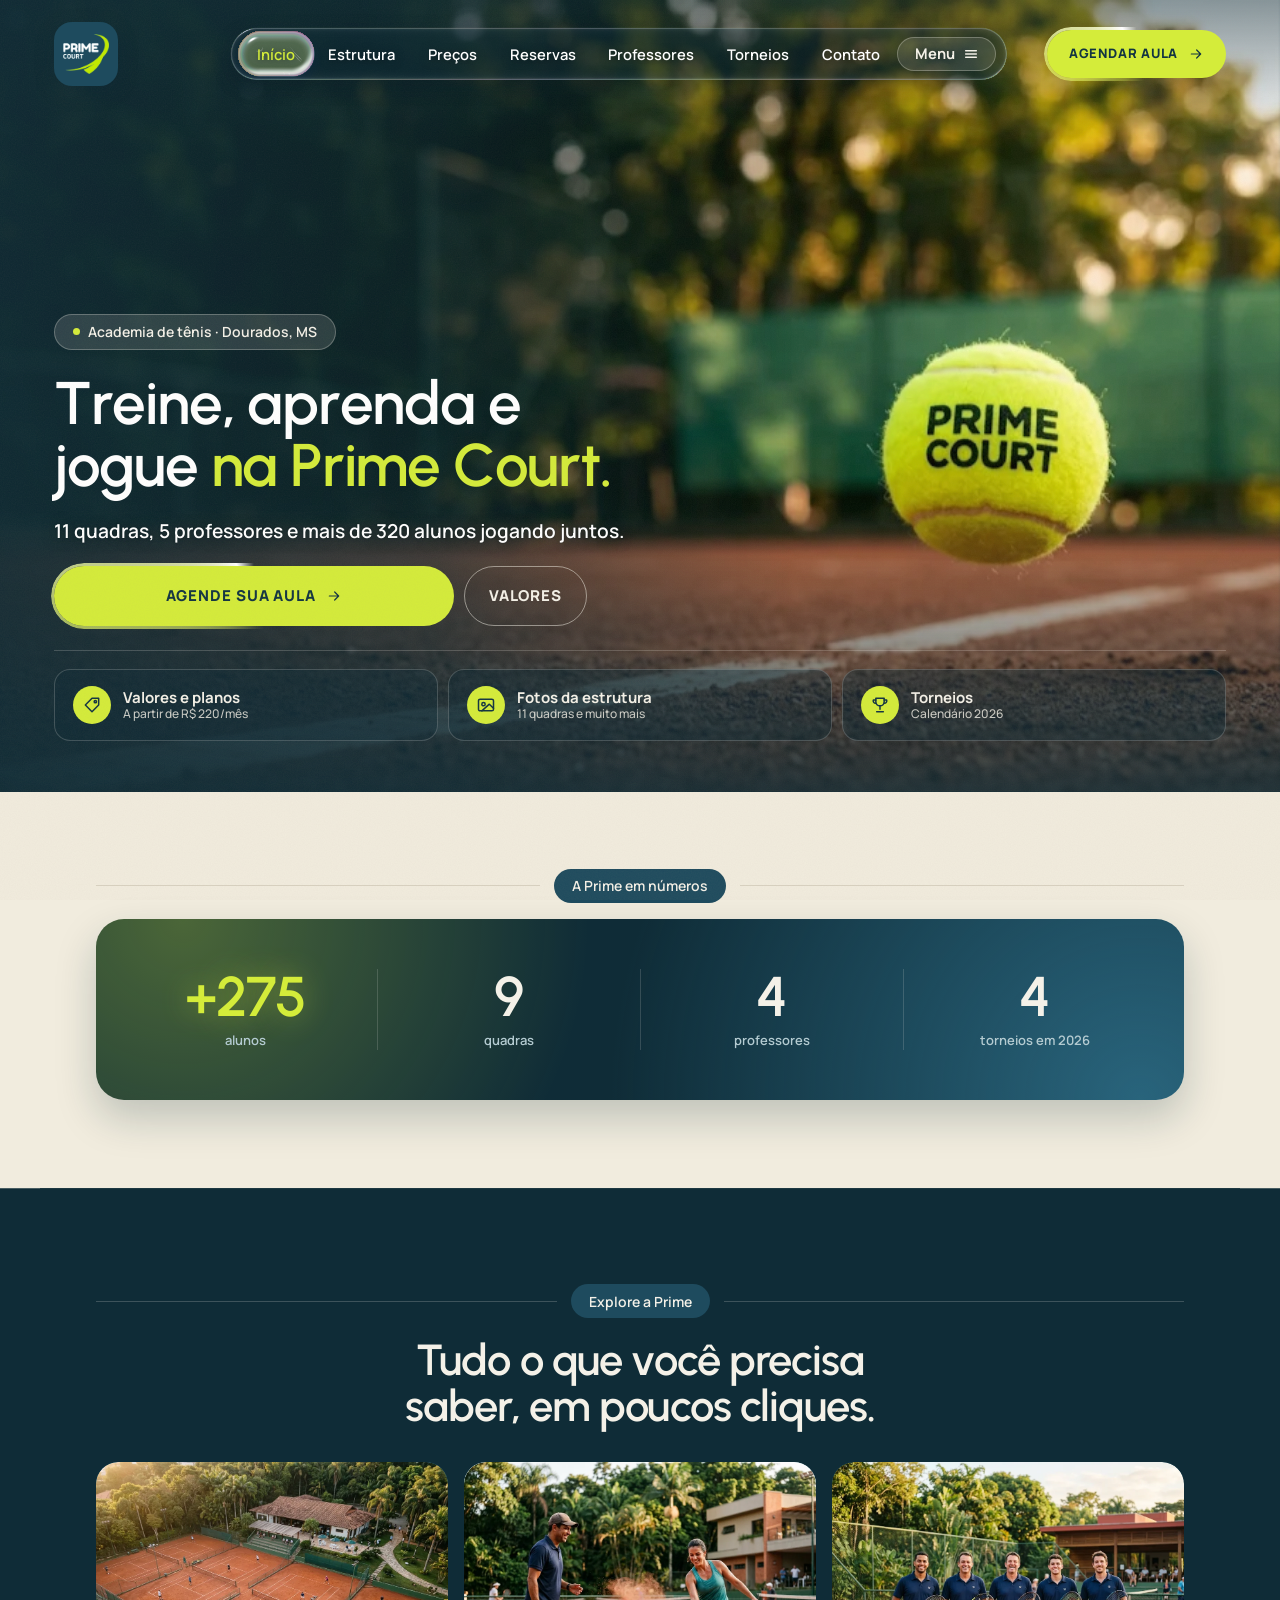
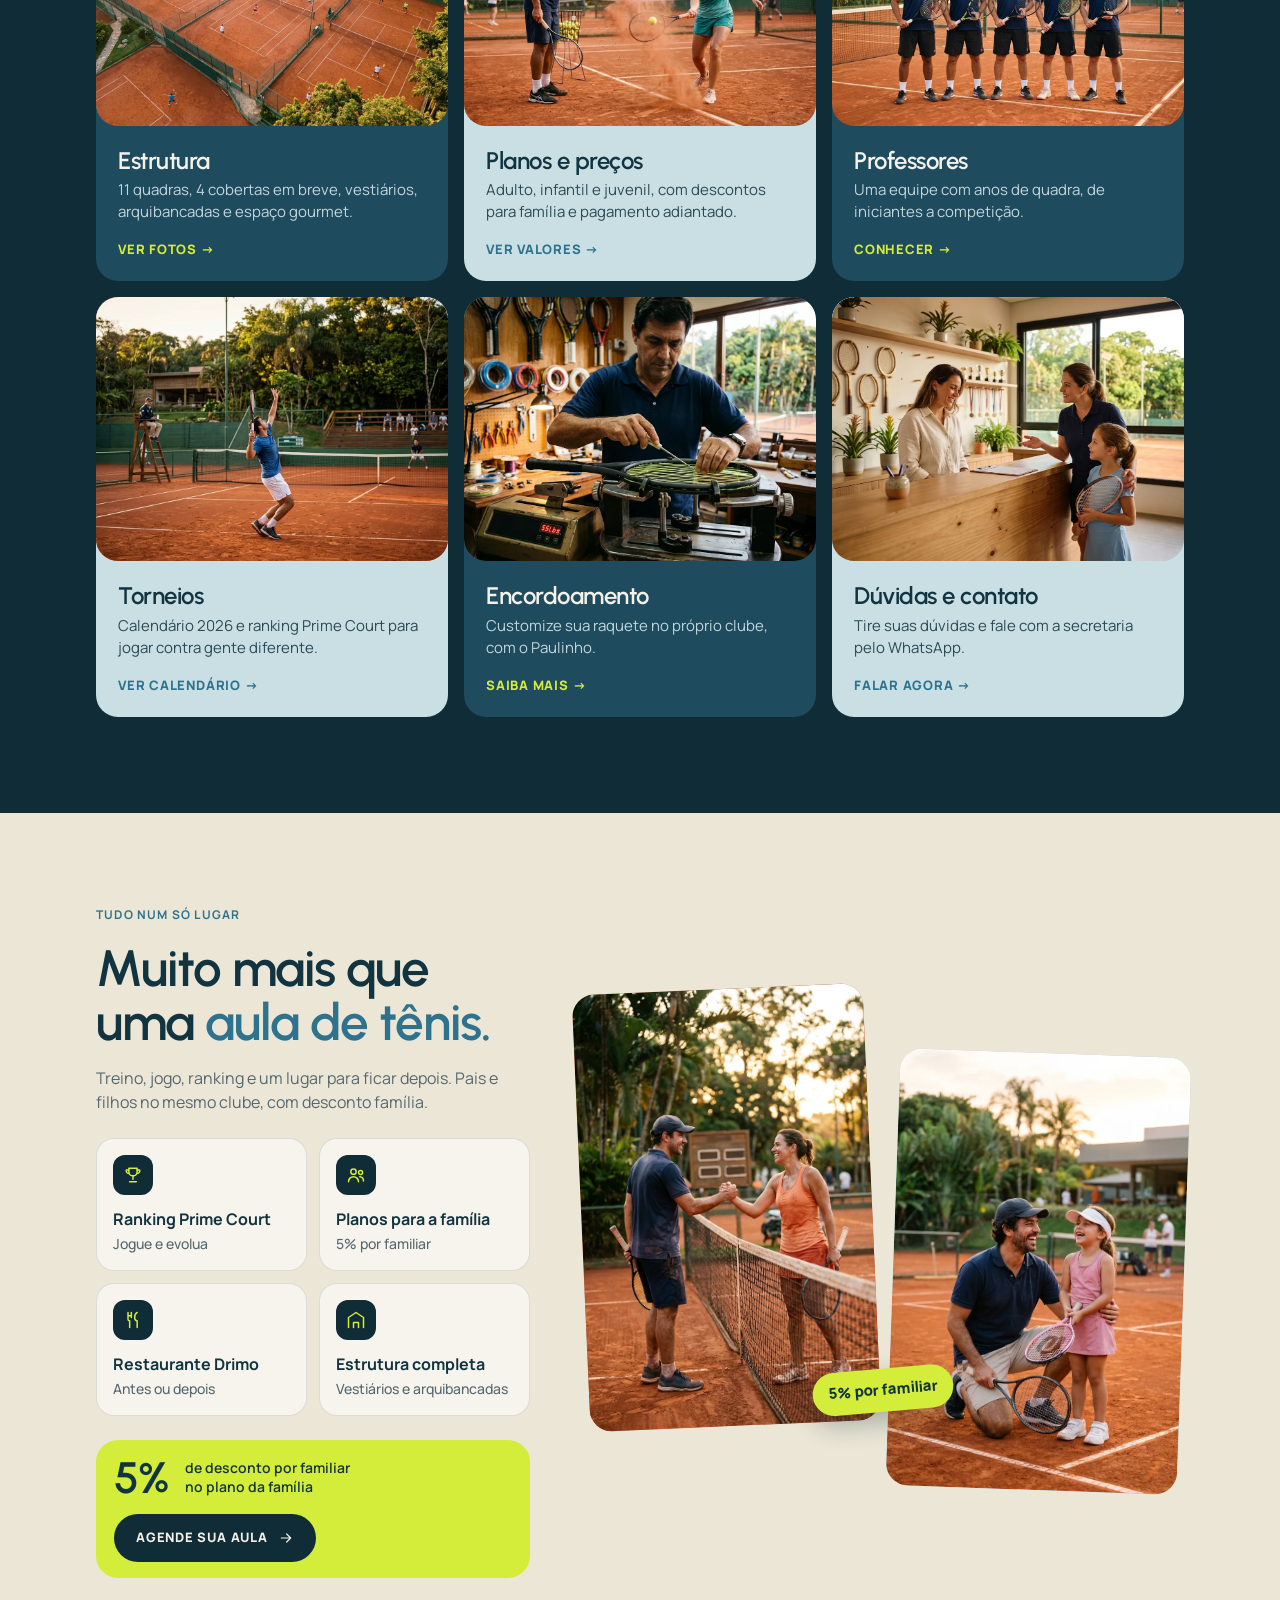
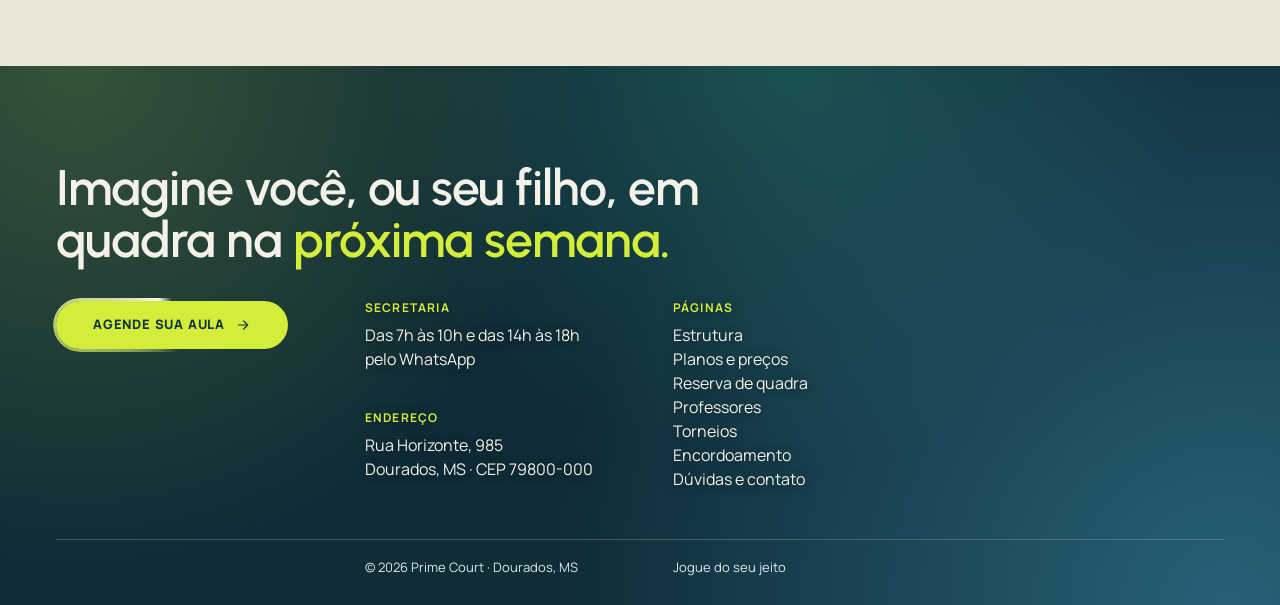
==== commit 43d4abb0: "Nova aba Reserva de quadra com video passo a passo; menu do topo com efeito de gota d'agua - reserva" ====
--- a/index.html
+++ b/index.html
@@ -15,11 +15,11 @@
 <body class="fx-1 fx-2 fx-3 mv-3">
 <header class="hd"><div class="in">
   <a class="logo" href="index.html"><img src="assets/logo.png" alt="Prime Court"></a>
-  <nav><a href="index.html" class=on>Início</a><a href="estrutura.html">Estrutura</a><a href="planos.html">Preços</a><a href="professores.html">Professores</a><a href="torneios.html">Torneios</a><a href="contato.html">Contato</a><button class="nav-menu" type="button" data-menu aria-label="Abrir menu completo">Menu <svg width="16" height="16" viewBox="0 0 24 24" fill="none" stroke="currentColor" stroke-width="2.2" stroke-linecap="round" aria-hidden="true"><path d="M4 7h16M4 12h16M4 17h16"/></svg></button></nav>
+  <nav><a href="index.html" class=on>Início</a><a href="estrutura.html">Estrutura</a><a href="planos.html">Preços</a><a href="reservas.html">Reservas</a><a href="professores.html">Professores</a><a href="torneios.html">Torneios</a><a href="contato.html">Contato</a><button class="nav-menu" type="button" data-menu aria-label="Abrir menu completo">Menu <svg width="16" height="16" viewBox="0 0 24 24" fill="none" stroke="currentColor" stroke-width="2.2" stroke-linecap="round" aria-hidden="true"><path d="M4 7h16M4 12h16M4 17h16"/></svg></button></nav>
   <a class="btn sm" data-wa href="#">Agendar aula <svg width="16" height="16" viewBox="0 0 24 24" fill="none" stroke="currentColor" stroke-width="1.8" stroke-linecap="round" stroke-linejoin="round"><path d="M5 12h14M13 6l6 6-6 6"/></svg></a>
   <button class="menu-btn" data-menu aria-label="Abrir menu"><span></span><span></span></button>
 </div></header>
-<div class="ov" id="ov"><nav><a href="index.html">Início</a><a href="estrutura.html">Estrutura</a><a href="planos.html">Planos e preços</a><a href="professores.html">Professores</a><a href="torneios.html">Torneios</a><a href="encordoamento.html">Encordoamento</a><a href="contato.html">Dúvidas e contato</a></nav>
+<div class="ov" id="ov"><nav><a href="index.html">Início</a><a href="estrutura.html">Estrutura</a><a href="planos.html">Planos e preços</a><a href="reservas.html">Reserva de quadra</a><a href="professores.html">Professores</a><a href="torneios.html">Torneios</a><a href="encordoamento.html">Encordoamento</a><a href="contato.html">Dúvidas e contato</a></nav>
   <div class="info">
     <div><b>Secretaria</b>Das 7h às 10h e das 14h às 18h</div>
     <div><b>Endereço</b>Rua Horizonte, 985 · Dourados, MS · CEP 79800-000</div>
@@ -78,7 +78,7 @@
       <div class="cols">
         <div><b>Secretaria</b>Das 7h às 10h e das 14h às 18h<br>pelo WhatsApp</div>
         <div><b>Endereço</b>Rua Horizonte, 985<br>Dourados, MS · CEP 79800-000</div>
-        <div><b>Páginas</b><a href="estrutura.html">Estrutura</a><br><a href="planos.html">Planos e preços</a><br><a href="professores.html">Professores</a><br><a href="torneios.html">Torneios</a><br><a href="encordoamento.html">Encordoamento</a><br><a href="contato.html">Dúvidas e contato</a></div>
+        <div><b>Páginas</b><a href="estrutura.html">Estrutura</a><br><a href="planos.html">Planos e preços</a><br><a href="reservas.html">Reserva de quadra</a><br><a href="professores.html">Professores</a><br><a href="torneios.html">Torneios</a><br><a href="encordoamento.html">Encordoamento</a><br><a href="contato.html">Dúvidas e contato</a></div>
       </div>
     </div>
     <div class="copy"><span>© 2026 Prime Court · Dourados, MS</span><span>Jogue do seu jeito</span></div>
@@ -89,6 +89,7 @@
 <script src="js/main.js"></script>
 <script src="js/anuncio.js"></script>
 <script src="js/vida.js"></script>
+<script src="js/agua.js"></script>
 
 </body>
 </html>
--- a/css/style.css
+++ b/css/style.css
@@ -761,13 +761,13 @@
 body.fx-3 .ph-hero{background-image:radial-gradient(circle at 6% 0%,rgba(212,236,58,.2),transparent 38%),radial-gradient(circle at 96% 100%,rgba(47,114,141,.75),transparent 50%),radial-gradient(circle at 62% 0%,rgba(46,138,120,.4),transparent 42%);background-repeat:no-repeat;background-size:auto;background-position:0 0}
 
 /* ===== FUNDO: papel (textura sutil sobre bege liso) ===== */
-body.fx-2::after{opacity:1;mix-blend-mode:multiply}
+body.fx-2::after{opacity:.4}
 body.fx-3{background-color:#f1ecde}
 
 /* ===== TORNEIOS: calendário em vidro (um cartão por mês) ===== */
 .cal{display:grid;grid-template-columns:repeat(auto-fit,minmax(min(100%,380px),1fr));gap:20px;align-items:start;padding:clamp(16px,3vw,32px);border-radius:34px;position:relative;overflow:hidden;isolation:isolate;
   background:radial-gradient(circle at 8% 4%,rgba(212,236,58,.55),transparent 34%),radial-gradient(circle at 92% 96%,rgba(47,114,141,.95),transparent 50%),radial-gradient(circle at 70% 10%,rgba(46,138,120,.55),transparent 40%),linear-gradient(160deg,#0f2c37,#1e4b5e)}
-.mes{background:linear-gradient(160deg,rgba(255,255,255,.2),rgba(255,255,255,.07));border:1px solid rgba(255,255,255,.3);border-radius:28px;color:#fff;-webkit-backdrop-filter:blur(22px) saturate(1.3);backdrop-filter:blur(22px) saturate(1.3);box-shadow:0 20px 50px rgba(5,22,30,.35),inset 0 1px 0 rgba(255,255,255,.35);padding:22px 20px 16px}
+.mes{background:linear-gradient(160deg,rgba(255,255,255,.2),rgba(255,255,255,.07));border:1px solid rgba(255,255,255,.3);border-radius:28px;color:#fff;box-shadow:0 20px 50px rgba(5,22,30,.35),inset 0 1px 0 rgba(255,255,255,.35);padding:22px 20px 16px}
 .mes header{display:flex;align-items:baseline;gap:12px;padding:4px 6px 14px}
 .mes header h2{font-size:clamp(38px,5vw,56px);font-weight:600;line-height:1;text-transform:capitalize;color:#fff;letter-spacing:-.02em}
 .mes header span{font-family:var(--disp);font-size:clamp(22px,3vw,30px);font-weight:500;color:#fff;margin-left:0}
@@ -821,7 +821,7 @@
 /* Torneios: card do próximo torneio com o mesmo vidro/degradê dos calendários */
 body.pg-torneios .news-sec::before{display:none}
 body.pg-torneios .news-sec{padding-block:clamp(16px,3vw,32px)!important}
-body.pg-torneios .news{background:linear-gradient(160deg,rgba(255,255,255,.2),rgba(255,255,255,.07));border:1px solid rgba(255,255,255,.3);-webkit-backdrop-filter:blur(22px) saturate(1.3);backdrop-filter:blur(22px) saturate(1.3);box-shadow:0 20px 50px rgba(5,22,30,.35),inset 0 1px 0 rgba(255,255,255,.35)}
+body.pg-torneios .news{background:linear-gradient(160deg,rgba(255,255,255,.2),rgba(255,255,255,.07));border:1px solid rgba(255,255,255,.3);box-shadow:0 20px 50px rgba(5,22,30,.35),inset 0 1px 0 rgba(255,255,255,.35)}
 body.pg-torneios .news::before,body.pg-torneios .news::after{display:none}
 body.pg-torneios .news-body{background:none;border:0;box-shadow:none;-webkit-backdrop-filter:none;backdrop-filter:none;padding:0}
 body.pg-torneios .news-facts li{background:rgba(255,255,255,.1);border-color:rgba(255,255,255,.16)}
@@ -873,7 +873,7 @@
 body.pg-torneios .bul{color:var(--cream)}
 body.pg-torneios .tags span{background:rgba(255,255,255,.08);color:var(--cream)}
 body.pg-torneios .tdet-main .photo{box-shadow:0 20px 50px rgba(5,22,30,.35)}
-body.pg-torneios .tdet .info-box{background:linear-gradient(160deg,rgba(255,255,255,.2),rgba(255,255,255,.07));border:1px solid rgba(255,255,255,.3);border-top:4px solid var(--c);-webkit-backdrop-filter:blur(22px) saturate(1.3);backdrop-filter:blur(22px) saturate(1.3);box-shadow:0 20px 50px rgba(5,22,30,.35),inset 0 1px 0 rgba(255,255,255,.35)}
+body.pg-torneios .tdet .info-box{background:linear-gradient(160deg,rgba(255,255,255,.2),rgba(255,255,255,.07));border:1px solid rgba(255,255,255,.3);border-top:4px solid var(--c);box-shadow:0 20px 50px rgba(5,22,30,.35),inset 0 1px 0 rgba(255,255,255,.35)}
 body.pg-torneios .duvida label{color:var(--cream)}
 
 /* Menu (desktop): último item da barra, abre o menu completo igual ao do celular */
@@ -928,13 +928,13 @@
 .btn.beam::before,.hd .btn::before,.hero .cta .btn.big::before,.ft .row>.btn::before{content:"";position:absolute;inset:-3px;padding:3px;border-radius:inherit;pointer-events:none;z-index:-1;
   background:conic-gradient(from var(--beam-ang),transparent 0%,transparent 45%,rgba(226,244,106,.7) 72%,#fff 92%,rgba(255,255,255,0) 100%);
   -webkit-mask:linear-gradient(#000 0 0) content-box,linear-gradient(#000 0 0);-webkit-mask-composite:xor;mask:linear-gradient(#000 0 0) content-box exclude,linear-gradient(#000 0 0);
-  filter:drop-shadow(0 0 8px rgba(226,244,106,.9));animation:beam-spin 2.6s linear infinite}
+  animation:beam-spin 2.6s linear infinite}
 .hd .btn::before{animation-duration:3.6s}
 .btn.beam:hover,.hd .btn:hover,.hero .cta .btn.big:hover,.ft .row>.btn:hover{background:radial-gradient(circle at 50% 0,rgba(255,255,255,.55),transparent 70%),var(--lime2)}
 @media(prefers-reduced-motion:reduce){.btn.beam::before,.hd .btn::before,.hero .cta .btn.big::before,.ft .row>.btn::before{animation:none;--beam-ang:210deg}}
 
 /* feixe no painel claro do menu: azul, para aparecer sobre o bege */
-.sm-info .btn.beam::before{background:conic-gradient(from var(--beam-ang),transparent 0%,transparent 45%,rgba(47,114,141,.55) 72%,var(--blue) 92%,rgba(47,114,141,0) 100%);filter:drop-shadow(0 0 6px rgba(47,114,141,.55))}
+.sm-info .btn.beam::before{background:conic-gradient(from var(--beam-ang),transparent 0%,transparent 45%,rgba(47,114,141,.55) 72%,var(--blue) 92%,rgba(47,114,141,0) 100%);}
 .sm-info .btn.beam:hover{background:radial-gradient(circle at 50% 0,rgba(255,255,255,.55),transparent 70%),var(--lime2)}
 
 /* ===== ESTRUTURA: resumo em 3 cartões iguais + galeria em grade uniforme ===== */
@@ -1016,3 +1016,115 @@
 @media(prefers-reduced-motion:reduce){.res-card{transition:none}}
 .res-card.c1 .rc-viz{flex-wrap:nowrap;gap:6px}
 .res-card.c1 .mc{flex:1 1 0;min-width:10px;max-width:24px;width:auto;height:36px}
+
+/* ===== BOTÕES SECUNDÁRIOS: faixa inclinada que preenche ao passar o mouse (contorno → lima) ===== */
+.btn.ghost,.voltar,.btn.sweep{position:relative;overflow:hidden;isolation:isolate;transition:color .45s var(--ease-out),transform .45s var(--ease-out),box-shadow .45s var(--ease-out),border-color .45s var(--ease-out),background-color .2s}
+.btn.ghost::before,.voltar::before,.btn.sweep::before{content:"";position:absolute;z-index:-1;top:0;left:-40px;width:0;height:100%;background:var(--lime);transform:skewX(35deg);transition:width .5s var(--ease-out)}
+@media(hover:hover) and (pointer:fine){
+  .btn.ghost:hover,.voltar:hover,.btn.sweep:hover{color:var(--ink);border-color:var(--lime);transform:translateY(-1px) scale(1.03);box-shadow:0 10px 24px -8px rgba(212,236,58,.6)}
+  .btn.ghost:hover::before,.voltar:hover::before,.btn.sweep:hover::before{width:230%}
+  .btn.ghost:hover{background:transparent}
+  .voltar:hover{background:rgba(255,255,255,.1)}
+  .voltar:hover svg{transform:translateX(-3px)}
+  .btn.sweep:hover{background:var(--teal)}
+}
+.btn.ghost:active::before,.voltar:active::before,.btn.sweep:active::before{width:230%}
+.btn.ghost:active,.voltar:active,.btn.sweep:active{color:var(--ink)}
+.btn.sweep{border:1.5px solid transparent}
+@media(prefers-reduced-motion:reduce){.btn.ghost::before,.voltar::before,.btn.sweep::before{transition-duration:.01s}}
+
+/* ===== ENCORDOAMENTO ===== */
+.hero-btns{display:flex;gap:12px;flex-wrap:wrap;margin-top:28px}
+.res-card .rc-big{display:inline-grid;place-items:center;width:68px;height:68px;margin:8px 0 14px;border-radius:22px;background:rgba(255,255,255,.14);border:1px solid rgba(255,255,255,.24);color:var(--lime);box-shadow:0 12px 26px -12px rgba(8,24,30,.5)}
+.res-card.c3 .rc-big{background:rgba(18,52,65,.08);border-color:rgba(18,52,65,.14);color:var(--teal)}
+.rc-chips.lite span{background:rgba(255,255,255,.14);box-shadow:none;border:1px solid rgba(255,255,255,.22)}
+.res-card.c2 .rc-chips span{background:rgba(255,255,255,.16)}
+.tz{display:flex;align-items:center;gap:12px;margin-top:auto;padding-top:22px;font-size:12px;font-weight:800;letter-spacing:.06em;text-transform:uppercase}
+.tz i{position:relative;flex:1;height:8px;border-radius:99px;background:linear-gradient(90deg,var(--lime),rgba(255,255,255,.25))}
+.tz b{position:absolute;top:50%;left:62%;width:20px;height:20px;margin:-10px 0 0 -10px;border-radius:50%;background:#fff;border:3px solid var(--lime);box-shadow:0 4px 12px rgba(8,24,30,.4)}
+/* Paulinho */
+.enc-points{list-style:none;margin:22px 0 0;padding:0;display:flex;flex-direction:column;gap:10px}
+.enc-points li{display:flex;align-items:center;gap:10px;font-weight:600}
+.enc-points svg{flex:none;color:#1c7a2e;background:#e4f3d0;border-radius:50%;padding:4px;width:26px;height:26px}
+/* convite final */
+.enc-cta-sec{padding-bottom:clamp(48px,7vw,88px)}
+.enc-cta{display:flex;align-items:center;justify-content:space-between;gap:24px;flex-wrap:wrap;padding:clamp(28px,4vw,48px);border-radius:30px;color:var(--cream);background:radial-gradient(circle at 100% 0,rgba(212,236,58,.3),transparent 46%),radial-gradient(circle at 0 100%,rgba(47,114,141,.7),transparent 52%),linear-gradient(155deg,#1e4b5e,#0f2c37);box-shadow:0 30px 56px -24px rgba(18,52,65,.6)}
+.enc-cta h2{font-size:clamp(26px,3.4vw,42px);max-width:18ch}
+.enc-cta p{margin-top:8px;color:#d5e6ea}
+@media(max-width:560px){.enc-cta .btn{width:100%}}
+
+/* ===== POP-UP DO PRÓXIMO TORNEIO: foto no topo + bloco organizado (etiqueta, título, data, local, botão) ===== */
+.pop-ov .pop-box{overflow-y:auto;max-height:94svh}
+.pop-ov .pop-box .pop-in{display:flex;flex-direction:column;align-items:stretch;gap:12px;padding:18px 20px 20px}
+.pop-meta{display:flex;align-items:center;justify-content:space-between;gap:8px 10px;flex-wrap:wrap}
+.pop-ov .pop-in .kick{font-size:11px;font-weight:800;letter-spacing:.12em;color:var(--blue);white-space:nowrap}
+.pop-ov .pop-in .chip{height:26px;padding:0 11px;font-size:11px;background:rgba(18,52,65,.08);color:var(--ink)}
+.pop-ov .pop-in .chip.abertas{background:var(--lime)}
+.pop-ov .pop-in h2{font-size:clamp(22px,6.2vw,28px)!important;line-height:1.08;letter-spacing:-.02em}
+.pop-facts{display:flex;flex-direction:column;gap:10px;padding:2px 0 4px}
+.pf{display:flex;align-items:center;gap:12px;min-width:0}
+.pf-ic{flex:none;display:grid;place-items:center;width:40px;height:40px;border-radius:13px;background:var(--c);color:var(--ct);box-shadow:0 8px 16px -8px color-mix(in srgb,var(--c) 70%,#102a33)}
+.pf-tx{display:flex;flex-direction:column;min-width:0;line-height:1.2}
+.pf-tx small{font-size:10.5px;font-weight:800;letter-spacing:.1em;text-transform:uppercase;color:var(--muted)}
+.pf-tx b{font-size:16px;font-weight:700}
+.pop-ov .pop-in .btn{width:100%;height:46px;margin-top:2px;padding:0 16px;font-size:13px}
+.pop-ov .pop-in .chip.encerradas{background:#f0c9c0;color:#7a2616}
+
+/* ===== POP-UP DEITADO: cartaz à esquerda, informações à direita ===== */
+.pop-ov .pop-box{width:min(100%,620px);min-width:0;max-width:100%;max-height:94svh;overflow:hidden}
+.pop-ov .pop-dyn{display:grid;grid-template-columns:minmax(0,.86fr) minmax(0,1.14fr);align-items:stretch}
+.pop-ov .pop-dyn>.pop-img{width:100%;height:100%;min-height:100%;aspect-ratio:auto;object-fit:contain;background:#1a0d08;border-radius:0}
+.pop-ov .pop-dyn>.photo{width:100%;height:100%;min-height:0;aspect-ratio:auto;border-radius:0}
+.pop-ov .pop-box .pop-in{justify-content:center;padding:20px 22px 20px 20px;gap:12px}
+.pop-ov .pop-x{left:8px;right:auto;background:rgba(244,241,232,.92)}
+.pop-ov .pop-in h2{font-size:clamp(22px,3.2vw,30px)!important}
+@media(max-width:560px){
+  .pop-ov{padding:12px}
+  .pop-ov .pop-dyn{grid-template-columns:minmax(0,.8fr) minmax(0,1.2fr)}
+  .pop-ov .pop-box .pop-in{padding:14px 14px 14px 12px;gap:9px}
+  .pop-meta{flex-direction:column;align-items:flex-start;gap:6px}
+  .pop-ov .pop-in h2{font-size:clamp(18px,5.6vw,22px)!important}
+  .pf{gap:9px}.pf-ic{width:32px;height:32px;border-radius:11px}.pf-ic svg{width:17px;height:17px}
+  .pf-tx small{font-size:9.5px}.pf-tx b{font-size:13.5px}
+  .pop-facts{gap:8px;padding:0}
+  .pop-ov .pop-in .btn{height:40px;font-size:11.5px;letter-spacing:.04em;padding:0 10px}
+}
+
+/* ===== POP-UP: card deitado com o cartaz EM PÉ (vertical 4:5) à esquerda ===== */
+.pop-ov .pop-box{width:min(100%,640px)}
+.pop-ov .pop-dyn{grid-template-columns:280px minmax(0,1fr);align-items:stretch}
+.pop-ov .pop-dyn>.pop-img,.pop-ov .pop-dyn>.photo{width:100%;height:auto;min-height:0;aspect-ratio:4/5;object-fit:contain}
+.pop-ov .pop-dyn>.photo{height:100%}
+.pop-ov .pop-box .pop-in{justify-content:center}
+@media(max-width:560px){
+  .pop-ov .pop-box{width:min(100%,380px)}
+  .pop-ov .pop-dyn{grid-template-columns:minmax(0,49%) minmax(0,1fr)}
+  .pop-ov .pop-box .pop-in{padding:14px 14px 14px 12px;gap:8px}
+  .pop-ov .pop-facts .pf:nth-child(n+2){display:none}
+}
+
+/* ===== POP-UP: cartaz DEITADO em cima (16:9) e bloco branco DEITADO embaixo (informações em linha) ===== */
+.pop-ov .pop-box{width:min(100%,560px);max-height:94svh;overflow-y:auto}
+.pop-ov .pop-dyn{display:block}
+.pop-ov .pop-dyn>.pop-img,.pop-ov .pop-dyn>.photo{display:block;width:100%;height:auto;min-height:0;aspect-ratio:16/9;object-fit:contain;border-radius:0}
+.pop-ov .pop-dyn>.photo{height:auto}
+.pop-ov .pop-x{left:auto;right:10px;top:10px}
+.pop-ov .pop-box .pop-in{display:flex;flex-direction:column;align-items:stretch;justify-content:flex-start;gap:12px;padding:16px 20px 20px}
+.pop-meta{flex-direction:row;align-items:center;justify-content:space-between;gap:8px}
+.pop-ov .pop-in h2{font-size:clamp(22px,6vw,28px)!important;line-height:1.1}
+.pop-ov .pop-facts{display:grid;grid-template-columns:repeat(auto-fit,minmax(170px,1fr));gap:12px 16px;padding:0}
+.pop-ov .pop-facts .pf:nth-child(n+2){display:flex}
+.pf{gap:12px}.pf-ic{width:40px;height:40px;border-radius:13px}.pf-ic svg{width:20px;height:20px}
+.pf-tx small{font-size:10.5px}.pf-tx b{font-size:15px}
+.pop-ov .pop-in .btn{width:100%;height:46px;font-size:13px;letter-spacing:.06em;padding:0 16px}
+@media(max-width:560px){
+  .pop-ov .pop-box{width:min(100%,400px)}
+  .pop-ov .pop-box .pop-in{padding:14px 16px 16px;gap:10px}
+  .pop-ov .pop-facts{grid-template-columns:1fr 1fr;gap:10px}
+  .pf{gap:9px}.pf-ic{width:34px;height:34px;border-radius:11px}.pf-ic svg{width:18px;height:18px}
+  .pf-tx small{font-size:9.5px}.pf-tx b{font-size:13px}
+  .pop-ov .pop-in .btn{height:42px;font-size:12px}
+}
+/* cartaz do pop-up um pouco mais baixo (2:1) */
+.pop-ov .pop-dyn>.pop-img,.pop-ov .pop-dyn>.photo{aspect-ratio:2/1}
+.pop-ov.out{pointer-events:none}
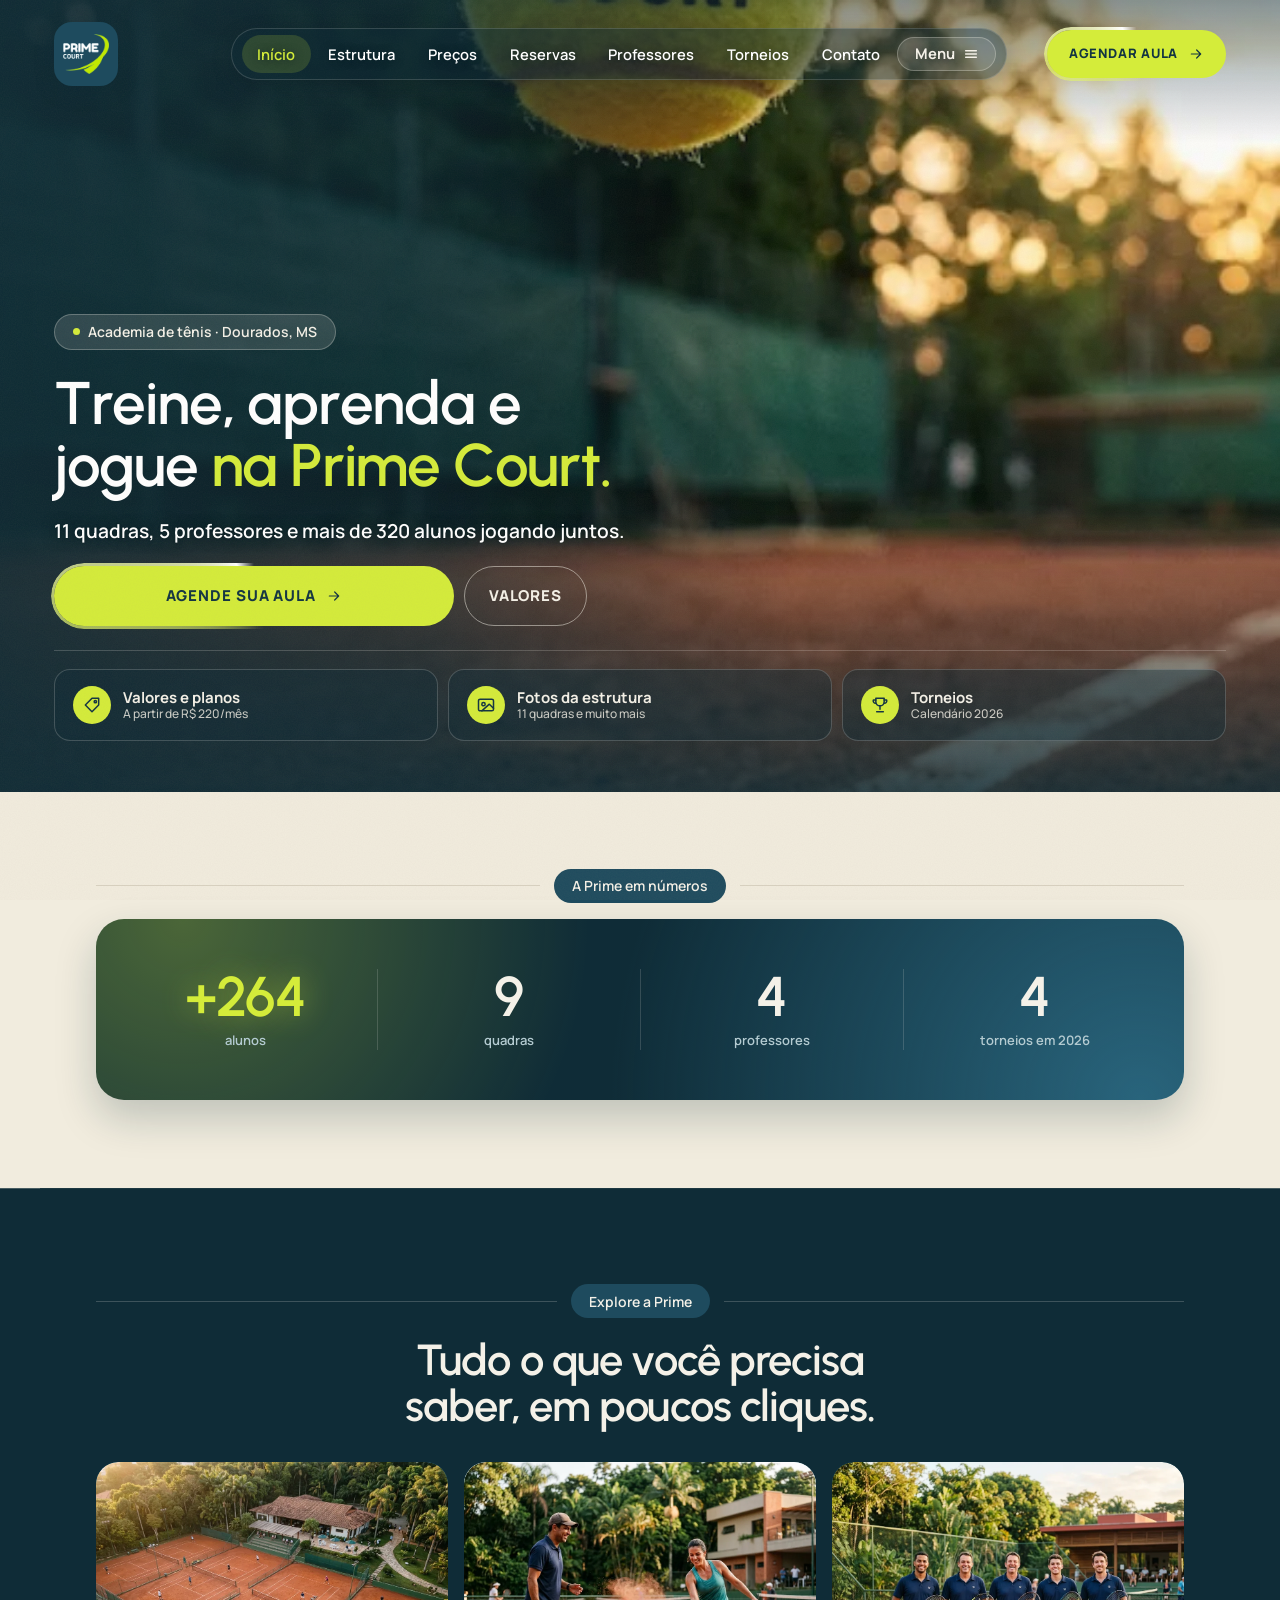
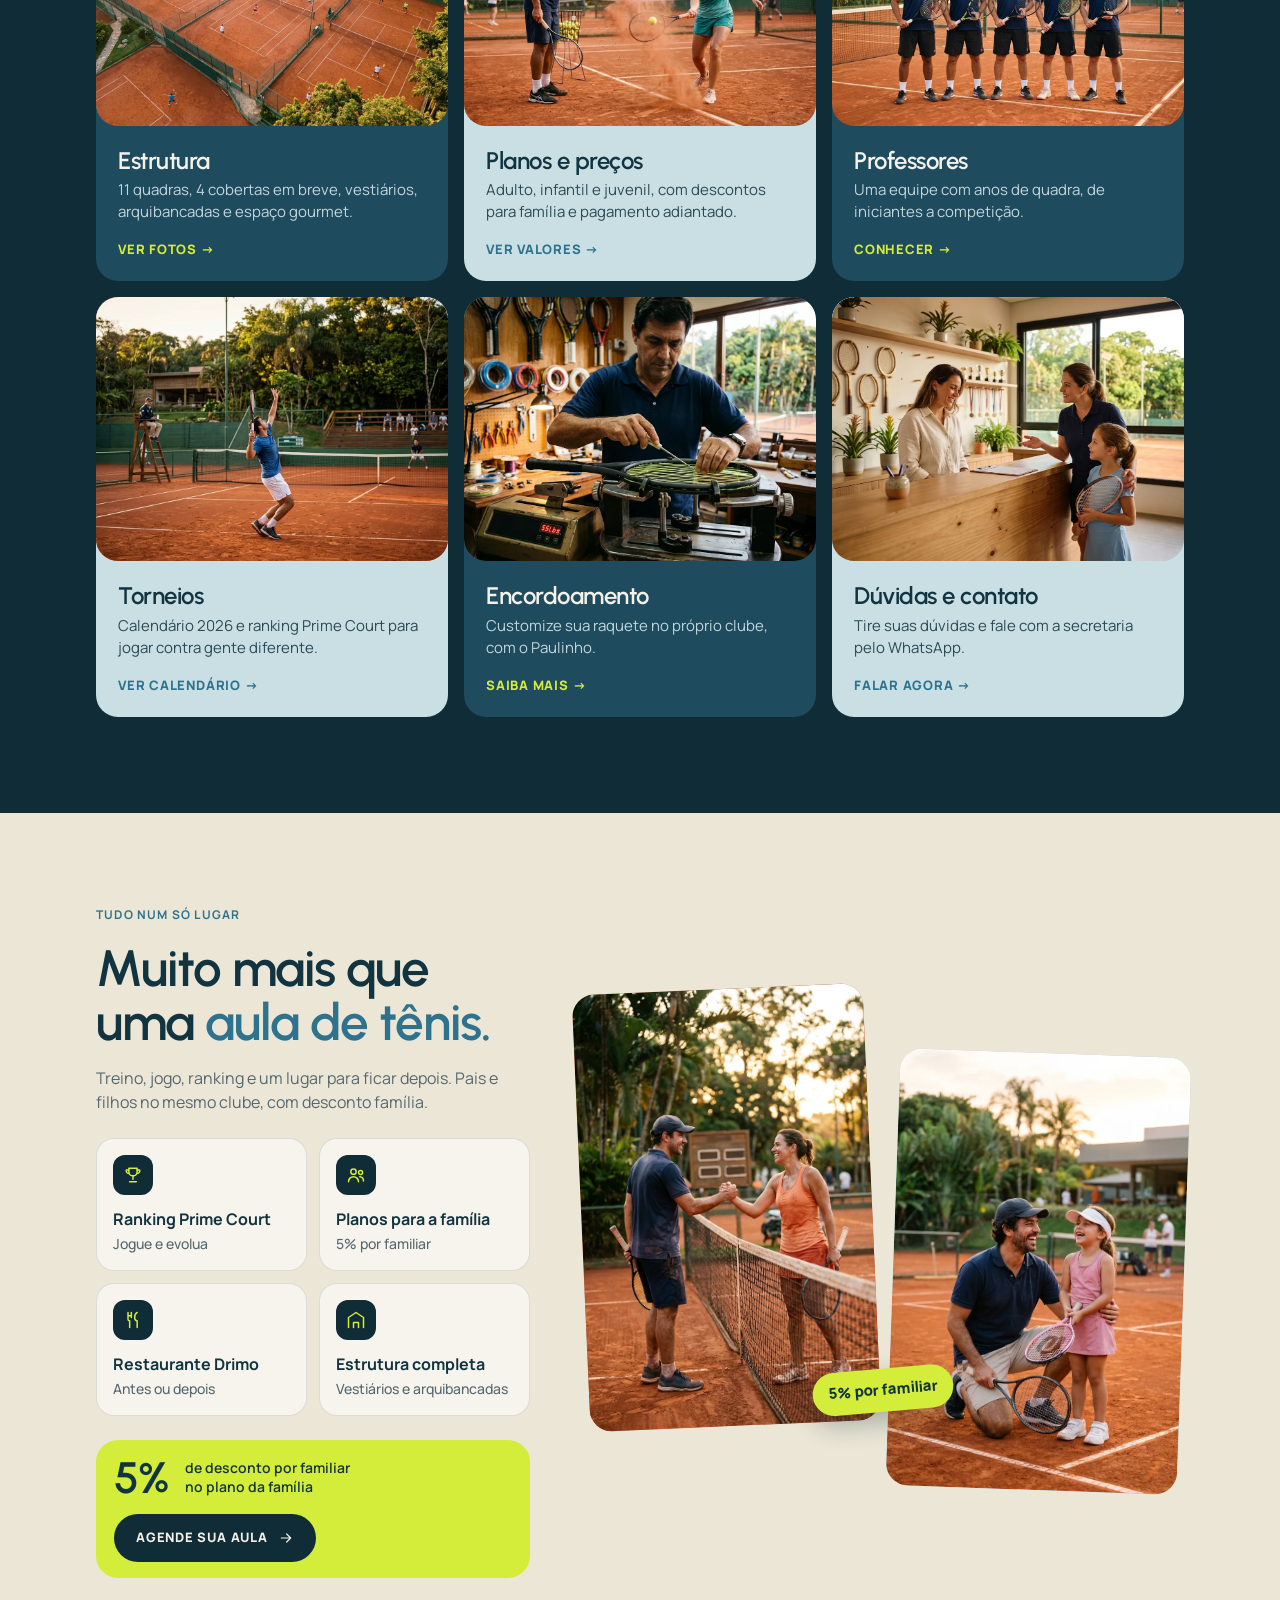
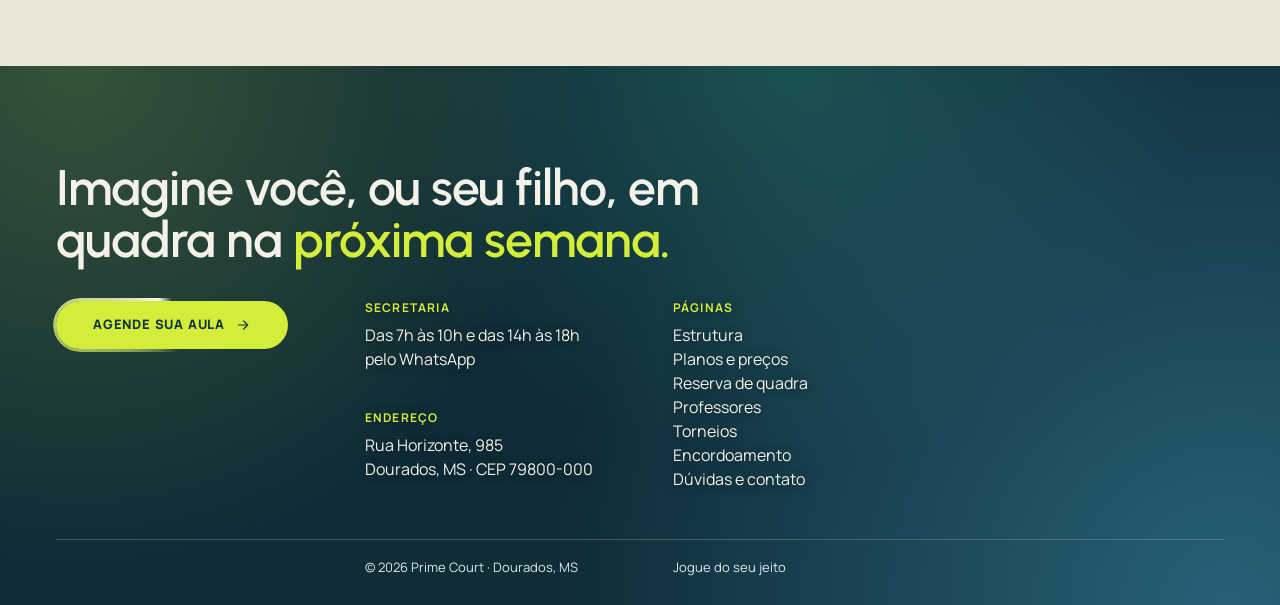
==== commit 9f7bbbab: "Remove o efeito de gota d'agua do menu Co-Authored-By: Claude Sonnet 5.5 <noreply@anthropic.com>" ====
--- a/index.html
+++ b/index.html
@@ -89,7 +89,6 @@
 <script src="js/main.js"></script>
 <script src="js/anuncio.js"></script>
 <script src="js/vida.js"></script>
-<script src="js/agua.js"></script>
 
 </body>
 </html>
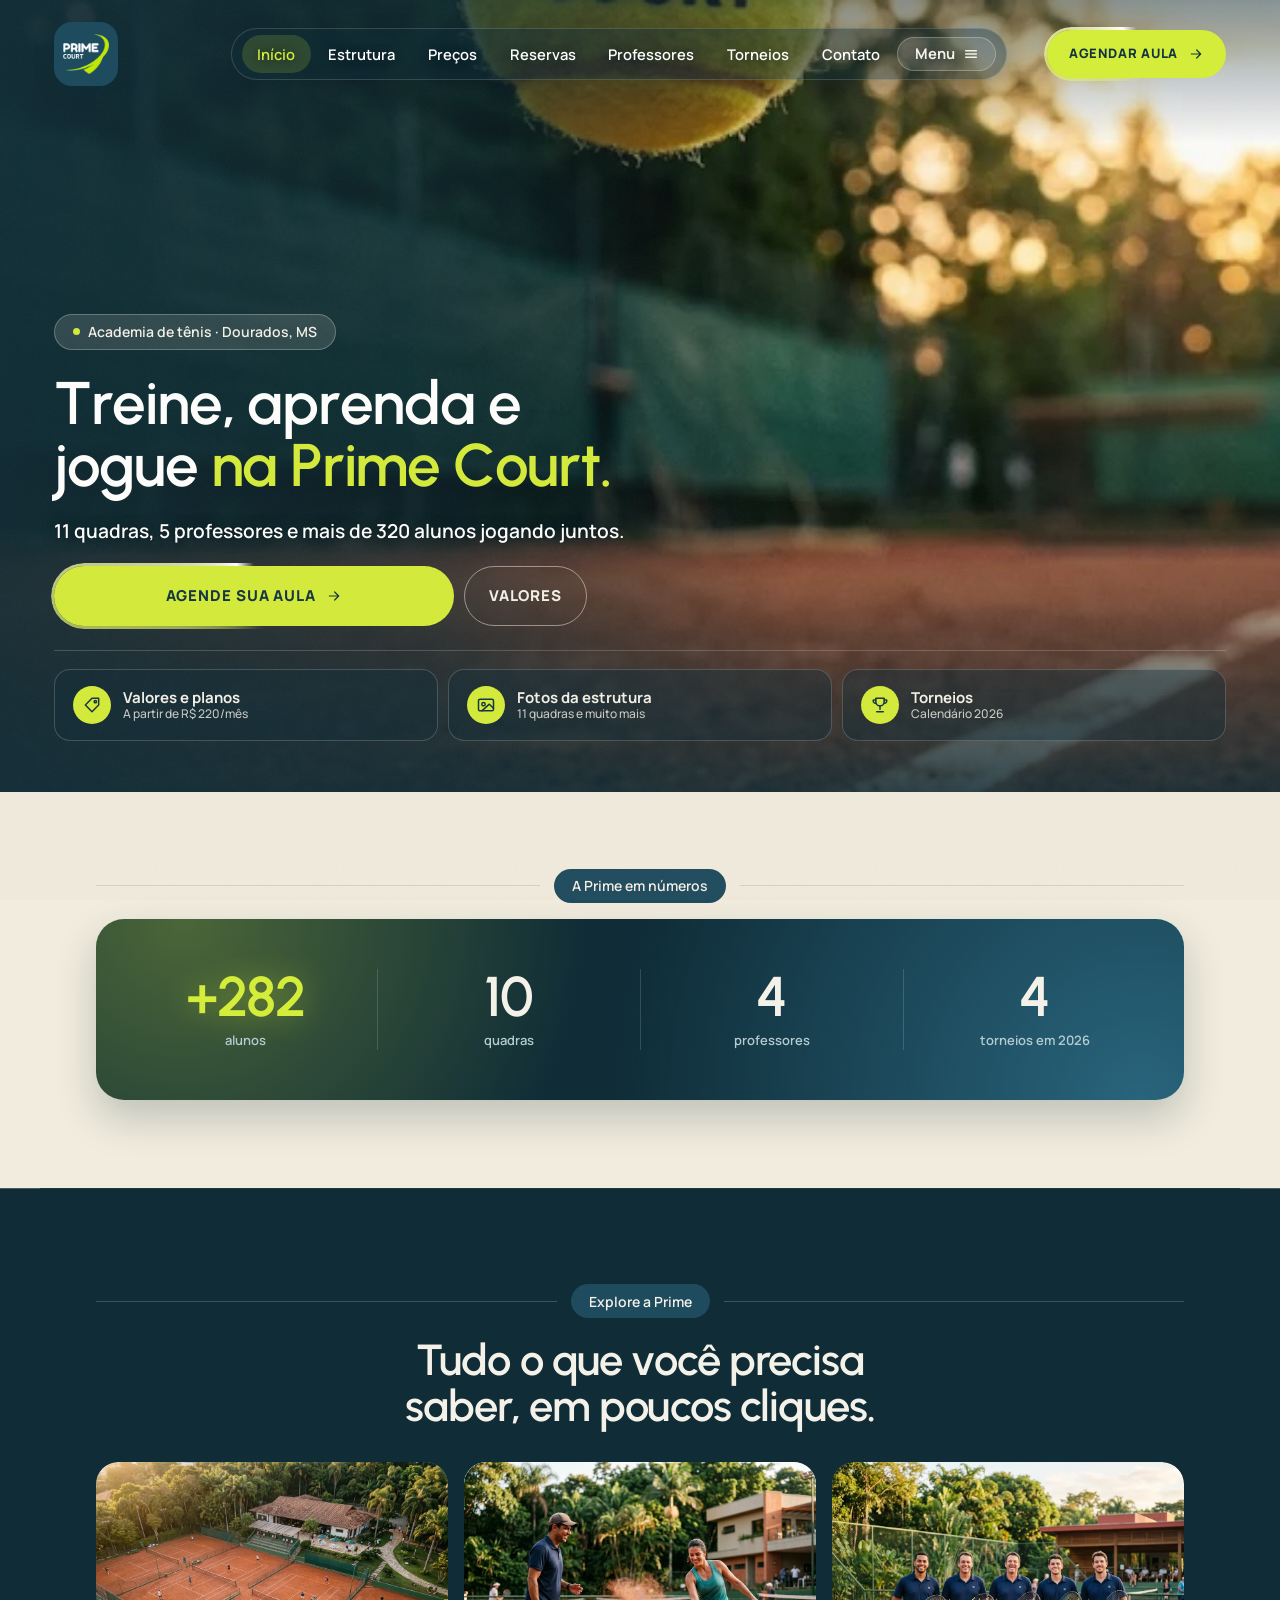
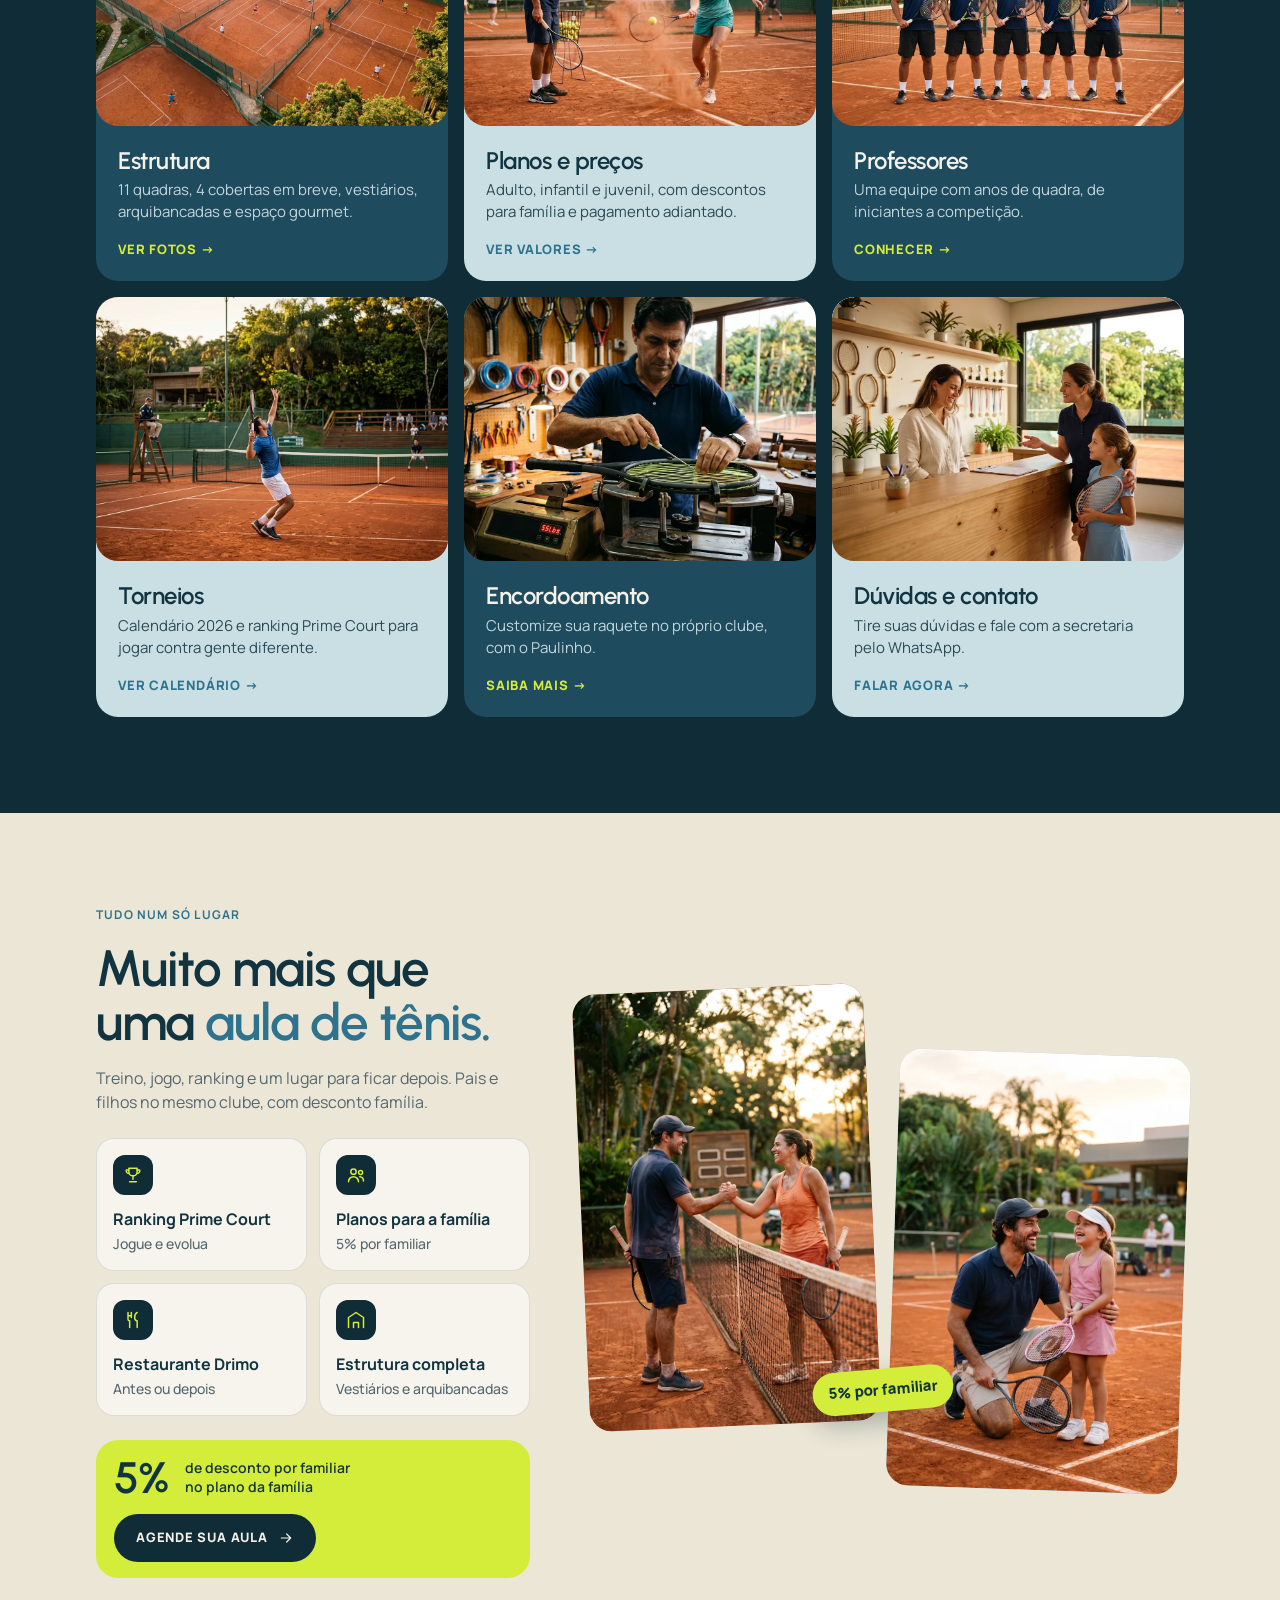
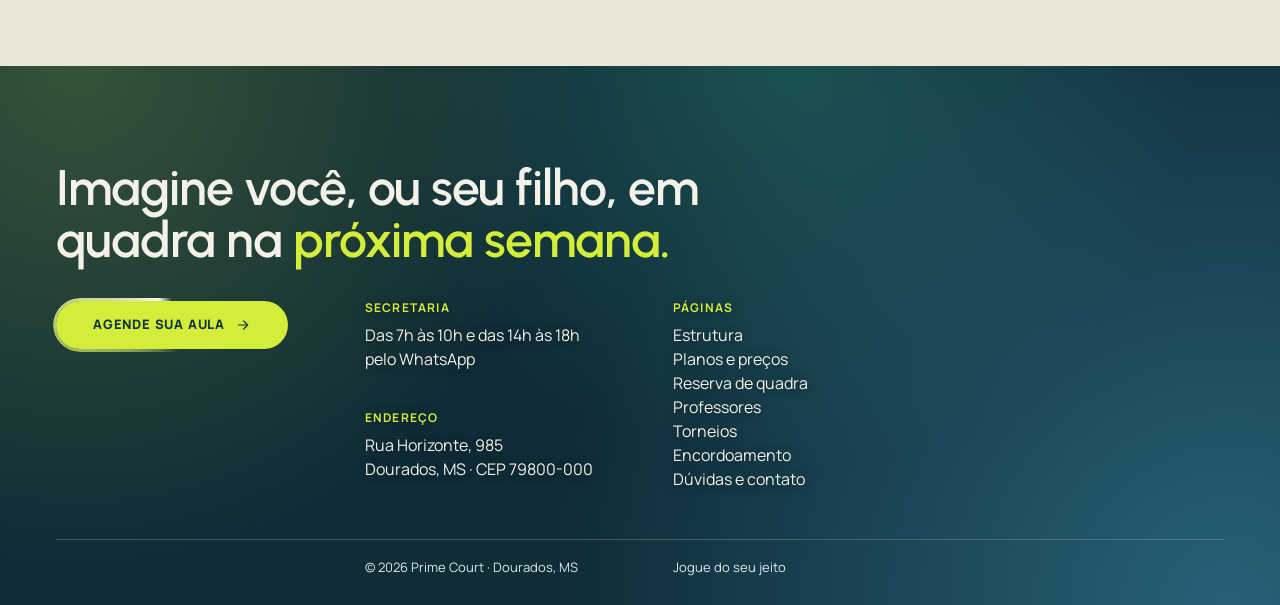
==== commit a448668d: "Agendar aula: formulario curto antes do WhatsApp (nome, quem vai ter aula, idade, experiencia, plano" ====
--- a/index.html
+++ b/index.html
@@ -87,6 +87,7 @@
 <script src="js/torneios-data.js"></script>
 <script src="js/torneios-lib.js"></script>
 <script src="js/main.js"></script>
+<script src="js/agendar.js"></script>
 <script src="js/anuncio.js"></script>
 <script src="js/vida.js"></script>
 
